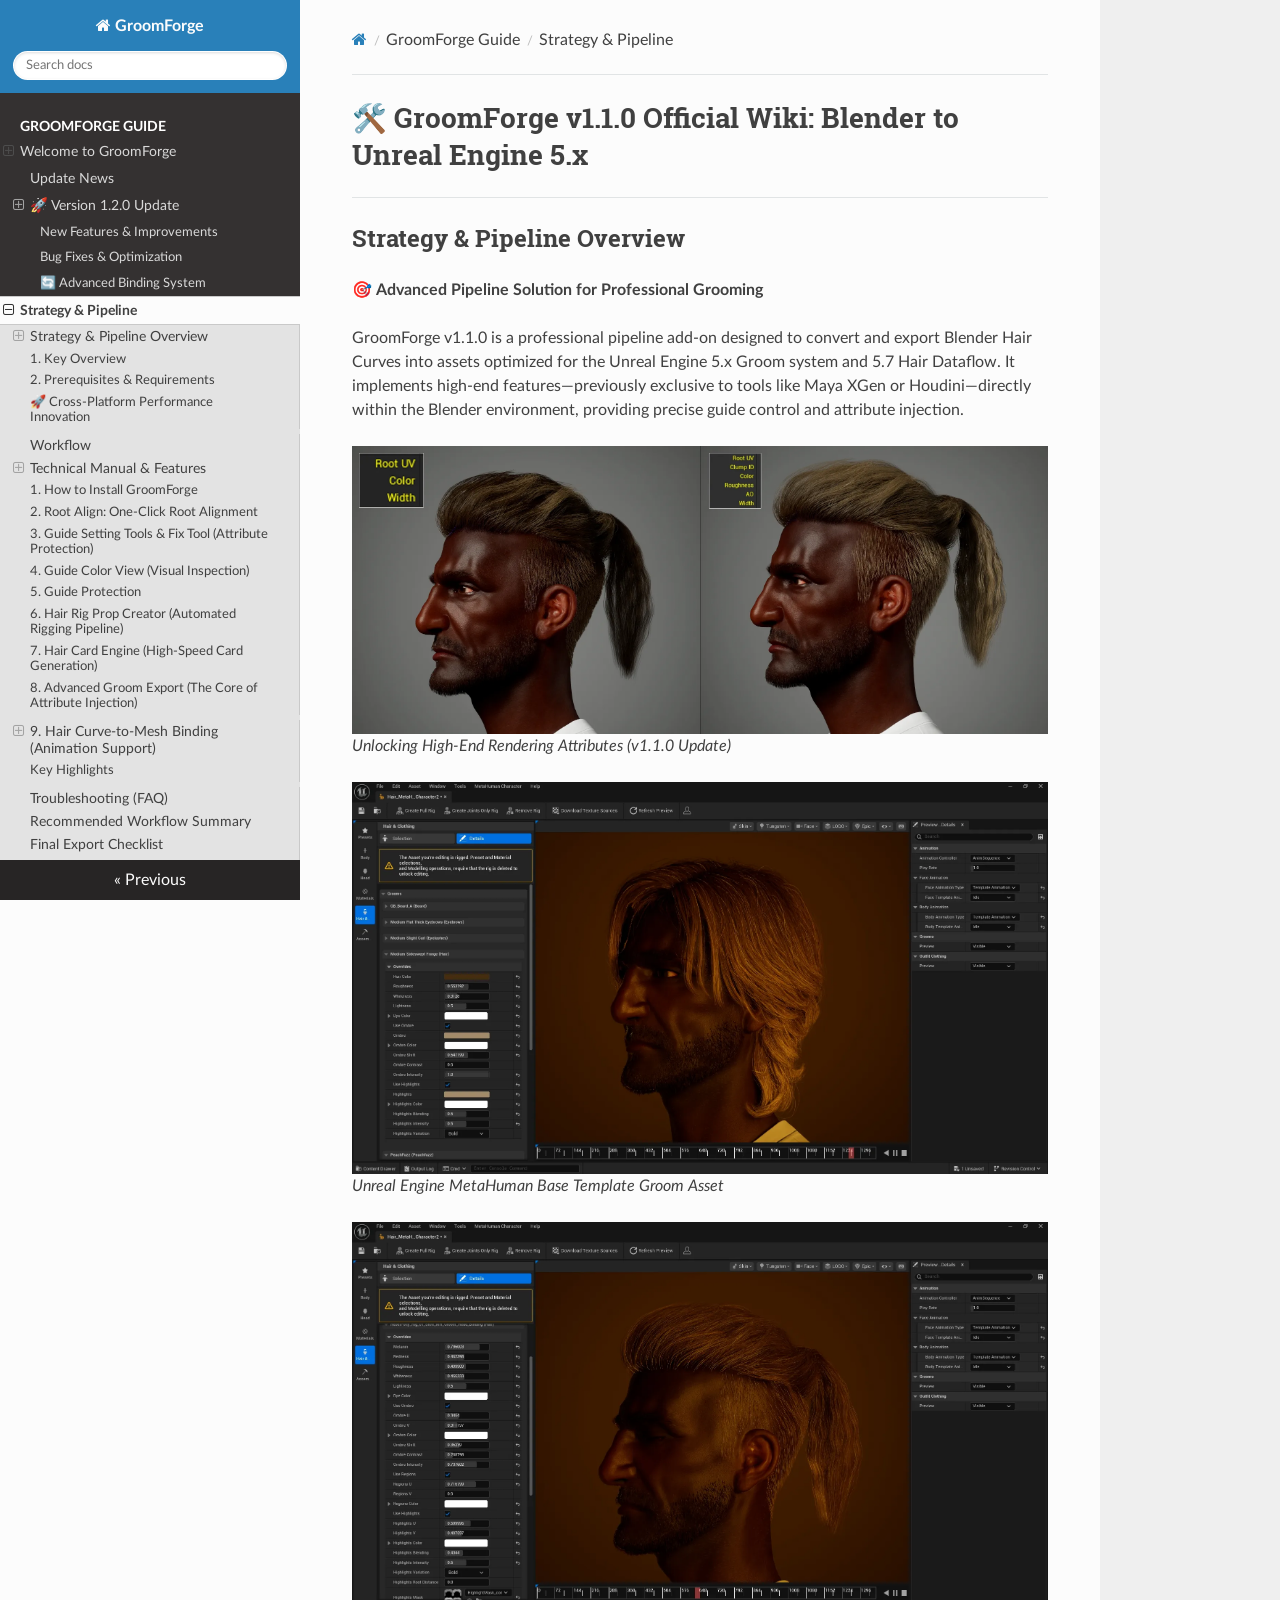
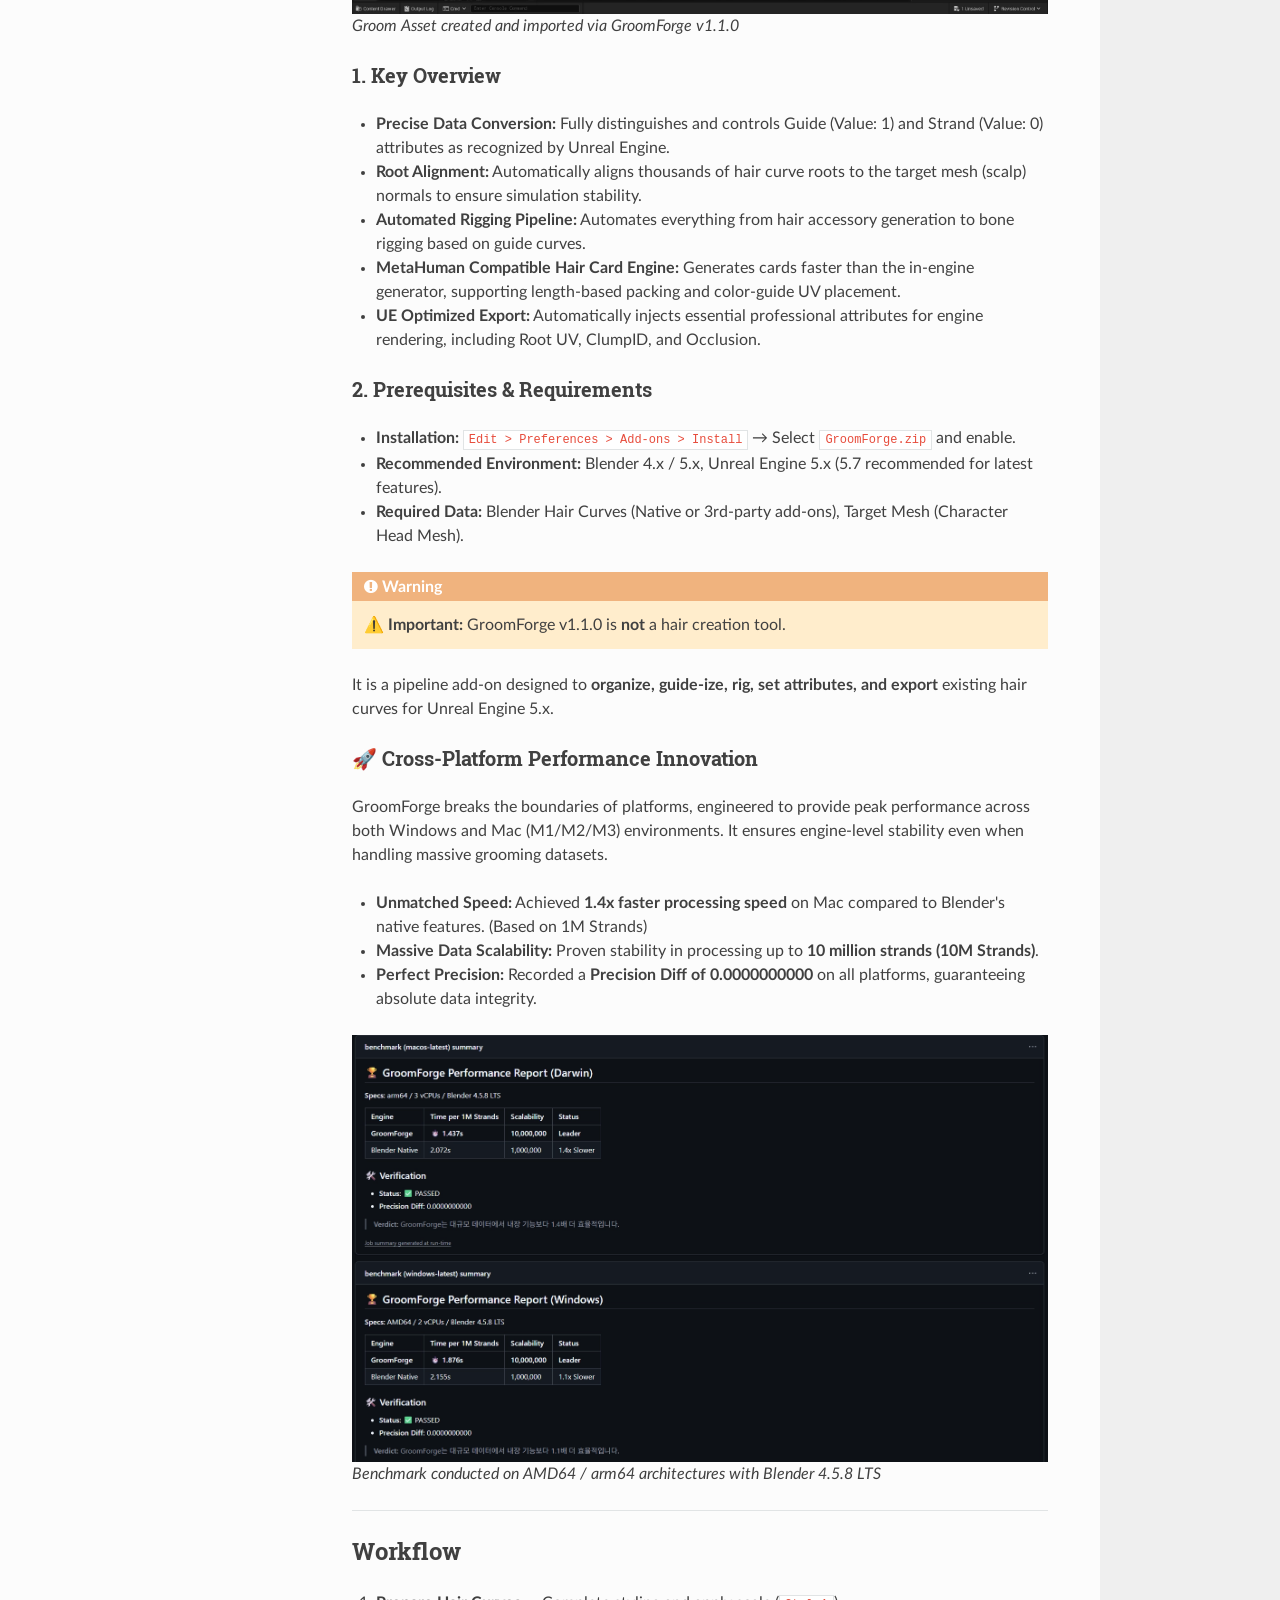
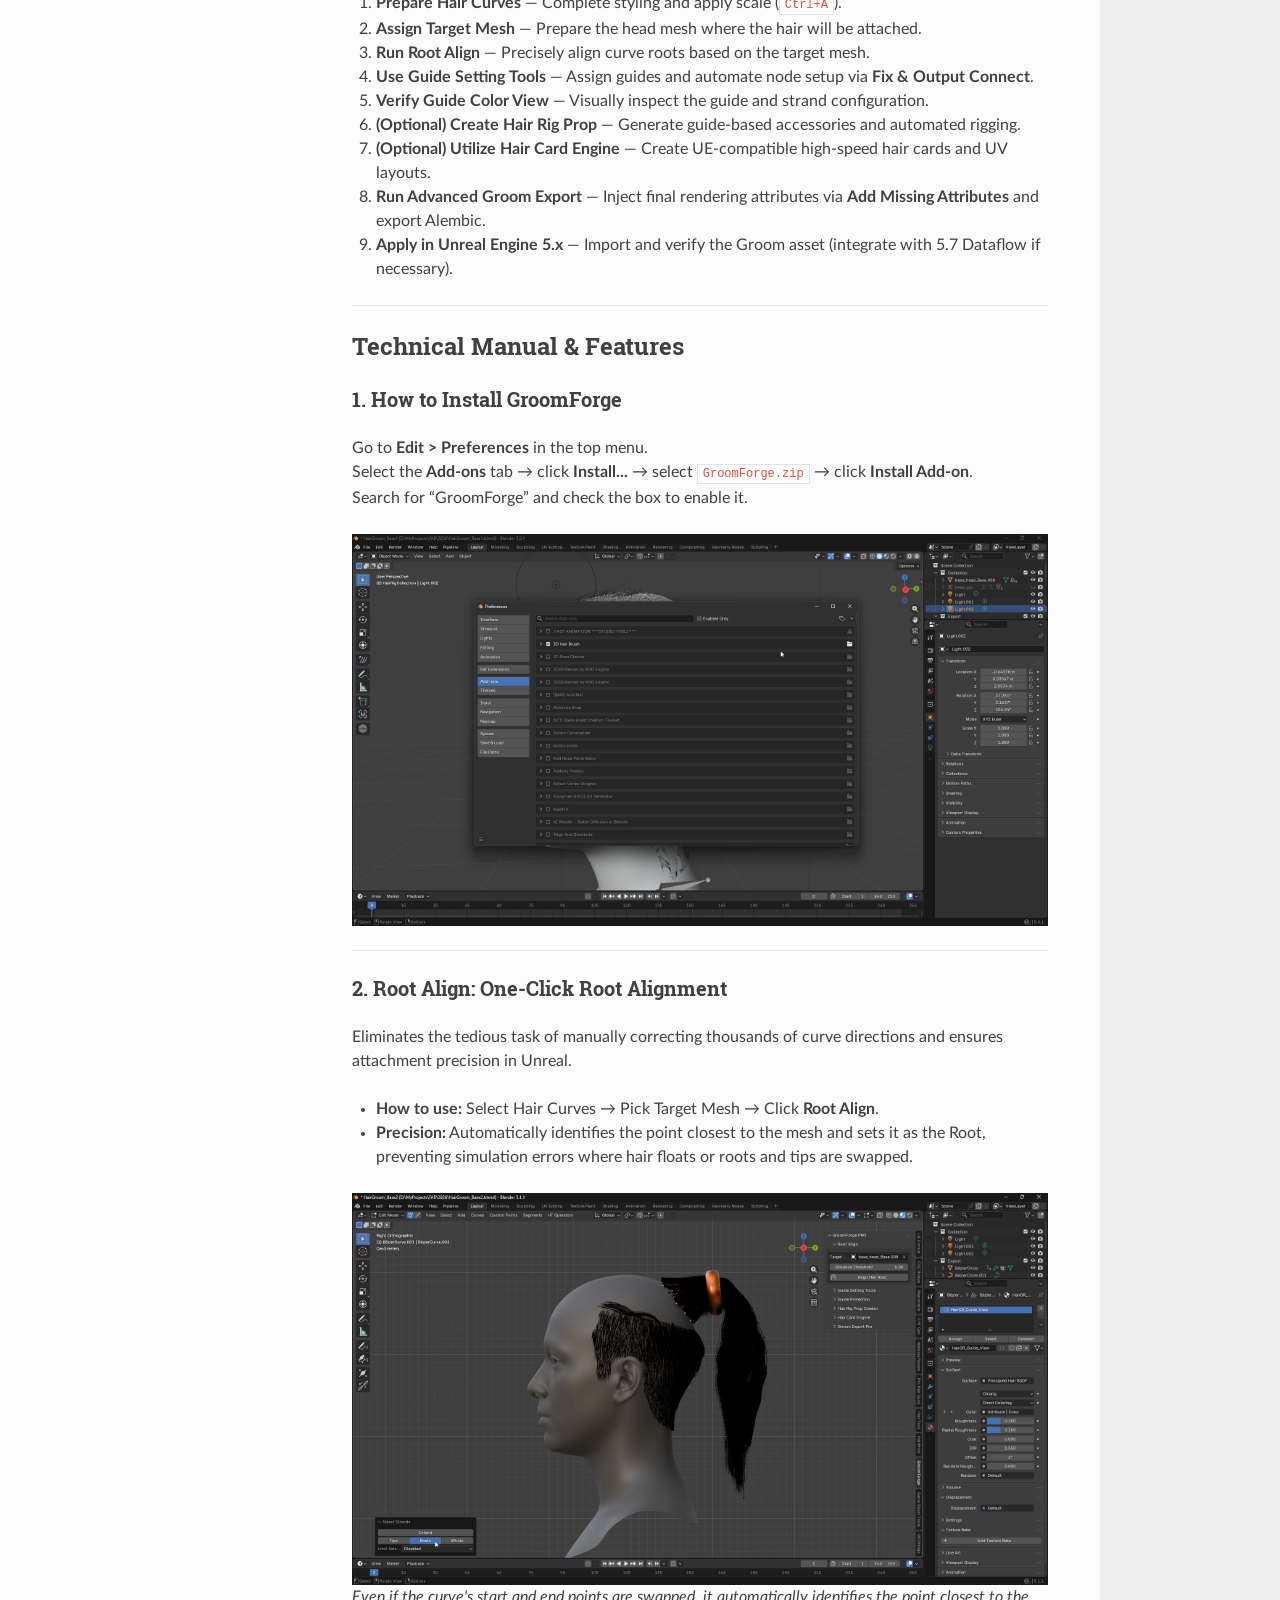
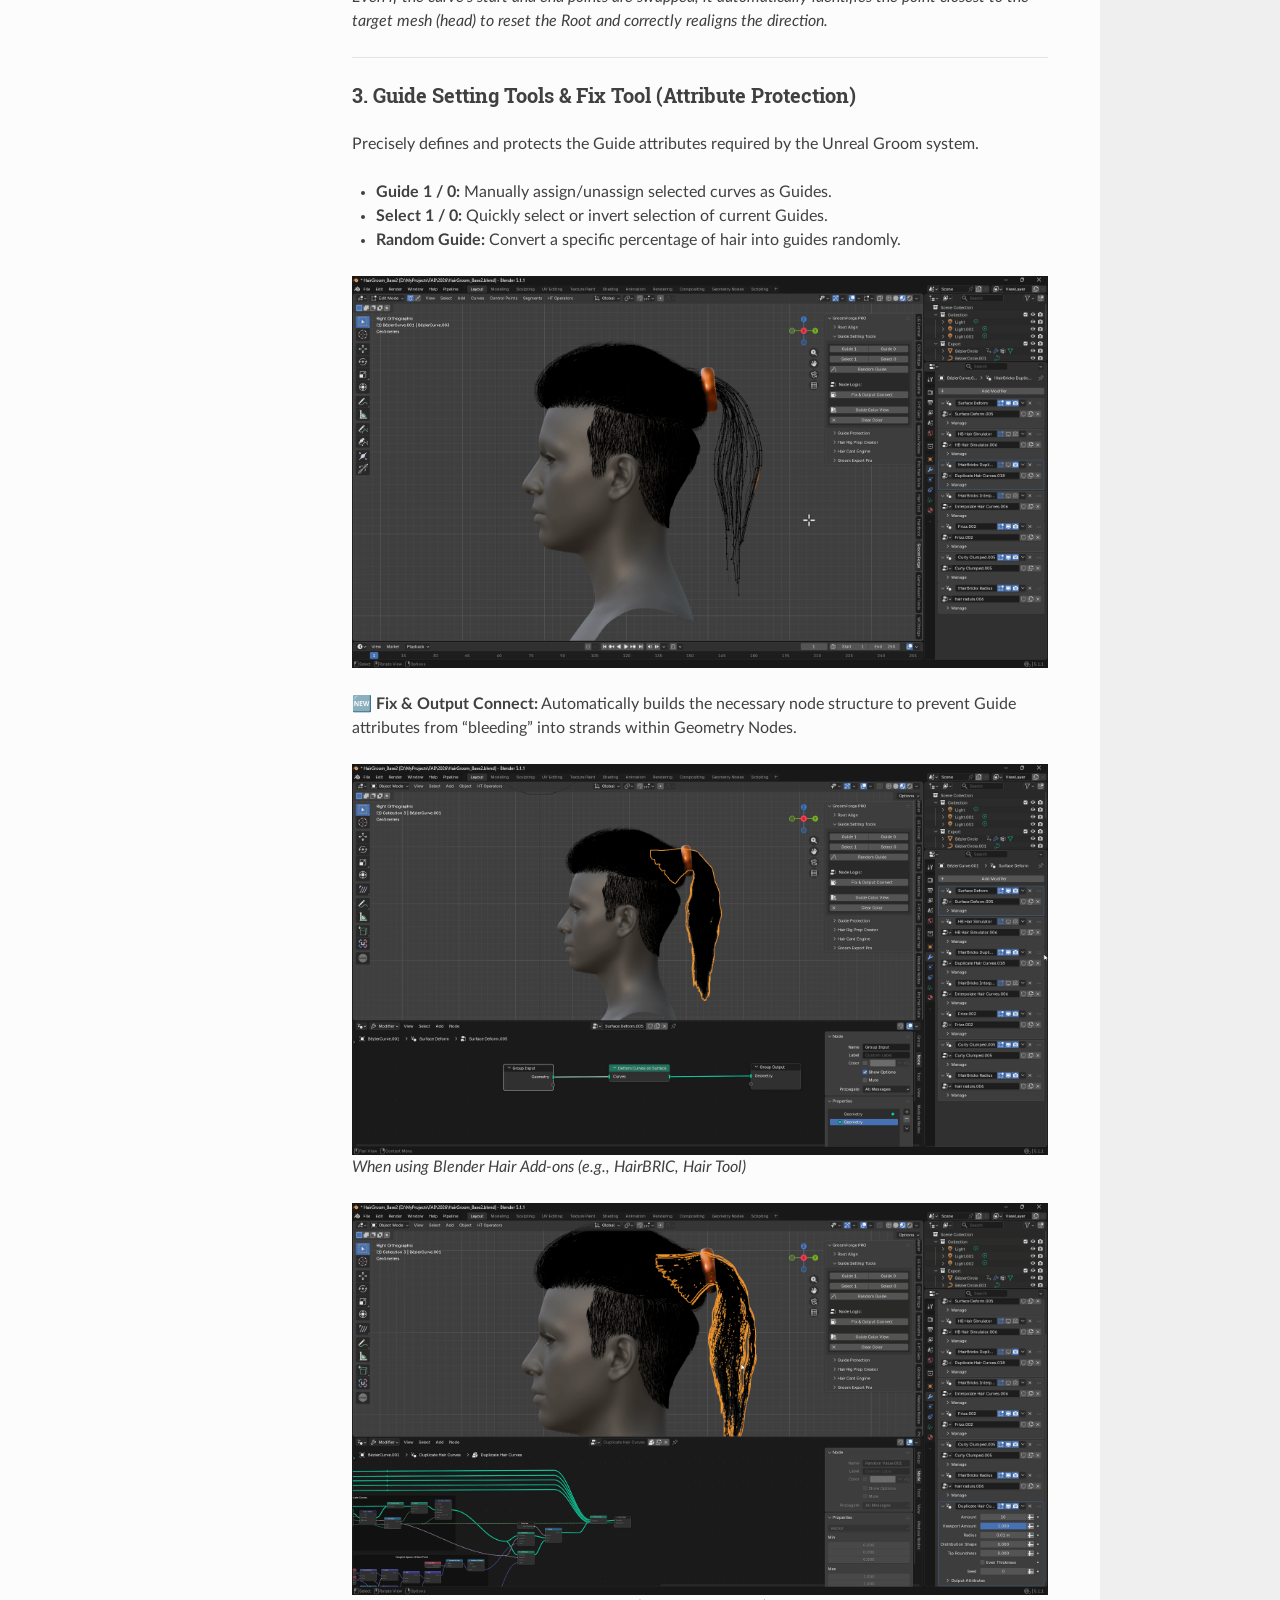
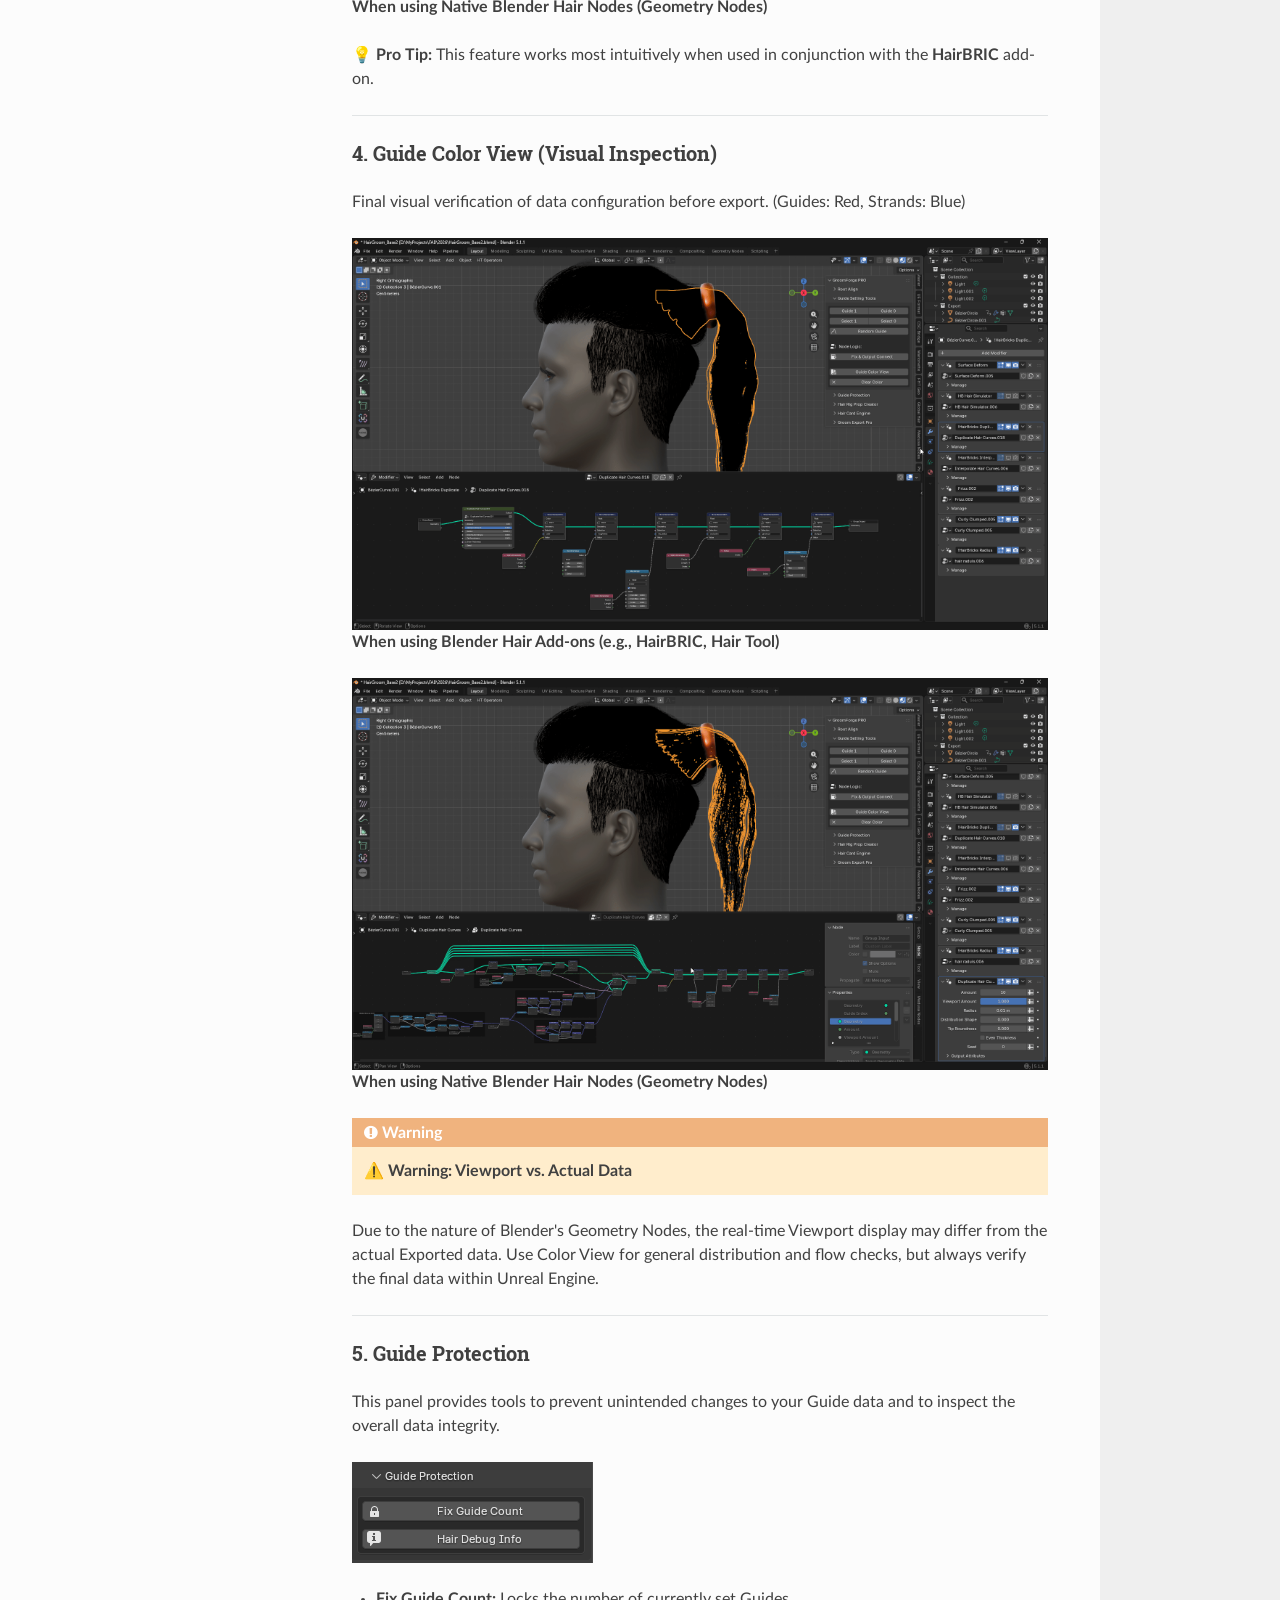
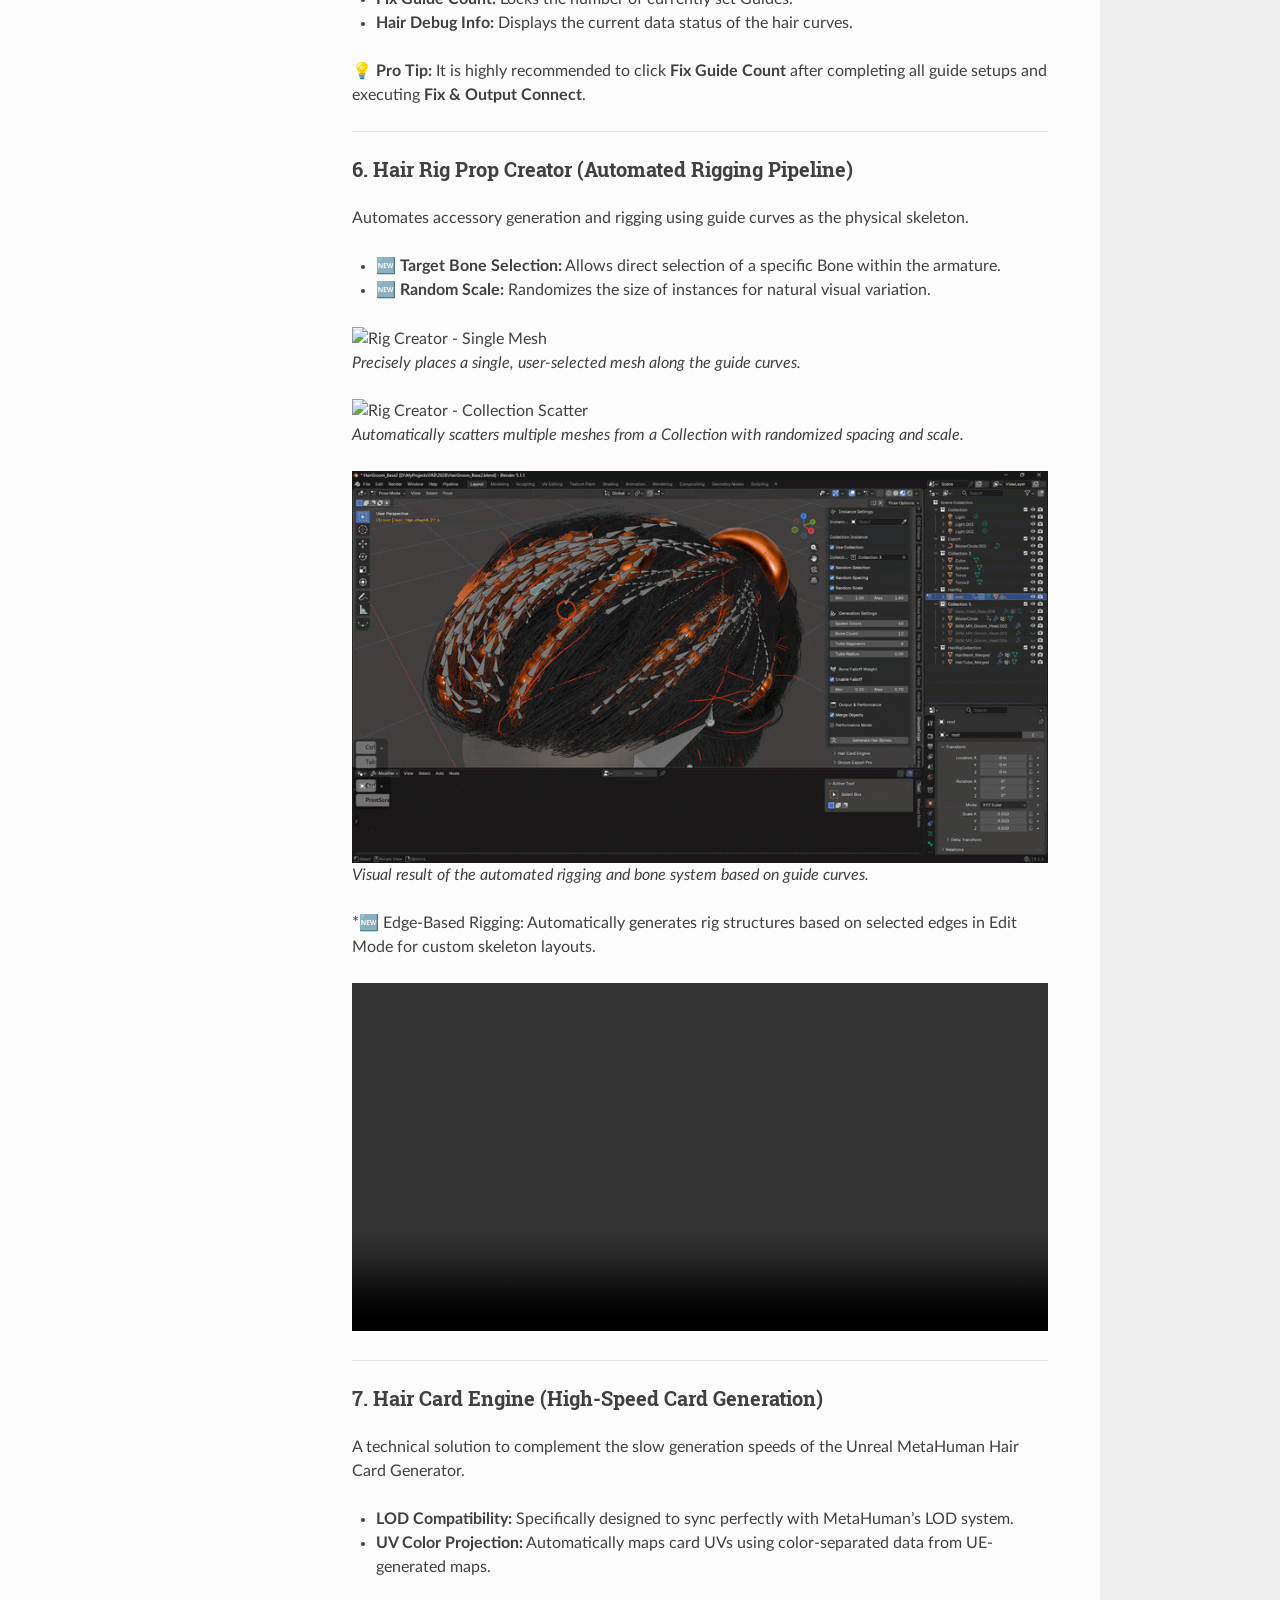
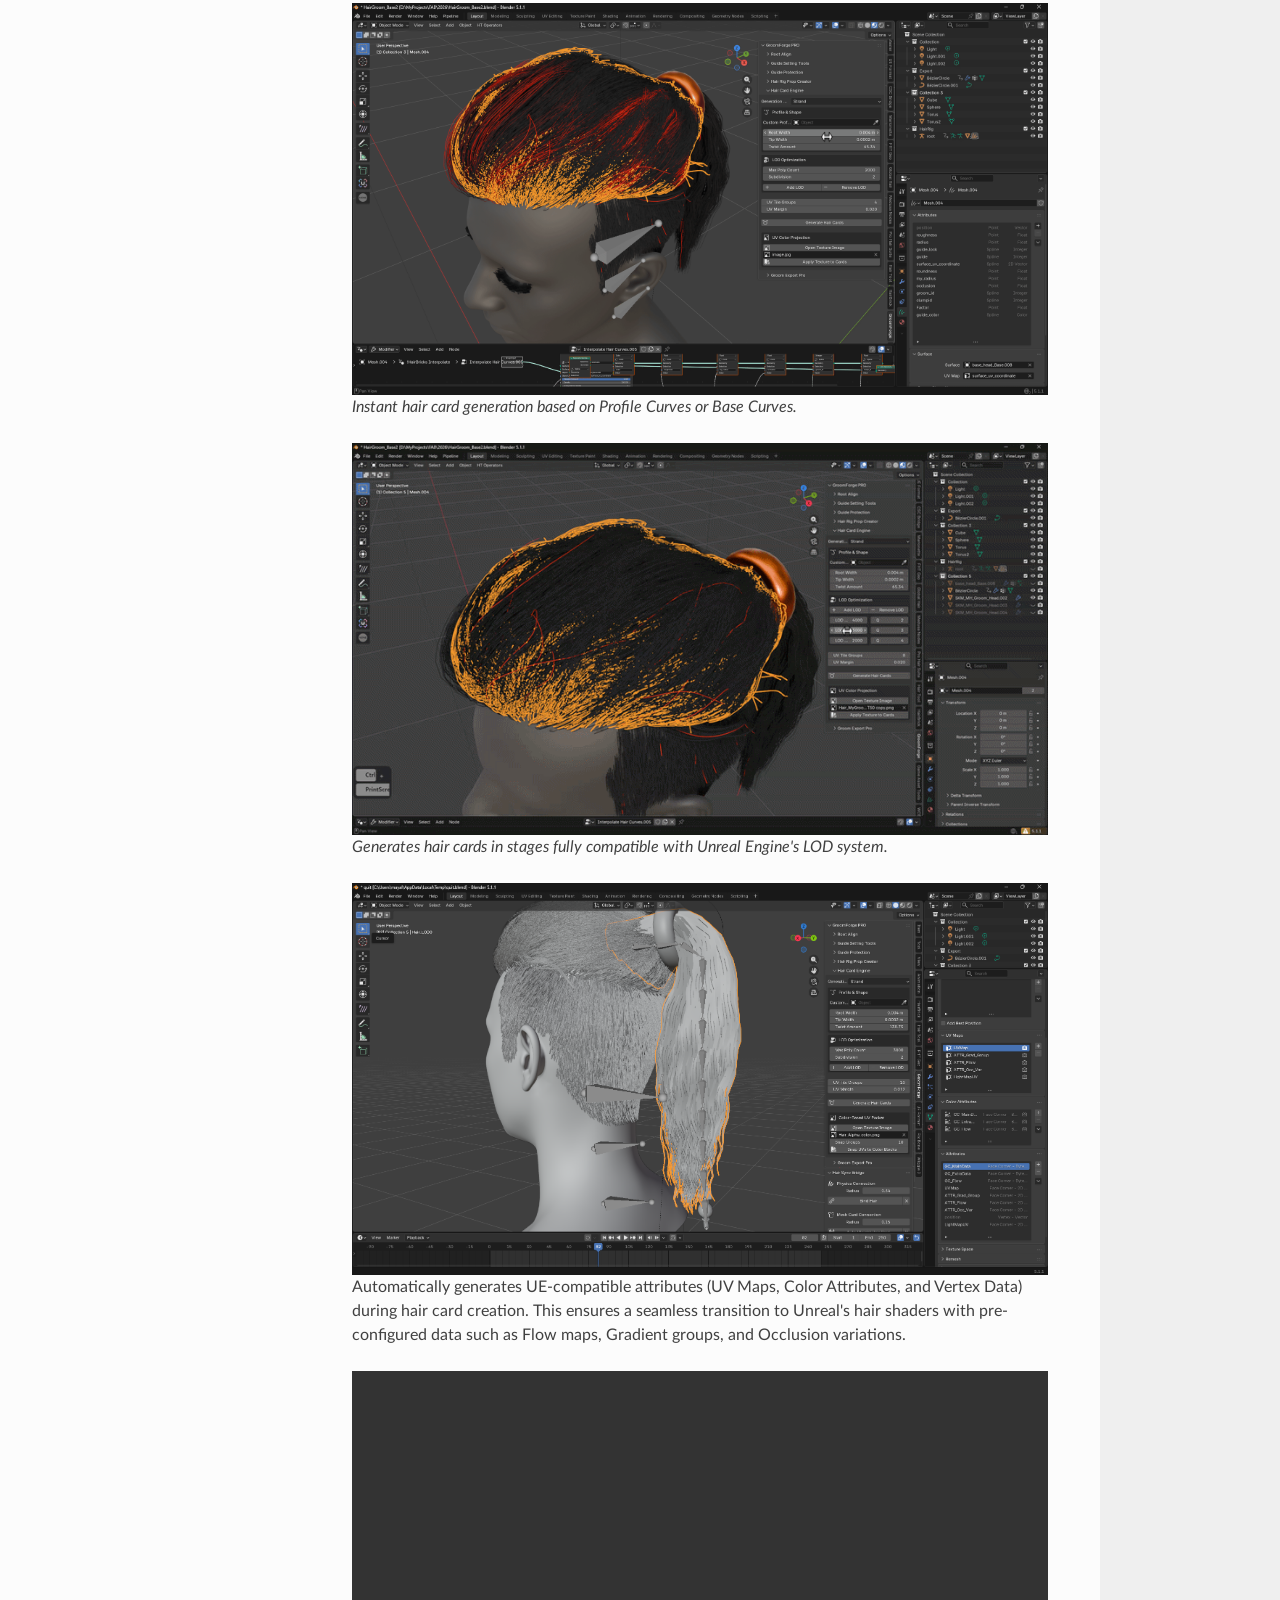
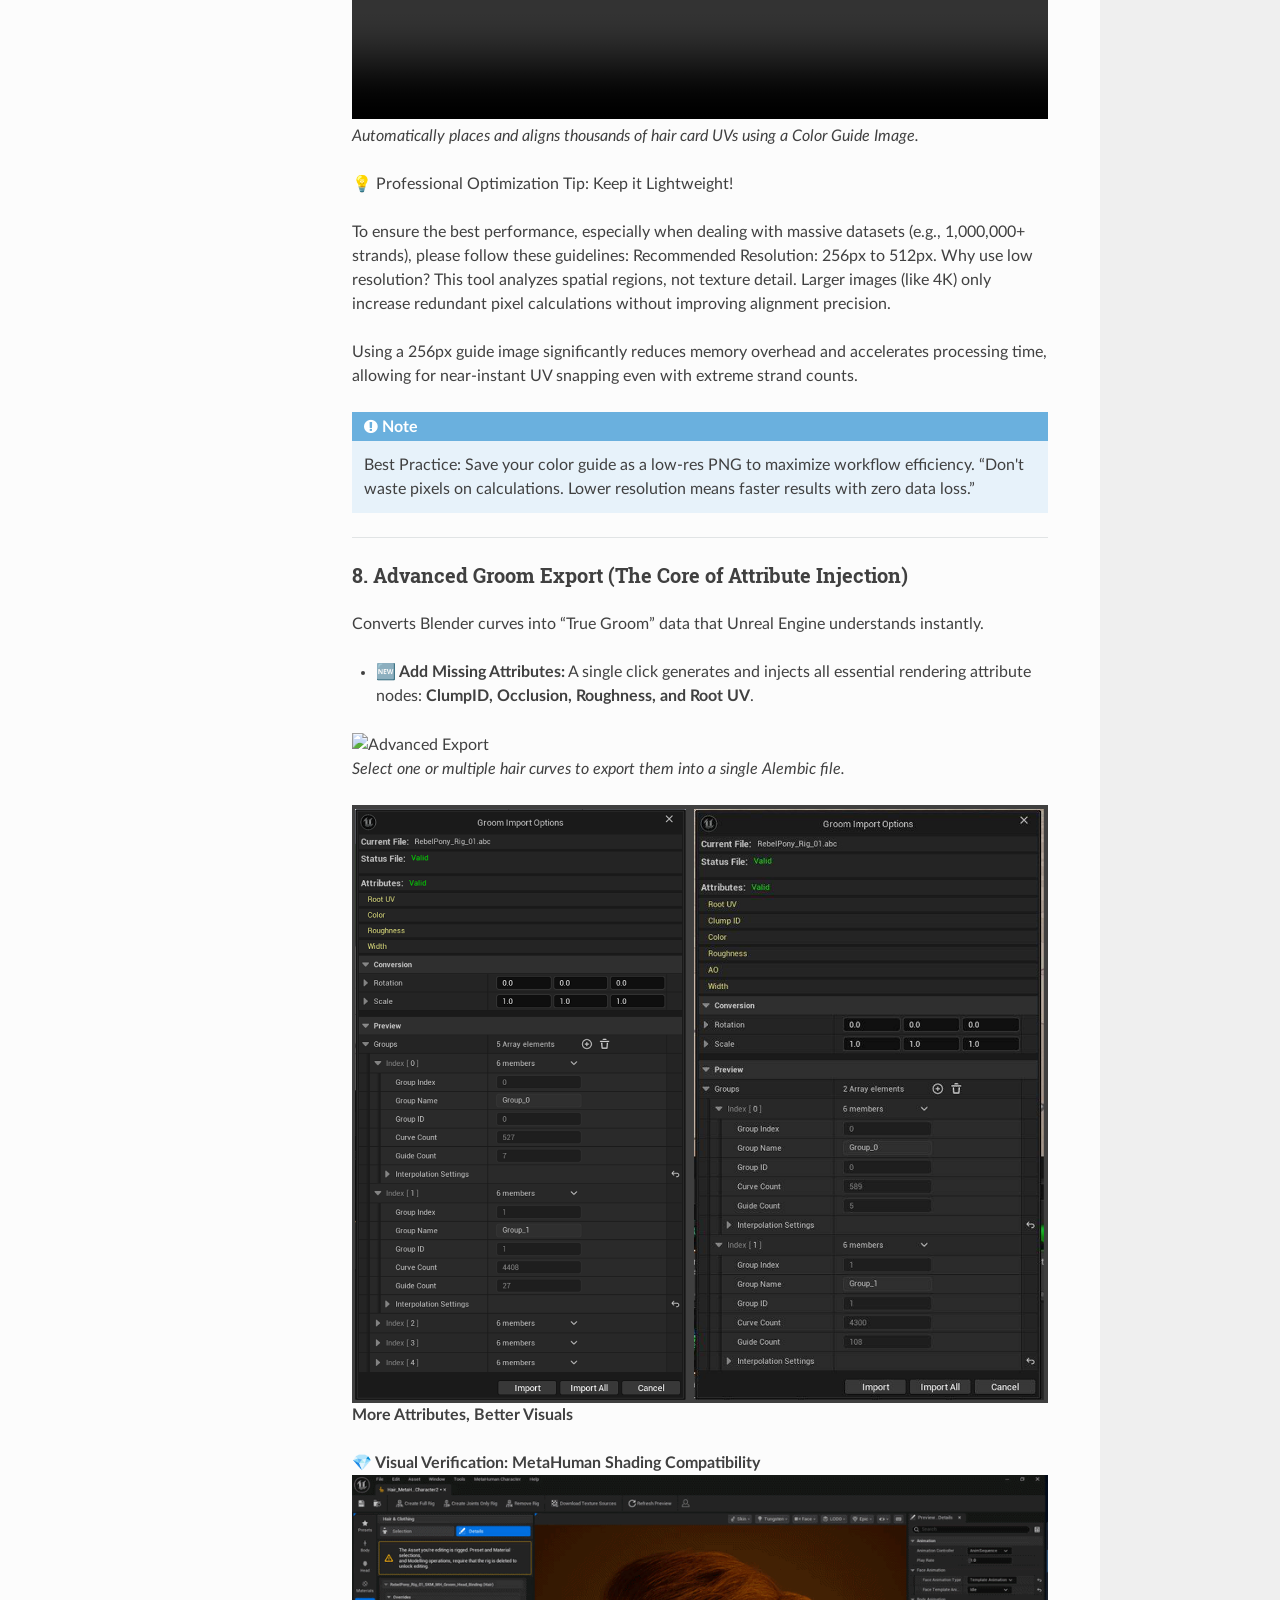
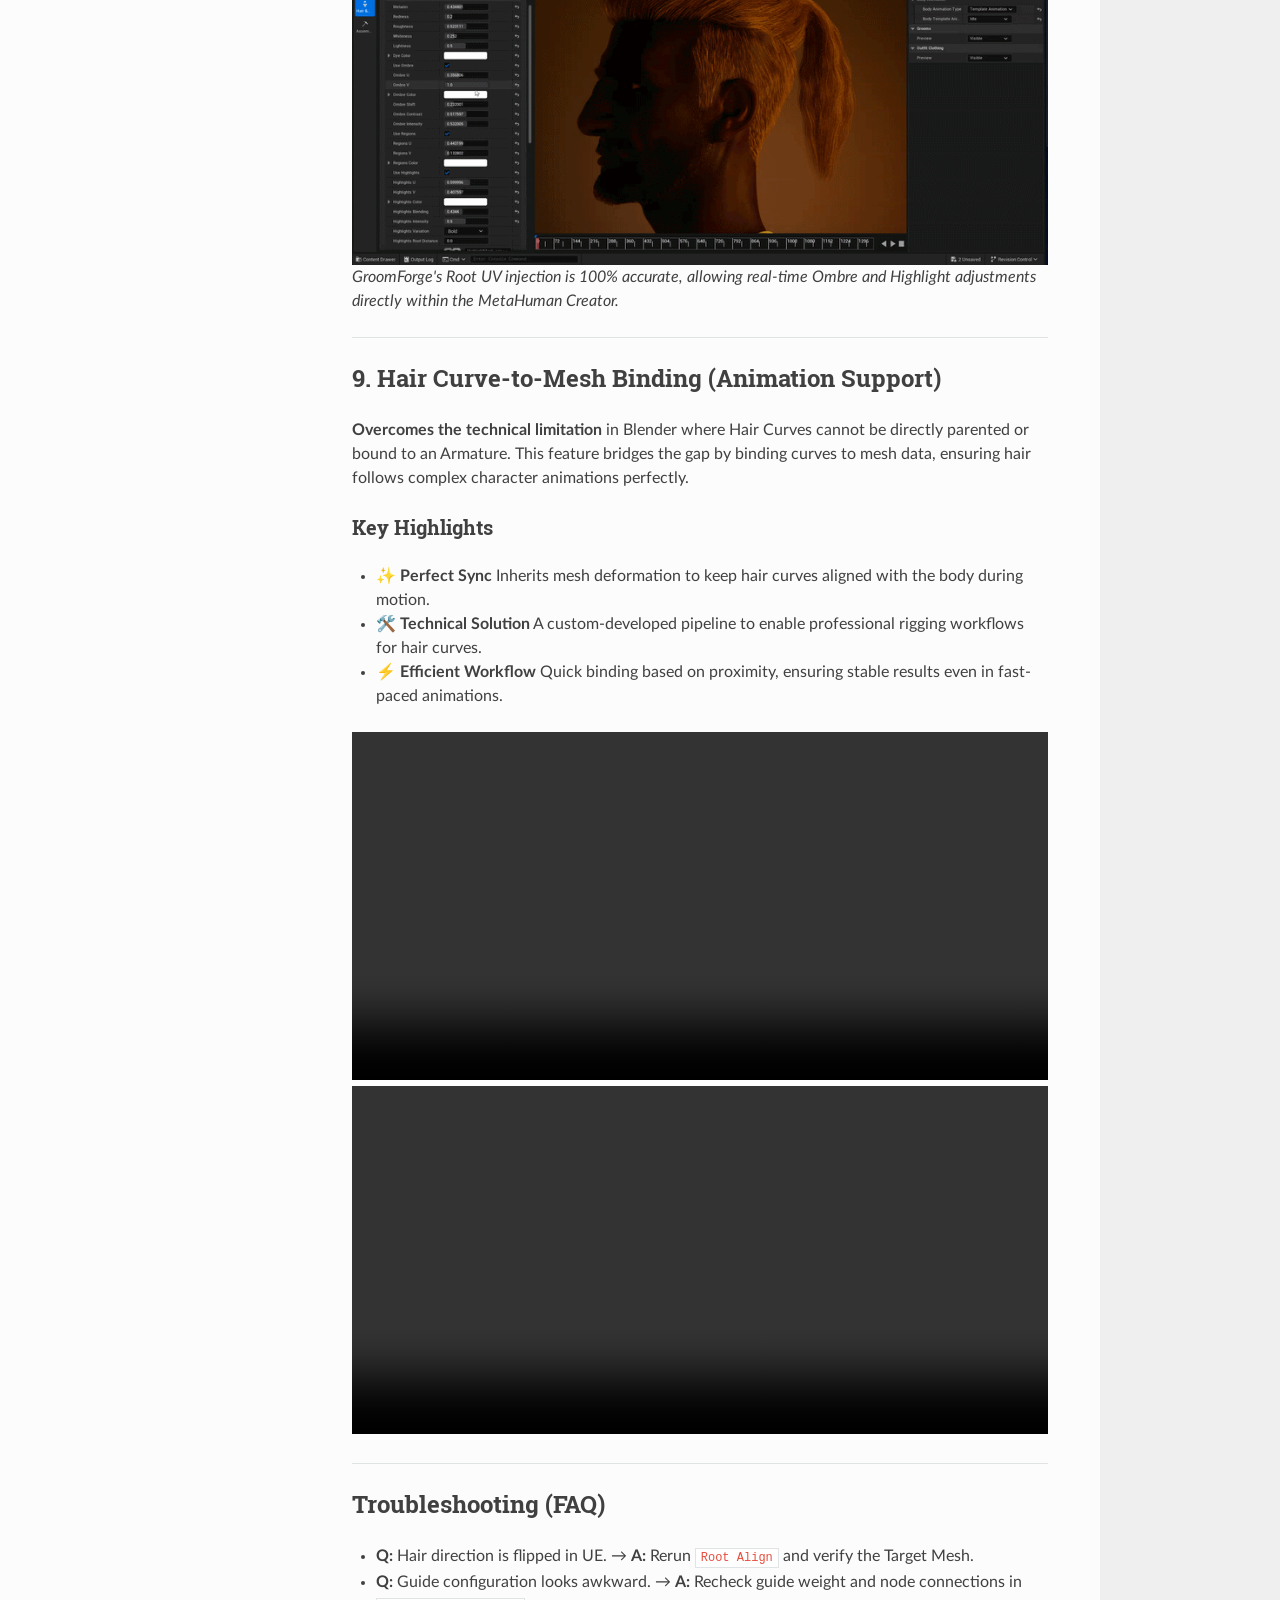
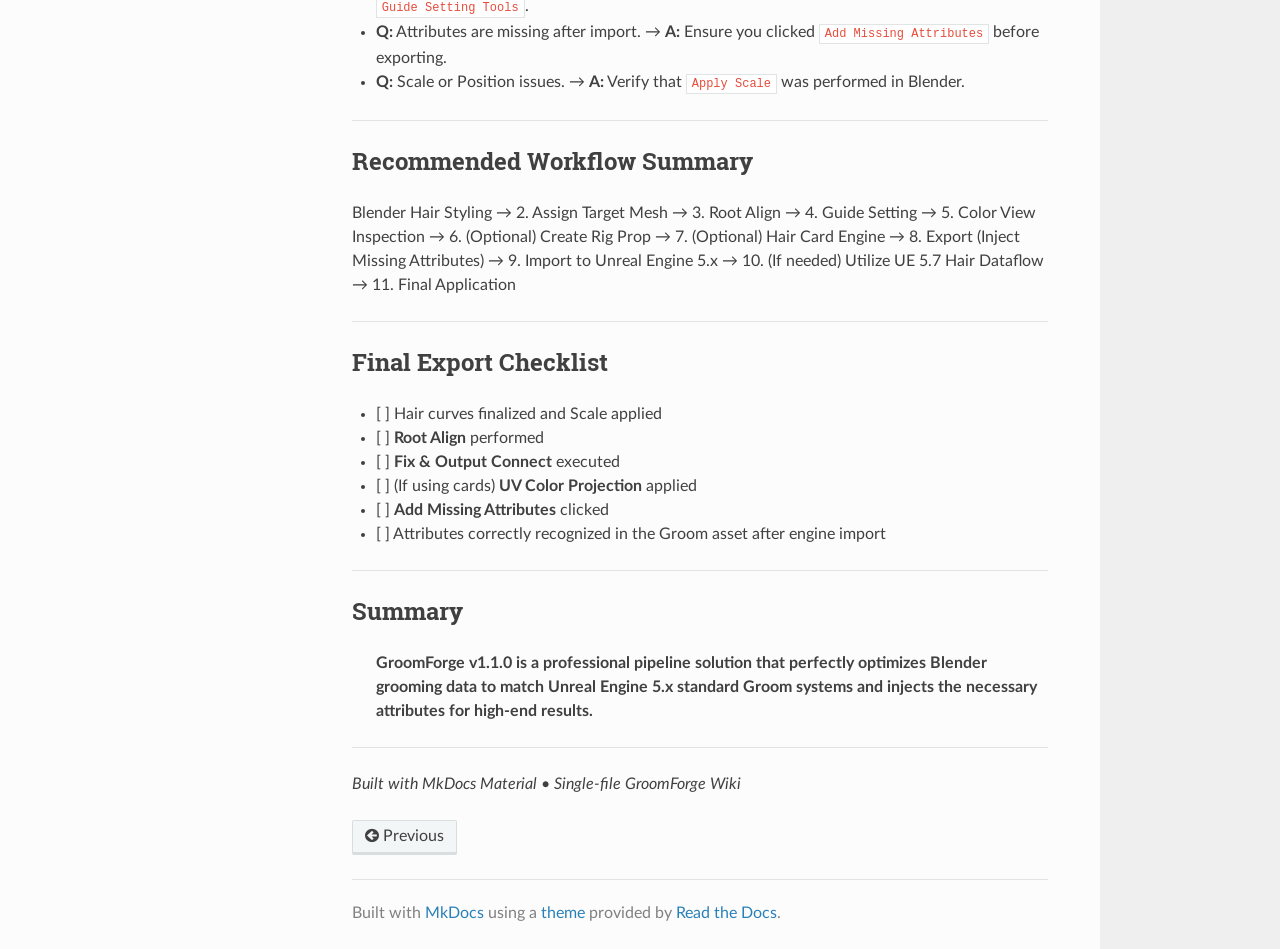
==== groomforge/index.html @ 453aa4e9 "Deployed b81308f with MkDocs version: 1.6.1" ====
<!DOCTYPE html>
<html class="writer-html5" lang="en" >
<head>
    <meta charset="utf-8" />
    <meta http-equiv="X-UA-Compatible" content="IE=edge" />
    <meta name="viewport" content="width=device-width, initial-scale=1.0" /><meta name="author" content="chamiseul" /><link rel="canonical" href="http://127.0.0/groomforge/" />
      <link rel="shortcut icon" href="../img/favicon.ico" />
    <title>Strategy & Pipeline - GroomForge</title>
    <link rel="stylesheet" href="../css/theme.css" />
    <link rel="stylesheet" href="../css/theme_extra.css" />
        <link rel="stylesheet" href="https://cdnjs.cloudflare.com/ajax/libs/highlight.js/11.8.0/styles/github.min.css" />
        <link href="../custom.css" rel="stylesheet" />
    
      <script>
        // Current page data
        var mkdocs_page_name = "Strategy \u0026 Pipeline";
        var mkdocs_page_input_path = "groomforge.md";
        var mkdocs_page_url = "/groomforge/";
      </script>
    
    <!--[if lt IE 9]>
      <script src="../js/html5shiv.min.js"></script>
    <![endif]-->
      <script src="https://cdnjs.cloudflare.com/ajax/libs/highlight.js/11.8.0/highlight.min.js"></script>
      <script>hljs.highlightAll();</script> 
</head>

<body class="wy-body-for-nav" role="document">

  <div class="wy-grid-for-nav">
    <nav data-toggle="wy-nav-shift" class="wy-nav-side stickynav">
    <div class="wy-side-scroll">
      <div class="wy-side-nav-search">
          <a href=".." class="icon icon-home"> GroomForge
        </a><div role="search">
  <form id ="rtd-search-form" class="wy-form" action="../search.html" method="get">
      <input type="text" name="q" placeholder="Search docs" aria-label="Search docs" title="Type search term here" />
  </form>
</div>
      </div>

      <div class="wy-menu wy-menu-vertical" data-spy="affix" role="navigation" aria-label="Navigation menu">
              <p class="caption"><span class="caption-text">GroomForge Guide</span></p>
              <ul class="current">
                  <li class="toctree-l1"><a class="reference internal" href="..">Welcome to GroomForge</a>
    <ul>
    <li class="toctree-l2"><a class="reference internal" href="..#update-news">Update News</a>
    </li>
    <li class="toctree-l2"><a class="reference internal" href="..#version-120-update">🚀 Version 1.2.0 Update</a>
        <ul>
    <li class="toctree-l3"><a class="reference internal" href="..#new-features-improvements">New Features &amp; Improvements</a>
    </li>
    <li class="toctree-l3"><a class="reference internal" href="..#bug-fixes-optimization">Bug Fixes &amp; Optimization</a>
    </li>
    <li class="toctree-l3"><a class="reference internal" href="..#advanced-binding-system">🔄 Advanced Binding System</a>
    </li>
        </ul>
    </li>
    </ul>
                  </li>
                  <li class="toctree-l1 current"><a class="reference internal current" href="#">Strategy & Pipeline</a>
    <ul class="current">
    <li class="toctree-l2"><a class="reference internal" href="#strategy-pipeline-overview">Strategy &amp; Pipeline Overview</a>
        <ul>
    <li class="toctree-l3"><a class="reference internal" href="#1-key-overview">1. Key Overview</a>
    </li>
    <li class="toctree-l3"><a class="reference internal" href="#2-prerequisites-requirements">2. Prerequisites &amp; Requirements</a>
    </li>
    <li class="toctree-l3"><a class="reference internal" href="#cross-platform-performance-innovation">🚀 Cross-Platform Performance Innovation</a>
    </li>
        </ul>
    </li>
    <li class="toctree-l2"><a class="reference internal" href="#workflow">Workflow</a>
    </li>
    <li class="toctree-l2"><a class="reference internal" href="#technical-manual-features">Technical Manual &amp; Features</a>
        <ul>
    <li class="toctree-l3"><a class="reference internal" href="#1-how-to-install-groomforge">1. How to Install GroomForge</a>
    </li>
    <li class="toctree-l3"><a class="reference internal" href="#2-root-align-one-click-root-alignment">2. Root Align: One-Click Root Alignment</a>
    </li>
    <li class="toctree-l3"><a class="reference internal" href="#3-guide-setting-tools-fix-tool-attribute-protection">3. Guide Setting Tools &amp; Fix Tool (Attribute Protection)</a>
    </li>
    <li class="toctree-l3"><a class="reference internal" href="#4-guide-color-view-visual-inspection">4. Guide Color View (Visual Inspection)</a>
    </li>
    <li class="toctree-l3"><a class="reference internal" href="#5-guide-protection">5. Guide Protection</a>
    </li>
    <li class="toctree-l3"><a class="reference internal" href="#6-hair-rig-prop-creator-automated-rigging-pipeline">6. Hair Rig Prop Creator (Automated Rigging Pipeline)</a>
    </li>
    <li class="toctree-l3"><a class="reference internal" href="#7-hair-card-engine-high-speed-card-generation">7. Hair Card Engine (High-Speed Card Generation)</a>
    </li>
    <li class="toctree-l3"><a class="reference internal" href="#8-advanced-groom-export-the-core-of-attribute-injection">8. Advanced Groom Export (The Core of Attribute Injection)</a>
    </li>
        </ul>
    </li>
    <li class="toctree-l2"><a class="reference internal" href="#9-hair-curve-to-mesh-binding-animation-support">9. Hair Curve-to-Mesh Binding (Animation Support)</a>
        <ul>
    <li class="toctree-l3"><a class="reference internal" href="#key-highlights">Key Highlights</a>
    </li>
        </ul>
    </li>
    <li class="toctree-l2"><a class="reference internal" href="#troubleshooting-faq">Troubleshooting (FAQ)</a>
    </li>
    <li class="toctree-l2"><a class="reference internal" href="#recommended-workflow-summary">Recommended Workflow Summary</a>
    </li>
    <li class="toctree-l2"><a class="reference internal" href="#final-export-checklist">Final Export Checklist</a>
    </li>
    <li class="toctree-l2"><a class="reference internal" href="#summary">Summary</a>
    </li>
    </ul>
                  </li>
              </ul>
      </div>
    </div>
    </nav>

    <section data-toggle="wy-nav-shift" class="wy-nav-content-wrap">
      <nav class="wy-nav-top" role="navigation" aria-label="Mobile navigation menu">
          <i data-toggle="wy-nav-top" class="fa fa-bars"></i>
          <a href="..">GroomForge</a>
        
      </nav>
      <div class="wy-nav-content">
        <div class="rst-content"><div role="navigation" aria-label="breadcrumbs navigation">
  <ul class="wy-breadcrumbs">
    <li><a href=".." class="icon icon-home" aria-label="Docs"></a></li>
          <li class="breadcrumb-item">GroomForge Guide</li>
      <li class="breadcrumb-item active">Strategy & Pipeline</li>
    <li class="wy-breadcrumbs-aside">
    </li>
  </ul>
  <hr/>
</div>
          <div role="main" class="document" itemscope="itemscope" itemtype="http://schema.org/Article">
            <div class="section" itemprop="articleBody">
              
                <!-- !!! note (파란색/정보)!!! tip (초록색/팁)!!! warning (주황색/경고)!!! failure (빨간색/에러)!!! bug (분홍색/버그) 
반드시 문구는 스페이스바 4칸 -->

<h1 id="groomforge-v110-official-wiki-blender-to-unreal-engine-5x">🛠️ GroomForge v1.1.0 Official Wiki: Blender to Unreal Engine 5.x</h1>
<hr />
<h2 id="strategy-pipeline-overview">Strategy &amp; Pipeline Overview</h2>
<p>🎯 <strong>Advanced Pipeline Solution for Professional Grooming</strong></p>
<p>GroomForge v1.1.0 is a professional pipeline add-on designed to convert and export Blender Hair Curves into assets optimized for the Unreal Engine 5.x Groom system and 5.7 Hair Dataflow. It implements high-end features—previously exclusive to tools like Maya XGen or Houdini—directly within the Blender environment, providing precise guide control and attribute injection.</p>
<p><img alt="Unlocking High-End Rendering Attributes (v1.1.0 Update)" src="../assets/image.png" /><br />
<em>Unlocking High-End Rendering Attributes (v1.1.0 Update)</em></p>
<p><img alt="Unreal Engine MetaHuman Base Template Groom Asset" src="../assets/image%201.png" /><br />
<em>Unreal Engine MetaHuman Base Template Groom Asset</em></p>
<p><img alt="Groom Asset created and imported via GroomForge v1.1.0" src="../assets/image%202.png" /><br />
<em>Groom Asset created and imported via GroomForge v1.1.0</em></p>
<h3 id="1-key-overview">1. Key Overview</h3>
<ul>
<li><strong>Precise Data Conversion:</strong> Fully distinguishes and controls Guide (Value: 1) and Strand (Value: 0) attributes as recognized by Unreal Engine.</li>
<li><strong>Root Alignment:</strong> Automatically aligns thousands of hair curve roots to the target mesh (scalp) normals to ensure simulation stability.</li>
<li><strong>Automated Rigging Pipeline:</strong> Automates everything from hair accessory generation to bone rigging based on guide curves.</li>
<li><strong>MetaHuman Compatible Hair Card Engine:</strong> Generates cards faster than the in-engine generator, supporting length-based packing and color-guide UV placement.</li>
<li><strong>UE Optimized Export:</strong> Automatically injects essential professional attributes for engine rendering, including Root UV, ClumpID, and Occlusion.</li>
</ul>
<h3 id="2-prerequisites-requirements">2. Prerequisites &amp; Requirements</h3>
<ul>
<li><strong>Installation:</strong> <code>Edit &gt; Preferences &gt; Add-ons &gt; Install</code> → Select <code>GroomForge.zip</code> and enable.</li>
<li><strong>Recommended Environment:</strong> Blender 4.x / 5.x, Unreal Engine 5.x (5.7 recommended for latest features).</li>
<li><strong>Required Data:</strong> Blender Hair Curves (Native or 3rd-party add-ons), Target Mesh (Character Head Mesh).</li>
</ul>
<div class="admonition warning">
<p class="admonition-title">Warning</p>
<p>⚠️ <strong>Important:</strong> GroomForge v1.1.0 is <strong>not</strong> a hair creation tool.  </p>
</div>
<p>It is a pipeline add-on designed to <strong>organize, guide-ize, rig, set attributes, and export</strong> existing hair curves for Unreal Engine 5.x.</p>
<h3 id="cross-platform-performance-innovation">🚀 Cross-Platform Performance Innovation</h3>
<p>GroomForge breaks the boundaries of platforms, engineered to provide peak performance across both Windows and Mac (M1/M2/M3) environments. It ensures engine-level stability even when handling massive grooming datasets.</p>
<ul>
<li><strong>Unmatched Speed:</strong> Achieved <strong>1.4x faster processing speed</strong> on Mac compared to Blender's native features. (Based on 1M Strands)</li>
<li><strong>Massive Data Scalability:</strong> Proven stability in processing up to <strong>10 million strands (10M Strands)</strong>.</li>
<li><strong>Perfect Precision:</strong> Recorded a <strong>Precision Diff of 0.0000000000</strong> on all platforms, guaranteeing absolute data integrity.</li>
</ul>
<p><img alt="Benchmark conducted on AMD64 / arm64 architectures with Blender 4.5.8 LTS" src="../assets/image%203.png" /><br />
<em>Benchmark conducted on AMD64 / arm64 architectures with Blender 4.5.8 LTS</em></p>
<hr />
<h2 id="workflow">Workflow</h2>
<ol>
<li><strong>Prepare Hair Curves</strong> — Complete styling and apply scale (<code>Ctrl+A</code>).</li>
<li><strong>Assign Target Mesh</strong> — Prepare the head mesh where the hair will be attached.</li>
<li><strong>Run Root Align</strong> — Precisely align curve roots based on the target mesh.</li>
<li><strong>Use Guide Setting Tools</strong> — Assign guides and automate node setup via <strong>Fix &amp; Output Connect</strong>.</li>
<li><strong>Verify Guide Color View</strong> — Visually inspect the guide and strand configuration.</li>
<li><strong>(Optional) Create Hair Rig Prop</strong> — Generate guide-based accessories and automated rigging.</li>
<li><strong>(Optional) Utilize Hair Card Engine</strong> — Create UE-compatible high-speed hair cards and UV layouts.</li>
<li><strong>Run Advanced Groom Export</strong> — Inject final rendering attributes via <strong>Add Missing Attributes</strong> and export Alembic.</li>
<li><strong>Apply in Unreal Engine 5.x</strong> — Import and verify the Groom asset (integrate with 5.7 Dataflow if necessary).</li>
</ol>
<hr />
<h2 id="technical-manual-features">Technical Manual &amp; Features</h2>
<h3 id="1-how-to-install-groomforge">1. How to Install GroomForge</h3>
<p>Go to <strong>Edit &gt; Preferences</strong> in the top menu.<br />
Select the <strong>Add-ons</strong> tab → click <strong>Install...</strong> → select <code>GroomForge.zip</code> → click <strong>Install Add-on</strong>.<br />
Search for “GroomForge” and check the box to enable it.</p>
<p><img alt="Install" src="../assets/Install.gif" /></p>
<hr />
<h3 id="2-root-align-one-click-root-alignment">2. Root Align: One-Click Root Alignment</h3>
<p>Eliminates the tedious task of manually correcting thousands of curve directions and ensures attachment precision in Unreal.</p>
<ul>
<li><strong>How to use:</strong> Select Hair Curves → Pick Target Mesh → Click <strong>Root Align</strong>.</li>
<li><strong>Precision:</strong> Automatically identifies the point closest to the mesh and sets it as the Root, preventing simulation errors where hair floats or roots and tips are swapped.</li>
</ul>
<p><img alt="Root Align" src="../assets/blender_KqxPpDRfo2.gif" /><br />
<em>Even if the curve's start and end points are swapped, it automatically identifies the point closest to the target mesh (head) to reset the Root and correctly realigns the direction.</em></p>
<hr />
<h3 id="3-guide-setting-tools-fix-tool-attribute-protection">3. Guide Setting Tools &amp; Fix Tool (Attribute Protection)</h3>
<p>Precisely defines and protects the Guide attributes required by the Unreal Groom system.</p>
<ul>
<li><strong>Guide 1 / 0:</strong> Manually assign/unassign selected curves as Guides.</li>
<li><strong>Select 1 / 0:</strong> Quickly select or invert selection of current Guides.</li>
<li><strong>Random Guide:</strong> Convert a specific percentage of hair into guides randomly.</li>
</ul>
<p><img alt="Guide Setting Tools" src="../assets/blender_RPCN1OPj8f.gif" /></p>
<p><strong>🆕 Fix &amp; Output Connect:</strong> Automatically builds the necessary node structure to prevent Guide attributes from “bleeding” into strands within Geometry Nodes.</p>
<p><img alt="Fix with Add-ons" src="../assets/blender_09rVWBzNOp.gif" /><br />
<em>When using Blender Hair Add-ons (e.g., HairBRIC, Hair Tool)</em></p>
<p><img alt="Fix with Native Nodes" src="../assets/blender_UA91lgEH3p.gif" /><br />
<strong>When using Native Blender Hair Nodes (Geometry Nodes)</strong></p>
<p><strong>💡 Pro Tip:</strong> This feature works most intuitively when used in conjunction with the <strong>HairBRIC</strong> add-on.</p>
<hr />
<h3 id="4-guide-color-view-visual-inspection">4. Guide Color View (Visual Inspection)</h3>
<p>Final visual verification of data configuration before export. (Guides: Red, Strands: Blue)</p>
<p><img alt="Guide Color View - Add-ons" src="../assets/blender_E8bZe81J2u.gif" /><br />
<strong>When using Blender Hair Add-ons (e.g., HairBRIC, Hair Tool)</strong></p>
<p><img alt="Guide Color View - Native" src="../assets/blender_r25UoaBtZz.gif" /><br />
<strong>When using Native Blender Hair Nodes (Geometry Nodes)</strong></p>
<div class="admonition warning">
<p class="admonition-title">Warning</p>
<p>⚠️ <strong>Warning: Viewport vs. Actual Data</strong>  </p>
</div>
<p>Due to the nature of Blender's Geometry Nodes, the real-time Viewport display may differ from the actual Exported data. Use Color View for general distribution and flow checks, but always verify the final data within Unreal Engine.</p>
<hr />
<h3 id="5-guide-protection">5. Guide Protection</h3>
<p>This panel provides tools to prevent unintended changes to your Guide data and to inspect the overall data integrity.</p>
<p><img alt="Guide Protection Panel" src="../assets/image%204.png" /></p>
<ul>
<li><strong>Fix Guide Count:</strong> Locks the number of currently set Guides.</li>
<li><strong>Hair Debug Info:</strong> Displays the current data status of the hair curves.</li>
</ul>
<p><strong>💡 Pro Tip:</strong> It is highly recommended to click <strong>Fix Guide Count</strong> after completing all guide setups and executing <strong>Fix &amp; Output Connect</strong>.</p>
<hr />
<h3 id="6-hair-rig-prop-creator-automated-rigging-pipeline">6. Hair Rig Prop Creator (Automated Rigging Pipeline)</h3>
<p>Automates accessory generation and rigging using guide curves as the physical skeleton.</p>
<ul>
<li><strong>🆕 Target Bone Selection:</strong> Allows direct selection of a specific Bone within the armature.</li>
<li><strong>🆕 Random Scale:</strong> Randomizes the size of instances for natural visual variation.</li>
</ul>
<p><img alt="Rig Creator - Single Mesh" src="../assets/RigCreator1.gif" /><br />
<em>Precisely places a single, user-selected mesh along the guide curves.</em></p>
<p><img alt="Rig Creator - Collection Scatter" src="../assets/RigCreator2.gif" /><br />
<em>Automatically scatters multiple meshes from a Collection with randomized spacing and scale.</em></p>
<p><img alt="Rig Creator - Final Result" src="../assets/RigCreator31.gif" /><br />
<em>Visual result of the automated rigging and bone system based on guide curves.</em></p>
<p>*🆕 Edge-Based Rigging: Automatically generates rig structures based on selected edges in Edit Mode for custom skeleton layouts.</p>
<video width="100%" controls>
  <source src="../assets/edge_rig.mp4" type="video/mp4">
</video>

<hr />
<h3 id="7-hair-card-engine-high-speed-card-generation">7. Hair Card Engine (High-Speed Card Generation)</h3>
<p>A technical solution to complement the slow generation speeds of the Unreal MetaHuman Hair Card Generator.</p>
<ul>
<li><strong>LOD Compatibility:</strong> Specifically designed to sync perfectly with MetaHuman’s LOD system.</li>
<li><strong>UV Color Projection:</strong> Automatically maps card UVs using color-separated data from UE-generated maps.</li>
</ul>
<p><img alt="Hair Card - Profile Curves" src="../assets/blender_aukuA3DJxk.gif" /><br />
<em>Instant hair card generation based on Profile Curves or Base Curves.</em></p>
<p><img alt="Hair Card - LOD Stages" src="../assets/HairCard2.gif" /><br />
<em>Generates hair cards in stages fully compatible with Unreal Engine's LOD system.</em></p>
<p><img alt="Hair Card - Profile Curves" src="../assets/card_att.png" /> 
 Automatically generates UE-compatible attributes (UV Maps, Color Attributes, and Vertex Data) during hair card creation. 
 This ensures a seamless transition to Unreal's hair shaders with pre-configured data such as Flow maps, Gradient groups, and Occlusion variations.</p>
<video width="100%" controls preload="metadata">
  <source src="../assets/card_re.mp4" type="video/mp4">
  Your browser does not support the video tag.
</video>
<p><em>Automatically places and aligns thousands of hair card UVs using a Color Guide Image.</em></p>
<p>💡 Professional Optimization Tip: Keep it Lightweight!</p>
<p>To ensure the best performance, especially when dealing with massive datasets (e.g., 1,000,000+ strands), please follow these guidelines:
Recommended Resolution: 256px to 512px.
Why use low resolution?
This tool analyzes spatial regions, not texture detail. Larger images (like 4K) only increase redundant pixel calculations without improving alignment precision.</p>
<p>Using a 256px guide image significantly reduces memory overhead and accelerates processing time, allowing for near-instant UV snapping even with extreme strand counts.</p>
<div class="admonition note">
<p class="admonition-title">Note</p>
<p>Best Practice: Save your color guide as a low-res PNG to maximize workflow efficiency.
“Don't waste pixels on calculations. Lower resolution means faster results with zero data loss.”</p>
</div>
<hr />
<h3 id="8-advanced-groom-export-the-core-of-attribute-injection">8. Advanced Groom Export (The Core of Attribute Injection)</h3>
<p>Converts Blender curves into “True Groom” data that Unreal Engine understands instantly.</p>
<ul>
<li><strong>🆕 Add Missing Attributes:</strong> A single click generates and injects all essential rendering attribute nodes: <strong>ClumpID, Occlusion, Roughness, and Root UV</strong>.</li>
</ul>
<p><img alt="Advanced Export" src="../assets/blender_OTIdvEWgkU.gif" /><br />
<em>Select one or multiple hair curves to export them into a single Alembic file.</em></p>
<p><img alt="More Attributes, Better Visuals" src="../assets/UE_Import_all.png" /><br />
<strong>More Attributes, Better Visuals</strong></p>
<p><strong>💎 Visual Verification: MetaHuman Shading Compatibility</strong><br />
<img alt="MetaHuman Root UV Demo" src="../assets/MetaHuman-ezgif.com-video-to-gif-converter.gif" /><br />
<em>GroomForge's Root UV injection is 100% accurate, allowing real-time Ombre and Highlight adjustments directly within the MetaHuman Creator.</em></p>
<hr />
<h2 id="9-hair-curve-to-mesh-binding-animation-support">9. Hair Curve-to-Mesh Binding (Animation Support)</h2>
<p><strong>Overcomes the technical limitation</strong> in Blender where Hair Curves cannot be directly parented or bound to an Armature. This feature bridges the gap by binding curves to mesh data, ensuring hair follows complex character animations perfectly.</p>
<h3 id="key-highlights">Key Highlights</h3>
<ul>
<li><strong>✨ Perfect Sync</strong>
    Inherits mesh deformation to keep hair curves aligned with the body during motion.</li>
<li><strong>🛠️ Technical Solution</strong>
    A custom-developed pipeline to enable professional rigging workflows for hair curves.</li>
<li><strong>⚡ Efficient Workflow</strong>
    Quick binding based on proximity, ensuring stable results even in fast-paced animations.</li>
</ul>
<video width="100%" controls>
  <source src="../assets/Hair_bind1.mp4" type="video/mp4">
</video>

<video width="100%" controls>
  <source src="../assets/Hair_bind2.mp4" type="video/mp4">
</video>

<hr />
<h2 id="troubleshooting-faq">Troubleshooting (FAQ)</h2>
<ul>
<li><strong>Q:</strong> Hair direction is flipped in UE. → <strong>A:</strong> Rerun <code>Root Align</code> and verify the Target Mesh.</li>
<li><strong>Q:</strong> Guide configuration looks awkward. → <strong>A:</strong> Recheck guide weight and node connections in <code>Guide Setting Tools</code>.</li>
<li><strong>Q:</strong> Attributes are missing after import. → <strong>A:</strong> Ensure you clicked <code>Add Missing Attributes</code> before exporting.</li>
<li><strong>Q:</strong> Scale or Position issues. → <strong>A:</strong> Verify that <code>Apply Scale</code> was performed in Blender.</li>
</ul>
<hr />
<h2 id="recommended-workflow-summary">Recommended Workflow Summary</h2>
<p>Blender Hair Styling → 2. Assign Target Mesh → 3. Root Align → 4. Guide Setting → 5. Color View Inspection → 6. (Optional) Create Rig Prop → 7. (Optional) Hair Card Engine → 8. Export (Inject Missing Attributes) → 9. Import to Unreal Engine 5.x → 10. (If needed) Utilize UE 5.7 Hair Dataflow → 11. Final Application</p>
<hr />
<h2 id="final-export-checklist">Final Export Checklist</h2>
<ul>
<li>[ ] Hair curves finalized and Scale applied</li>
<li>[ ] <strong>Root Align</strong> performed</li>
<li>[ ] <strong>Fix &amp; Output Connect</strong> executed</li>
<li>[ ] (If using cards) <strong>UV Color Projection</strong> applied</li>
<li>[ ] <strong>Add Missing Attributes</strong> clicked</li>
<li>[ ] Attributes correctly recognized in the Groom asset after engine import</li>
</ul>
<hr />
<h2 id="summary">Summary</h2>
<blockquote>
<p><strong>GroomForge v1.1.0 is a professional pipeline solution that perfectly optimizes Blender grooming data to match Unreal Engine 5.x standard Groom systems and injects the necessary attributes for high-end results.</strong></p>
</blockquote>
<hr />
<p><em>Built with MkDocs Material • Single-file GroomForge Wiki</em></p>
              
            </div>
          </div><footer>
    <div class="rst-footer-buttons" role="navigation" aria-label="Footer Navigation">
        <a href=".." class="btn btn-neutral float-left" title="Welcome to GroomForge"><span class="icon icon-circle-arrow-left"></span> Previous</a>
    </div>

  <hr/>

  <div role="contentinfo">
    <!-- Copyright etc -->
  </div>

  Built with <a href="https://www.mkdocs.org/">MkDocs</a> using a <a href="https://github.com/readthedocs/sphinx_rtd_theme">theme</a> provided by <a href="https://readthedocs.org">Read the Docs</a>.
</footer>
          
        </div>
      </div>

    </section>

  </div>

  <div class="rst-versions" role="note" aria-label="Versions">
  <span class="rst-current-version" data-toggle="rst-current-version">
    
    
      <span><a href=".." style="color: #fcfcfc">&laquo; Previous</a></span>
    
    
  </span>
</div>
    <script src="../js/jquery-3.6.0.min.js"></script>
    <script>var base_url = "..";</script>
    <script src="../js/theme_extra.js"></script>
    <script src="../js/theme.js"></script>
      <script src="../search/main.js"></script>
    <script>
        jQuery(function () {
            SphinxRtdTheme.Navigation.enable(true);
        });
    </script>

</body>
</html>
---- css/theme.css ----
/*
 * This file is copied from the upstream ReadTheDocs Sphinx
 * theme. To aid upgradability this file should *not* be edited.
 * modifications we need should be included in theme_extra.css.
 *
 * https://github.com/readthedocs/sphinx_rtd_theme
 */

 /* sphinx_rtd_theme version 1.2.0 | MIT license */
html{box-sizing:border-box}*,:after,:before{box-sizing:inherit}article,aside,details,figcaption,figure,footer,header,hgroup,nav,section{display:block}audio,canvas,video{display:inline-block;*display:inline;*zoom:1}[hidden],audio:not([controls]){display:none}*{-webkit-box-sizing:border-box;-moz-box-sizing:border-box;box-sizing:border-box}html{font-size:100%;-webkit-text-size-adjust:100%;-ms-text-size-adjust:100%}body{margin:0}a:active,a:hover{outline:0}abbr[title]{border-bottom:1px dotted}b,strong{font-weight:700}blockquote{margin:0}dfn{font-style:italic}ins{background:#ff9;text-decoration:none}ins,mark{color:#000}mark{background:#ff0;font-style:italic;font-weight:700}.rst-content code,.rst-content tt,code,kbd,pre,samp{font-family:monospace,serif;_font-family:courier new,monospace;font-size:1em}pre{white-space:pre}q{quotes:none}q:after,q:before{content:"";content:none}small{font-size:85%}sub,sup{font-size:75%;line-height:0;position:relative;vertical-align:baseline}sup{top:-.5em}sub{bottom:-.25em}dl,ol,ul{margin:0;padding:0;list-style:none;list-style-image:none}li{list-style:none}dd{margin:0}img{border:0;-ms-interpolation-mode:bicubic;vertical-align:middle;max-width:100%}svg:not(:root){overflow:hidden}figure,form{margin:0}label{cursor:pointer}button,input,select,textarea{font-size:100%;margin:0;vertical-align:baseline;*vertical-align:middle}button,input{line-height:normal}button,input[type=button],input[type=reset],input[type=submit]{cursor:pointer;-webkit-appearance:button;*overflow:visible}button[disabled],input[disabled]{cursor:default}input[type=search]{-webkit-appearance:textfield;-moz-box-sizing:content-box;-webkit-box-sizing:content-box;box-sizing:content-box}textarea{resize:vertical}table{border-collapse:collapse;border-spacing:0}td{vertical-align:top}.chromeframe{margin:.2em 0;background:#ccc;color:#000;padding:.2em 0}.ir{display:block;border:0;text-indent:-999em;overflow:hidden;background-color:transparent;background-repeat:no-repeat;text-align:left;direction:ltr;*line-height:0}.ir br{display:none}.hidden{display:none!important;visibility:hidden}.visuallyhidden{border:0;clip:rect(0 0 0 0);height:1px;margin:-1px;overflow:hidden;padding:0;position:absolute;width:1px}.visuallyhidden.focusable:active,.visuallyhidden.focusable:focus{clip:auto;height:auto;margin:0;overflow:visible;position:static;width:auto}.invisible{visibility:hidden}.relative{position:relative}big,small{font-size:100%}@media print{body,html,section{background:none!important}*{box-shadow:none!important;text-shadow:none!important;filter:none!important;-ms-filter:none!important}a,a:visited{text-decoration:underline}.ir a:after,a[href^="#"]:after,a[href^="javascript:"]:after{content:""}blockquote,pre{page-break-inside:avoid}thead{display:table-header-group}img,tr{page-break-inside:avoid}img{max-width:100%!important}@page{margin:.5cm}.rst-content .toctree-wrapper>p.caption,h2,h3,p{orphans:3;widows:3}.rst-content .toctree-wrapper>p.caption,h2,h3{page-break-after:avoid}}.btn,.fa:before,.icon:before,.rst-content .admonition,.rst-content .admonition-title:before,.rst-content .admonition-todo,.rst-content .attention,.rst-content .caution,.rst-content .code-block-caption .headerlink:before,.rst-content .danger,.rst-content .eqno .headerlink:before,.rst-content .error,.rst-content .hint,.rst-content .important,.rst-content .note,.rst-content .seealso,.rst-content .tip,.rst-content .warning,.rst-content code.download span:first-child:before,.rst-content dl dt .headerlink:before,.rst-content h1 .headerlink:before,.rst-content h2 .headerlink:before,.rst-content h3 .headerlink:before,.rst-content h4 .headerlink:before,.rst-content h5 .headerlink:before,.rst-content h6 .headerlink:before,.rst-content p.caption .headerlink:before,.rst-content p .headerlink:before,.rst-content table>caption .headerlink:before,.rst-content tt.download span:first-child:before,.wy-alert,.wy-dropdown .caret:before,.wy-inline-validate.wy-inline-validate-danger .wy-input-context:before,.wy-inline-validate.wy-inline-validate-info .wy-input-context:before,.wy-inline-validate.wy-inline-validate-success .wy-input-context:before,.wy-inline-validate.wy-inline-validate-warning .wy-input-context:before,.wy-menu-vertical li.current>a button.toctree-expand:before,.wy-menu-vertical li.on a button.toctree-expand:before,.wy-menu-vertical li button.toctree-expand:before,input[type=color],input[type=date],input[type=datetime-local],input[type=datetime],input[type=email],input[type=month],input[type=number],input[type=password],input[type=search],input[type=tel],input[type=text],input[type=time],input[type=url],input[type=week],select,textarea{-webkit-font-smoothing:antialiased}.clearfix{*zoom:1}.clearfix:after,.clearfix:before{display:table;content:""}.clearfix:after{clear:both}/*!
 *  Font Awesome 4.7.0 by @davegandy - http://fontawesome.io - @fontawesome
 *  License - http://fontawesome.io/license (Font: SIL OFL 1.1, CSS: MIT License)
 */@font-face{font-family:FontAwesome;src:url(fonts/fontawesome-webfont.eot?674f50d287a8c48dc19ba404d20fe713);src:url(fonts/fontawesome-webfont.eot?674f50d287a8c48dc19ba404d20fe713?#iefix&v=4.7.0) format("embedded-opentype"),url(fonts/fontawesome-webfont.woff2?af7ae505a9eed503f8b8e6982036873e) format("woff2"),url(fonts/fontawesome-webfont.woff?fee66e712a8a08eef5805a46892932ad) format("woff"),url(fonts/fontawesome-webfont.ttf?b06871f281fee6b241d60582ae9369b9) format("truetype"),url(fonts/fontawesome-webfont.svg?912ec66d7572ff821749319396470bde#fontawesomeregular) format("svg");font-weight:400;font-style:normal}.fa,.icon,.rst-content .admonition-title,.rst-content .code-block-caption .headerlink,.rst-content .eqno .headerlink,.rst-content code.download span:first-child,.rst-content dl dt .headerlink,.rst-content h1 .headerlink,.rst-content h2 .headerlink,.rst-content h3 .headerlink,.rst-content h4 .headerlink,.rst-content h5 .headerlink,.rst-content h6 .headerlink,.rst-content p.caption .headerlink,.rst-content p .headerlink,.rst-content table>caption .headerlink,.rst-content tt.download span:first-child,.wy-menu-vertical li.current>a button.toctree-expand,.wy-menu-vertical li.on a button.toctree-expand,.wy-menu-vertical li button.toctree-expand{display:inline-block;font:normal normal normal 14px/1 FontAwesome;font-size:inherit;text-rendering:auto;-webkit-font-smoothing:antialiased;-moz-osx-font-smoothing:grayscale}.fa-lg{font-size:1.33333em;line-height:.75em;vertical-align:-15%}.fa-2x{font-size:2em}.fa-3x{font-size:3em}.fa-4x{font-size:4em}.fa-5x{font-size:5em}.fa-fw{width:1.28571em;text-align:center}.fa-ul{padding-left:0;margin-left:2.14286em;list-style-type:none}.fa-ul>li{position:relative}.fa-li{position:absolute;left:-2.14286em;width:2.14286em;top:.14286em;text-align:center}.fa-li.fa-lg{left:-1.85714em}.fa-border{padding:.2em .25em .15em;border:.08em solid #eee;border-radius:.1em}.fa-pull-left{float:left}.fa-pull-right{float:right}.fa-pull-left.icon,.fa.fa-pull-left,.rst-content .code-block-caption .fa-pull-left.headerlink,.rst-content .eqno .fa-pull-left.headerlink,.rst-content .fa-pull-left.admonition-title,.rst-content code.download span.fa-pull-left:first-child,.rst-content dl dt .fa-pull-left.headerlink,.rst-content h1 .fa-pull-left.headerlink,.rst-content h2 .fa-pull-left.headerlink,.rst-content h3 .fa-pull-left.headerlink,.rst-content h4 .fa-pull-left.headerlink,.rst-content h5 .fa-pull-left.headerlink,.rst-content h6 .fa-pull-left.headerlink,.rst-content p .fa-pull-left.headerlink,.rst-content table>caption .fa-pull-left.headerlink,.rst-content tt.download span.fa-pull-left:first-child,.wy-menu-vertical li.current>a button.fa-pull-left.toctree-expand,.wy-menu-vertical li.on a button.fa-pull-left.toctree-expand,.wy-menu-vertical li button.fa-pull-left.toctree-expand{margin-right:.3em}.fa-pull-right.icon,.fa.fa-pull-right,.rst-content .code-block-caption .fa-pull-right.headerlink,.rst-content .eqno .fa-pull-right.headerlink,.rst-content .fa-pull-right.admonition-title,.rst-content code.download span.fa-pull-right:first-child,.rst-content dl dt .fa-pull-right.headerlink,.rst-content h1 .fa-pull-right.headerlink,.rst-content h2 .fa-pull-right.headerlink,.rst-content h3 .fa-pull-right.headerlink,.rst-content h4 .fa-pull-right.headerlink,.rst-content h5 .fa-pull-right.headerlink,.rst-content h6 .fa-pull-right.headerlink,.rst-content p .fa-pull-right.headerlink,.rst-content table>caption .fa-pull-right.headerlink,.rst-content tt.download span.fa-pull-right:first-child,.wy-menu-vertical li.current>a button.fa-pull-right.toctree-expand,.wy-menu-vertical li.on a button.fa-pull-right.toctree-expand,.wy-menu-vertical li button.fa-pull-right.toctree-expand{margin-left:.3em}.pull-right{float:right}.pull-left{float:left}.fa.pull-left,.pull-left.icon,.rst-content .code-block-caption .pull-left.headerlink,.rst-content .eqno .pull-left.headerlink,.rst-content .pull-left.admonition-title,.rst-content code.download span.pull-left:first-child,.rst-content dl dt .pull-left.headerlink,.rst-content h1 .pull-left.headerlink,.rst-content h2 .pull-left.headerlink,.rst-content h3 .pull-left.headerlink,.rst-content h4 .pull-left.headerlink,.rst-content h5 .pull-left.headerlink,.rst-content h6 .pull-left.headerlink,.rst-content p .pull-left.headerlink,.rst-content table>caption .pull-left.headerlink,.rst-content tt.download span.pull-left:first-child,.wy-menu-vertical li.current>a button.pull-left.toctree-expand,.wy-menu-vertical li.on a button.pull-left.toctree-expand,.wy-menu-vertical li button.pull-left.toctree-expand{margin-right:.3em}.fa.pull-right,.pull-right.icon,.rst-content .code-block-caption .pull-right.headerlink,.rst-content .eqno .pull-right.headerlink,.rst-content .pull-right.admonition-title,.rst-content code.download span.pull-right:first-child,.rst-content dl dt .pull-right.headerlink,.rst-content h1 .pull-right.headerlink,.rst-content h2 .pull-right.headerlink,.rst-content h3 .pull-right.headerlink,.rst-content h4 .pull-right.headerlink,.rst-content h5 .pull-right.headerlink,.rst-content h6 .pull-right.headerlink,.rst-content p .pull-right.headerlink,.rst-content table>caption .pull-right.headerlink,.rst-content tt.download span.pull-right:first-child,.wy-menu-vertical li.current>a button.pull-right.toctree-expand,.wy-menu-vertical li.on a button.pull-right.toctree-expand,.wy-menu-vertical li button.pull-right.toctree-expand{margin-left:.3em}.fa-spin{-webkit-animation:fa-spin 2s linear infinite;animation:fa-spin 2s linear infinite}.fa-pulse{-webkit-animation:fa-spin 1s steps(8) infinite;animation:fa-spin 1s steps(8) infinite}@-webkit-keyframes fa-spin{0%{-webkit-transform:rotate(0deg);transform:rotate(0deg)}to{-webkit-transform:rotate(359deg);transform:rotate(359deg)}}@keyframes fa-spin{0%{-webkit-transform:rotate(0deg);transform:rotate(0deg)}to{-webkit-transform:rotate(359deg);transform:rotate(359deg)}}.fa-rotate-90{-ms-filter:"progid:DXImageTransform.Microsoft.BasicImage(rotation=1)";-webkit-transform:rotate(90deg);-ms-transform:rotate(90deg);transform:rotate(90deg)}.fa-rotate-180{-ms-filter:"progid:DXImageTransform.Microsoft.BasicImage(rotation=2)";-webkit-transform:rotate(180deg);-ms-transform:rotate(180deg);transform:rotate(180deg)}.fa-rotate-270{-ms-filter:"progid:DXImageTransform.Microsoft.BasicImage(rotation=3)";-webkit-transform:rotate(270deg);-ms-transform:rotate(270deg);transform:rotate(270deg)}.fa-flip-horizontal{-ms-filter:"progid:DXImageTransform.Microsoft.BasicImage(rotation=0, mirror=1)";-webkit-transform:scaleX(-1);-ms-transform:scaleX(-1);transform:scaleX(-1)}.fa-flip-vertical{-ms-filter:"progid:DXImageTransform.Microsoft.BasicImage(rotation=2, mirror=1)";-webkit-transform:scaleY(-1);-ms-transform:scaleY(-1);transform:scaleY(-1)}:root .fa-flip-horizontal,:root .fa-flip-vertical,:root .fa-rotate-90,:root .fa-rotate-180,:root .fa-rotate-270{filter:none}.fa-stack{position:relative;display:inline-block;width:2em;height:2em;line-height:2em;vertical-align:middle}.fa-stack-1x,.fa-stack-2x{position:absolute;left:0;width:100%;text-align:center}.fa-stack-1x{line-height:inherit}.fa-stack-2x{font-size:2em}.fa-inverse{color:#fff}.fa-glass:before{content:""}.fa-music:before{content:""}.fa-search:before,.icon-search:before{content:""}.fa-envelope-o:before{content:""}.fa-heart:before{content:""}.fa-star:before{content:""}.fa-star-o:before{content:""}.fa-user:before{content:""}.fa-film:before{content:""}.fa-th-large:before{content:""}.fa-th:before{content:""}.fa-th-list:before{content:""}.fa-check:before{content:""}.fa-close:before,.fa-remove:before,.fa-times:before{content:""}.fa-search-plus:before{content:""}.fa-search-minus:before{content:""}.fa-power-off:before{content:""}.fa-signal:before{content:""}.fa-cog:before,.fa-gear:before{content:""}.fa-trash-o:before{content:""}.fa-home:before,.icon-home:before{content:""}.fa-file-o:before{content:""}.fa-clock-o:before{content:""}.fa-road:before{content:""}.fa-download:before,.rst-content code.download span:first-child:before,.rst-content tt.download span:first-child:before{content:""}.fa-arrow-circle-o-down:before{content:""}.fa-arrow-circle-o-up:before{content:""}.fa-inbox:before{content:""}.fa-play-circle-o:before{content:""}.fa-repeat:before,.fa-rotate-right:before{content:""}.fa-refresh:before{content:""}.fa-list-alt:before{content:""}.fa-lock:before{content:""}.fa-flag:before{content:""}.fa-headphones:before{content:""}.fa-volume-off:before{content:""}.fa-volume-down:before{content:""}.fa-volume-up:before{content:""}.fa-qrcode:before{content:""}.fa-barcode:before{content:""}.fa-tag:before{content:""}.fa-tags:before{content:""}.fa-book:before,.icon-book:before{content:""}.fa-bookmark:before{content:""}.fa-print:before{content:""}.fa-camera:before{content:""}.fa-font:before{content:""}.fa-bold:before{content:""}.fa-italic:before{content:""}.fa-text-height:before{content:""}.fa-text-width:before{content:""}.fa-align-left:before{content:""}.fa-align-center:before{content:""}.fa-align-right:before{content:""}.fa-align-justify:before{content:""}.fa-list:before{content:""}.fa-dedent:before,.fa-outdent:before{content:""}.fa-indent:before{content:""}.fa-video-camera:before{content:""}.fa-image:before,.fa-photo:before,.fa-picture-o:before{content:""}.fa-pencil:before{content:""}.fa-map-marker:before{content:""}.fa-adjust:before{content:""}.fa-tint:before{content:""}.fa-edit:before,.fa-pencil-square-o:before{content:""}.fa-share-square-o:before{content:""}.fa-check-square-o:before{content:""}.fa-arrows:before{content:""}.fa-step-backward:before{content:""}.fa-fast-backward:before{content:""}.fa-backward:before{content:""}.fa-play:before{content:""}.fa-pause:before{content:""}.fa-stop:before{content:""}.fa-forward:before{content:""}.fa-fast-forward:before{content:""}.fa-step-forward:before{content:""}.fa-eject:before{content:""}.fa-chevron-left:before{content:""}.fa-chevron-right:before{content:""}.fa-plus-circle:before{content:""}.fa-minus-circle:before{content:""}.fa-times-circle:before,.wy-inline-validate.wy-inline-validate-danger .wy-input-context:before{content:""}.fa-check-circle:before,.wy-inline-validate.wy-inline-validate-success .wy-input-context:before{content:""}.fa-question-circle:before{content:""}.fa-info-circle:before{content:""}.fa-crosshairs:before{content:""}.fa-times-circle-o:before{content:""}.fa-check-circle-o:before{content:""}.fa-ban:before{content:""}.fa-arrow-left:before{content:""}.fa-arrow-right:before{content:""}.fa-arrow-up:before{content:""}.fa-arrow-down:before{content:""}.fa-mail-forward:before,.fa-share:before{content:""}.fa-expand:before{content:""}.fa-compress:before{content:""}.fa-plus:before{content:""}.fa-minus:before{content:""}.fa-asterisk:before{content:""}.fa-exclamation-circle:before,.rst-content .admonition-title:before,.wy-inline-validate.wy-inline-validate-info .wy-input-context:before,.wy-inline-validate.wy-inline-validate-warning .wy-input-context:before{content:""}.fa-gift:before{content:""}.fa-leaf:before{content:""}.fa-fire:before,.icon-fire:before{content:""}.fa-eye:before{content:""}.fa-eye-slash:before{content:""}.fa-exclamation-triangle:before,.fa-warning:before{content:""}.fa-plane:before{content:""}.fa-calendar:before{content:""}.fa-random:before{content:""}.fa-comment:before{content:""}.fa-magnet:before{content:""}.fa-chevron-up:before{content:""}.fa-chevron-down:before{content:""}.fa-retweet:before{content:""}.fa-shopping-cart:before{content:""}.fa-folder:before{content:""}.fa-folder-open:before{content:""}.fa-arrows-v:before{content:""}.fa-arrows-h:before{content:""}.fa-bar-chart-o:before,.fa-bar-chart:before{content:""}.fa-twitter-square:before{content:""}.fa-facebook-square:before{content:""}.fa-camera-retro:before{content:""}.fa-key:before{content:""}.fa-cogs:before,.fa-gears:before{content:""}.fa-comments:before{content:""}.fa-thumbs-o-up:before{content:""}.fa-thumbs-o-down:before{content:""}.fa-star-half:before{content:""}.fa-heart-o:before{content:""}.fa-sign-out:before{content:""}.fa-linkedin-square:before{content:""}.fa-thumb-tack:before{content:""}.fa-external-link:before{content:""}.fa-sign-in:before{content:""}.fa-trophy:before{content:""}.fa-github-square:before{content:""}.fa-upload:before{content:""}.fa-lemon-o:before{content:""}.fa-phone:before{content:""}.fa-square-o:before{content:""}.fa-bookmark-o:before{content:""}.fa-phone-square:before{content:""}.fa-twitter:before{content:""}.fa-facebook-f:before,.fa-facebook:before{content:""}.fa-github:before,.icon-github:before{content:""}.fa-unlock:before{content:""}.fa-credit-card:before{content:""}.fa-feed:before,.fa-rss:before{content:""}.fa-hdd-o:before{content:""}.fa-bullhorn:before{content:""}.fa-bell:before{content:""}.fa-certificate:before{content:""}.fa-hand-o-right:before{content:""}.fa-hand-o-left:before{content:""}.fa-hand-o-up:before{content:""}.fa-hand-o-down:before{content:""}.fa-arrow-circle-left:before,.icon-circle-arrow-left:before{content:""}.fa-arrow-circle-right:before,.icon-circle-arrow-right:before{content:""}.fa-arrow-circle-up:before{content:""}.fa-arrow-circle-down:before{content:""}.fa-globe:before{content:""}.fa-wrench:before{content:""}.fa-tasks:before{content:""}.fa-filter:before{content:""}.fa-briefcase:before{content:""}.fa-arrows-alt:before{content:""}.fa-group:before,.fa-users:before{content:""}.fa-chain:before,.fa-link:before,.icon-link:before{content:""}.fa-cloud:before{content:""}.fa-flask:before{content:""}.fa-cut:before,.fa-scissors:before{content:""}.fa-copy:before,.fa-files-o:before{content:""}.fa-paperclip:before{content:""}.fa-floppy-o:before,.fa-save:before{content:""}.fa-square:before{content:""}.fa-bars:before,.fa-navicon:before,.fa-reorder:before{content:""}.fa-list-ul:before{content:""}.fa-list-ol:before{content:""}.fa-strikethrough:before{content:""}.fa-underline:before{content:""}.fa-table:before{content:""}.fa-magic:before{content:""}.fa-truck:before{content:""}.fa-pinterest:before{content:""}.fa-pinterest-square:before{content:""}.fa-google-plus-square:before{content:""}.fa-google-plus:before{content:""}.fa-money:before{content:""}.fa-caret-down:before,.icon-caret-down:before,.wy-dropdown .caret:before{content:""}.fa-caret-up:before{content:""}.fa-caret-left:before{content:""}.fa-caret-right:before{content:""}.fa-columns:before{content:""}.fa-sort:before,.fa-unsorted:before{content:""}.fa-sort-desc:before,.fa-sort-down:before{content:""}.fa-sort-asc:before,.fa-sort-up:before{content:""}.fa-envelope:before{content:""}.fa-linkedin:before{content:""}.fa-rotate-left:before,.fa-undo:before{content:""}.fa-gavel:before,.fa-legal:before{content:""}.fa-dashboard:before,.fa-tachometer:before{content:""}.fa-comment-o:before{content:""}.fa-comments-o:before{content:""}.fa-bolt:before,.fa-flash:before{content:""}.fa-sitemap:before{content:""}.fa-umbrella:before{content:""}.fa-clipboard:before,.fa-paste:before{content:""}.fa-lightbulb-o:before{content:""}.fa-exchange:before{content:""}.fa-cloud-download:before{content:""}.fa-cloud-upload:before{content:""}.fa-user-md:before{content:""}.fa-stethoscope:before{content:""}.fa-suitcase:before{content:""}.fa-bell-o:before{content:""}.fa-coffee:before{content:""}.fa-cutlery:before{content:""}.fa-file-text-o:before{content:""}.fa-building-o:before{content:""}.fa-hospital-o:before{content:""}.fa-ambulance:before{content:""}.fa-medkit:before{content:""}.fa-fighter-jet:before{content:""}.fa-beer:before{content:""}.fa-h-square:before{content:""}.fa-plus-square:before{content:""}.fa-angle-double-left:before{content:""}.fa-angle-double-right:before{content:""}.fa-angle-double-up:before{content:""}.fa-angle-double-down:before{content:""}.fa-angle-left:before{content:""}.fa-angle-right:before{content:""}.fa-angle-up:before{content:""}.fa-angle-down:before{content:""}.fa-desktop:before{content:""}.fa-laptop:before{content:""}.fa-tablet:before{content:""}.fa-mobile-phone:before,.fa-mobile:before{content:""}.fa-circle-o:before{content:""}.fa-quote-left:before{content:""}.fa-quote-right:before{content:""}.fa-spinner:before{content:""}.fa-circle:before{content:""}.fa-mail-reply:before,.fa-reply:before{content:""}.fa-github-alt:before{content:""}.fa-folder-o:before{content:""}.fa-folder-open-o:before{content:""}.fa-smile-o:before{content:""}.fa-frown-o:before{content:""}.fa-meh-o:before{content:""}.fa-gamepad:before{content:""}.fa-keyboard-o:before{content:""}.fa-flag-o:before{content:""}.fa-flag-checkered:before{content:""}.fa-terminal:before{content:""}.fa-code:before{content:""}.fa-mail-reply-all:before,.fa-reply-all:before{content:""}.fa-star-half-empty:before,.fa-star-half-full:before,.fa-star-half-o:before{content:""}.fa-location-arrow:before{content:""}.fa-crop:before{content:""}.fa-code-fork:before{content:""}.fa-chain-broken:before,.fa-unlink:before{content:""}.fa-question:before{content:""}.fa-info:before{content:""}.fa-exclamation:before{content:""}.fa-superscript:before{content:""}.fa-subscript:before{content:""}.fa-eraser:before{content:""}.fa-puzzle-piece:before{content:""}.fa-microphone:before{content:""}.fa-microphone-slash:before{content:""}.fa-shield:before{content:""}.fa-calendar-o:before{content:""}.fa-fire-extinguisher:before{content:""}.fa-rocket:before{content:""}.fa-maxcdn:before{content:""}.fa-chevron-circle-left:before{content:""}.fa-chevron-circle-right:before{content:""}.fa-chevron-circle-up:before{content:""}.fa-chevron-circle-down:before{content:""}.fa-html5:before{content:""}.fa-css3:before{content:""}.fa-anchor:before{content:""}.fa-unlock-alt:before{content:""}.fa-bullseye:before{content:""}.fa-ellipsis-h:before{content:""}.fa-ellipsis-v:before{content:""}.fa-rss-square:before{content:""}.fa-play-circle:before{content:""}.fa-ticket:before{content:""}.fa-minus-square:before{content:""}.fa-minus-square-o:before,.wy-menu-vertical li.current>a button.toctree-expand:before,.wy-menu-vertical li.on a button.toctree-expand:before{content:""}.fa-level-up:before{content:""}.fa-level-down:before{content:""}.fa-check-square:before{content:""}.fa-pencil-square:before{content:""}.fa-external-link-square:before{content:""}.fa-share-square:before{content:""}.fa-compass:before{content:""}.fa-caret-square-o-down:before,.fa-toggle-down:before{content:""}.fa-caret-square-o-up:before,.fa-toggle-up:before{content:""}.fa-caret-square-o-right:before,.fa-toggle-right:before{content:""}.fa-eur:before,.fa-euro:before{content:""}.fa-gbp:before{content:""}.fa-dollar:before,.fa-usd:before{content:""}.fa-inr:before,.fa-rupee:before{content:""}.fa-cny:before,.fa-jpy:before,.fa-rmb:before,.fa-yen:before{content:""}.fa-rouble:before,.fa-rub:before,.fa-ruble:before{content:""}.fa-krw:before,.fa-won:before{content:""}.fa-bitcoin:before,.fa-btc:before{content:""}.fa-file:before{content:""}.fa-file-text:before{content:""}.fa-sort-alpha-asc:before{content:""}.fa-sort-alpha-desc:before{content:""}.fa-sort-amount-asc:before{content:""}.fa-sort-amount-desc:before{content:""}.fa-sort-numeric-asc:before{content:""}.fa-sort-numeric-desc:before{content:""}.fa-thumbs-up:before{content:""}.fa-thumbs-down:before{content:""}.fa-youtube-square:before{content:""}.fa-youtube:before{content:""}.fa-xing:before{content:""}.fa-xing-square:before{content:""}.fa-youtube-play:before{content:""}.fa-dropbox:before{content:""}.fa-stack-overflow:before{content:""}.fa-instagram:before{content:""}.fa-flickr:before{content:""}.fa-adn:before{content:""}.fa-bitbucket:before,.icon-bitbucket:before{content:""}.fa-bitbucket-square:before{content:""}.fa-tumblr:before{content:""}.fa-tumblr-square:before{content:""}.fa-long-arrow-down:before{content:""}.fa-long-arrow-up:before{content:""}.fa-long-arrow-left:before{content:""}.fa-long-arrow-right:before{content:""}.fa-apple:before{content:""}.fa-windows:before{content:""}.fa-android:before{content:""}.fa-linux:before{content:""}.fa-dribbble:before{content:""}.fa-skype:before{content:""}.fa-foursquare:before{content:""}.fa-trello:before{content:""}.fa-female:before{content:""}.fa-male:before{content:""}.fa-gittip:before,.fa-gratipay:before{content:""}.fa-sun-o:before{content:""}.fa-moon-o:before{content:""}.fa-archive:before{content:""}.fa-bug:before{content:""}.fa-vk:before{content:""}.fa-weibo:before{content:""}.fa-renren:before{content:""}.fa-pagelines:before{content:""}.fa-stack-exchange:before{content:""}.fa-arrow-circle-o-right:before{content:""}.fa-arrow-circle-o-left:before{content:""}.fa-caret-square-o-left:before,.fa-toggle-left:before{content:""}.fa-dot-circle-o:before{content:""}.fa-wheelchair:before{content:""}.fa-vimeo-square:before{content:""}.fa-try:before,.fa-turkish-lira:before{content:""}.fa-plus-square-o:before,.wy-menu-vertical li button.toctree-expand:before{content:""}.fa-space-shuttle:before{content:""}.fa-slack:before{content:""}.fa-envelope-square:before{content:""}.fa-wordpress:before{content:""}.fa-openid:before{content:""}.fa-bank:before,.fa-institution:before,.fa-university:before{content:""}.fa-graduation-cap:before,.fa-mortar-board:before{content:""}.fa-yahoo:before{content:""}.fa-google:before{content:""}.fa-reddit:before{content:""}.fa-reddit-square:before{content:""}.fa-stumbleupon-circle:before{content:""}.fa-stumbleupon:before{content:""}.fa-delicious:before{content:""}.fa-digg:before{content:""}.fa-pied-piper-pp:before{content:""}.fa-pied-piper-alt:before{content:""}.fa-drupal:before{content:""}.fa-joomla:before{content:""}.fa-language:before{content:""}.fa-fax:before{content:""}.fa-building:before{content:""}.fa-child:before{content:""}.fa-paw:before{content:""}.fa-spoon:before{content:""}.fa-cube:before{content:""}.fa-cubes:before{content:""}.fa-behance:before{content:""}.fa-behance-square:before{content:""}.fa-steam:before{content:""}.fa-steam-square:before{content:""}.fa-recycle:before{content:""}.fa-automobile:before,.fa-car:before{content:""}.fa-cab:before,.fa-taxi:before{content:""}.fa-tree:before{content:""}.fa-spotify:before{content:""}.fa-deviantart:before{content:""}.fa-soundcloud:before{content:""}.fa-database:before{content:""}.fa-file-pdf-o:before{content:""}.fa-file-word-o:before{content:""}.fa-file-excel-o:before{content:""}.fa-file-powerpoint-o:before{content:""}.fa-file-image-o:before,.fa-file-photo-o:before,.fa-file-picture-o:before{content:""}.fa-file-archive-o:before,.fa-file-zip-o:before{content:""}.fa-file-audio-o:before,.fa-file-sound-o:before{content:""}.fa-file-movie-o:before,.fa-file-video-o:before{content:""}.fa-file-code-o:before{content:""}.fa-vine:before{content:""}.fa-codepen:before{content:""}.fa-jsfiddle:before{content:""}.fa-life-bouy:before,.fa-life-buoy:before,.fa-life-ring:before,.fa-life-saver:before,.fa-support:before{content:""}.fa-circle-o-notch:before{content:""}.fa-ra:before,.fa-rebel:before,.fa-resistance:before{content:""}.fa-empire:before,.fa-ge:before{content:""}.fa-git-square:before{content:""}.fa-git:before{content:""}.fa-hacker-news:before,.fa-y-combinator-square:before,.fa-yc-square:before{content:""}.fa-tencent-weibo:before{content:""}.fa-qq:before{content:""}.fa-wechat:before,.fa-weixin:before{content:""}.fa-paper-plane:before,.fa-send:before{content:""}.fa-paper-plane-o:before,.fa-send-o:before{content:""}.fa-history:before{content:""}.fa-circle-thin:before{content:""}.fa-header:before{content:""}.fa-paragraph:before{content:""}.fa-sliders:before{content:""}.fa-share-alt:before{content:""}.fa-share-alt-square:before{content:""}.fa-bomb:before{content:""}.fa-futbol-o:before,.fa-soccer-ball-o:before{content:""}.fa-tty:before{content:""}.fa-binoculars:before{content:""}.fa-plug:before{content:""}.fa-slideshare:before{content:""}.fa-twitch:before{content:""}.fa-yelp:before{content:""}.fa-newspaper-o:before{content:""}.fa-wifi:before{content:""}.fa-calculator:before{content:""}.fa-paypal:before{content:""}.fa-google-wallet:before{content:""}.fa-cc-visa:before{content:""}.fa-cc-mastercard:before{content:""}.fa-cc-discover:before{content:""}.fa-cc-amex:before{content:""}.fa-cc-paypal:before{content:""}.fa-cc-stripe:before{content:""}.fa-bell-slash:before{content:""}.fa-bell-slash-o:before{content:""}.fa-trash:before{content:""}.fa-copyright:before{content:""}.fa-at:before{content:""}.fa-eyedropper:before{content:""}.fa-paint-brush:before{content:""}.fa-birthday-cake:before{content:""}.fa-area-chart:before{content:""}.fa-pie-chart:before{content:""}.fa-line-chart:before{content:""}.fa-lastfm:before{content:""}.fa-lastfm-square:before{content:""}.fa-toggle-off:before{content:""}.fa-toggle-on:before{content:""}.fa-bicycle:before{content:""}.fa-bus:before{content:""}.fa-ioxhost:before{content:""}.fa-angellist:before{content:""}.fa-cc:before{content:""}.fa-ils:before,.fa-shekel:before,.fa-sheqel:before{content:""}.fa-meanpath:before{content:""}.fa-buysellads:before{content:""}.fa-connectdevelop:before{content:""}.fa-dashcube:before{content:""}.fa-forumbee:before{content:""}.fa-leanpub:before{content:""}.fa-sellsy:before{content:""}.fa-shirtsinbulk:before{content:""}.fa-simplybuilt:before{content:""}.fa-skyatlas:before{content:""}.fa-cart-plus:before{content:""}.fa-cart-arrow-down:before{content:""}.fa-diamond:before{content:""}.fa-ship:before{content:""}.fa-user-secret:before{content:""}.fa-motorcycle:before{content:""}.fa-street-view:before{content:""}.fa-heartbeat:before{content:""}.fa-venus:before{content:""}.fa-mars:before{content:""}.fa-mercury:before{content:""}.fa-intersex:before,.fa-transgender:before{content:""}.fa-transgender-alt:before{content:""}.fa-venus-double:before{content:""}.fa-mars-double:before{content:""}.fa-venus-mars:before{content:""}.fa-mars-stroke:before{content:""}.fa-mars-stroke-v:before{content:""}.fa-mars-stroke-h:before{content:""}.fa-neuter:before{content:""}.fa-genderless:before{content:""}.fa-facebook-official:before{content:""}.fa-pinterest-p:before{content:""}.fa-whatsapp:before{content:""}.fa-server:before{content:""}.fa-user-plus:before{content:""}.fa-user-times:before{content:""}.fa-bed:before,.fa-hotel:before{content:""}.fa-viacoin:before{content:""}.fa-train:before{content:""}.fa-subway:before{content:""}.fa-medium:before{content:""}.fa-y-combinator:before,.fa-yc:before{content:""}.fa-optin-monster:before{content:""}.fa-opencart:before{content:""}.fa-expeditedssl:before{content:""}.fa-battery-4:before,.fa-battery-full:before,.fa-battery:before{content:""}.fa-battery-3:before,.fa-battery-three-quarters:before{content:""}.fa-battery-2:before,.fa-battery-half:before{content:""}.fa-battery-1:before,.fa-battery-quarter:before{content:""}.fa-battery-0:before,.fa-battery-empty:before{content:""}.fa-mouse-pointer:before{content:""}.fa-i-cursor:before{content:""}.fa-object-group:before{content:""}.fa-object-ungroup:before{content:""}.fa-sticky-note:before{content:""}.fa-sticky-note-o:before{content:""}.fa-cc-jcb:before{content:""}.fa-cc-diners-club:before{content:""}.fa-clone:before{content:""}.fa-balance-scale:before{content:""}.fa-hourglass-o:before{content:""}.fa-hourglass-1:before,.fa-hourglass-start:before{content:""}.fa-hourglass-2:before,.fa-hourglass-half:before{content:""}.fa-hourglass-3:before,.fa-hourglass-end:before{content:""}.fa-hourglass:before{content:""}.fa-hand-grab-o:before,.fa-hand-rock-o:before{content:""}.fa-hand-paper-o:before,.fa-hand-stop-o:before{content:""}.fa-hand-scissors-o:before{content:""}.fa-hand-lizard-o:before{content:""}.fa-hand-spock-o:before{content:""}.fa-hand-pointer-o:before{content:""}.fa-hand-peace-o:before{content:""}.fa-trademark:before{content:""}.fa-registered:before{content:""}.fa-creative-commons:before{content:""}.fa-gg:before{content:""}.fa-gg-circle:before{content:""}.fa-tripadvisor:before{content:""}.fa-odnoklassniki:before{content:""}.fa-odnoklassniki-square:before{content:""}.fa-get-pocket:before{content:""}.fa-wikipedia-w:before{content:""}.fa-safari:before{content:""}.fa-chrome:before{content:""}.fa-firefox:before{content:""}.fa-opera:before{content:""}.fa-internet-explorer:before{content:""}.fa-television:before,.fa-tv:before{content:""}.fa-contao:before{content:""}.fa-500px:before{content:""}.fa-amazon:before{content:""}.fa-calendar-plus-o:before{content:""}.fa-calendar-minus-o:before{content:""}.fa-calendar-times-o:before{content:""}.fa-calendar-check-o:before{content:""}.fa-industry:before{content:""}.fa-map-pin:before{content:""}.fa-map-signs:before{content:""}.fa-map-o:before{content:""}.fa-map:before{content:""}.fa-commenting:before{content:""}.fa-commenting-o:before{content:""}.fa-houzz:before{content:""}.fa-vimeo:before{content:""}.fa-black-tie:before{content:""}.fa-fonticons:before{content:""}.fa-reddit-alien:before{content:""}.fa-edge:before{content:""}.fa-credit-card-alt:before{content:""}.fa-codiepie:before{content:""}.fa-modx:before{content:""}.fa-fort-awesome:before{content:""}.fa-usb:before{content:""}.fa-product-hunt:before{content:""}.fa-mixcloud:before{content:""}.fa-scribd:before{content:""}.fa-pause-circle:before{content:""}.fa-pause-circle-o:before{content:""}.fa-stop-circle:before{content:""}.fa-stop-circle-o:before{content:""}.fa-shopping-bag:before{content:""}.fa-shopping-basket:before{content:""}.fa-hashtag:before{content:""}.fa-bluetooth:before{content:""}.fa-bluetooth-b:before{content:""}.fa-percent:before{content:""}.fa-gitlab:before,.icon-gitlab:before{content:""}.fa-wpbeginner:before{content:""}.fa-wpforms:before{content:""}.fa-envira:before{content:""}.fa-universal-access:before{content:""}.fa-wheelchair-alt:before{content:""}.fa-question-circle-o:before{content:""}.fa-blind:before{content:""}.fa-audio-description:before{content:""}.fa-volume-control-phone:before{content:""}.fa-braille:before{content:""}.fa-assistive-listening-systems:before{content:""}.fa-american-sign-language-interpreting:before,.fa-asl-interpreting:before{content:""}.fa-deaf:before,.fa-deafness:before,.fa-hard-of-hearing:before{content:""}.fa-glide:before{content:""}.fa-glide-g:before{content:""}.fa-sign-language:before,.fa-signing:before{content:""}.fa-low-vision:before{content:""}.fa-viadeo:before{content:""}.fa-viadeo-square:before{content:""}.fa-snapchat:before{content:""}.fa-snapchat-ghost:before{content:""}.fa-snapchat-square:before{content:""}.fa-pied-piper:before{content:""}.fa-first-order:before{content:""}.fa-yoast:before{content:""}.fa-themeisle:before{content:""}.fa-google-plus-circle:before,.fa-google-plus-official:before{content:""}.fa-fa:before,.fa-font-awesome:before{content:""}.fa-handshake-o:before{content:""}.fa-envelope-open:before{content:""}.fa-envelope-open-o:before{content:""}.fa-linode:before{content:""}.fa-address-book:before{content:""}.fa-address-book-o:before{content:""}.fa-address-card:before,.fa-vcard:before{content:""}.fa-address-card-o:before,.fa-vcard-o:before{content:""}.fa-user-circle:before{content:""}.fa-user-circle-o:before{content:""}.fa-user-o:before{content:""}.fa-id-badge:before{content:""}.fa-drivers-license:before,.fa-id-card:before{content:""}.fa-drivers-license-o:before,.fa-id-card-o:before{content:""}.fa-quora:before{content:""}.fa-free-code-camp:before{content:""}.fa-telegram:before{content:""}.fa-thermometer-4:before,.fa-thermometer-full:before,.fa-thermometer:before{content:""}.fa-thermometer-3:before,.fa-thermometer-three-quarters:before{content:""}.fa-thermometer-2:before,.fa-thermometer-half:before{content:""}.fa-thermometer-1:before,.fa-thermometer-quarter:before{content:""}.fa-thermometer-0:before,.fa-thermometer-empty:before{content:""}.fa-shower:before{content:""}.fa-bath:before,.fa-bathtub:before,.fa-s15:before{content:""}.fa-podcast:before{content:""}.fa-window-maximize:before{content:""}.fa-window-minimize:before{content:""}.fa-window-restore:before{content:""}.fa-times-rectangle:before,.fa-window-close:before{content:""}.fa-times-rectangle-o:before,.fa-window-close-o:before{content:""}.fa-bandcamp:before{content:""}.fa-grav:before{content:""}.fa-etsy:before{content:""}.fa-imdb:before{content:""}.fa-ravelry:before{content:""}.fa-eercast:before{content:""}.fa-microchip:before{content:""}.fa-snowflake-o:before{content:""}.fa-superpowers:before{content:""}.fa-wpexplorer:before{content:""}.fa-meetup:before{content:""}.sr-only{position:absolute;width:1px;height:1px;padding:0;margin:-1px;overflow:hidden;clip:rect(0,0,0,0);border:0}.sr-only-focusable:active,.sr-only-focusable:focus{position:static;width:auto;height:auto;margin:0;overflow:visible;clip:auto}.fa,.icon,.rst-content .admonition-title,.rst-content .code-block-caption .headerlink,.rst-content .eqno .headerlink,.rst-content code.download span:first-child,.rst-content dl dt .headerlink,.rst-content h1 .headerlink,.rst-content h2 .headerlink,.rst-content h3 .headerlink,.rst-content h4 .headerlink,.rst-content h5 .headerlink,.rst-content h6 .headerlink,.rst-content p.caption .headerlink,.rst-content p .headerlink,.rst-content table>caption .headerlink,.rst-content tt.download span:first-child,.wy-dropdown .caret,.wy-inline-validate.wy-inline-validate-danger .wy-input-context,.wy-inline-validate.wy-inline-validate-info .wy-input-context,.wy-inline-validate.wy-inline-validate-success .wy-input-context,.wy-inline-validate.wy-inline-validate-warning .wy-input-context,.wy-menu-vertical li.current>a button.toctree-expand,.wy-menu-vertical li.on a button.toctree-expand,.wy-menu-vertical li button.toctree-expand{font-family:inherit}.fa:before,.icon:before,.rst-content .admonition-title:before,.rst-content .code-block-caption .headerlink:before,.rst-content .eqno .headerlink:before,.rst-content code.download span:first-child:before,.rst-content dl dt .headerlink:before,.rst-content h1 .headerlink:before,.rst-content h2 .headerlink:before,.rst-content h3 .headerlink:before,.rst-content h4 .headerlink:before,.rst-content h5 .headerlink:before,.rst-content h6 .headerlink:before,.rst-content p.caption .headerlink:before,.rst-content p .headerlink:before,.rst-content table>caption .headerlink:before,.rst-content tt.download span:first-child:before,.wy-dropdown .caret:before,.wy-inline-validate.wy-inline-validate-danger .wy-input-context:before,.wy-inline-validate.wy-inline-validate-info .wy-input-context:before,.wy-inline-validate.wy-inline-validate-success .wy-input-context:before,.wy-inline-validate.wy-inline-validate-warning .wy-input-context:before,.wy-menu-vertical li.current>a button.toctree-expand:before,.wy-menu-vertical li.on a button.toctree-expand:before,.wy-menu-vertical li button.toctree-expand:before{font-family:FontAwesome;display:inline-block;font-style:normal;font-weight:400;line-height:1;text-decoration:inherit}.rst-content .code-block-caption a .headerlink,.rst-content .eqno a .headerlink,.rst-content a .admonition-title,.rst-content code.download a span:first-child,.rst-content dl dt a .headerlink,.rst-content h1 a .headerlink,.rst-content h2 a .headerlink,.rst-content h3 a .headerlink,.rst-content h4 a .headerlink,.rst-content h5 a .headerlink,.rst-content h6 a .headerlink,.rst-content p.caption a .headerlink,.rst-content p a .headerlink,.rst-content table>caption a .headerlink,.rst-content tt.download a span:first-child,.wy-menu-vertical li.current>a button.toctree-expand,.wy-menu-vertical li.on a button.toctree-expand,.wy-menu-vertical li a button.toctree-expand,a .fa,a .icon,a .rst-content .admonition-title,a .rst-content .code-block-caption .headerlink,a .rst-content .eqno .headerlink,a .rst-content code.download span:first-child,a .rst-content dl dt .headerlink,a .rst-content h1 .headerlink,a .rst-content h2 .headerlink,a .rst-content h3 .headerlink,a .rst-content h4 .headerlink,a .rst-content h5 .headerlink,a .rst-content h6 .headerlink,a .rst-content p.caption .headerlink,a .rst-content p .headerlink,a .rst-content table>caption .headerlink,a .rst-content tt.download span:first-child,a .wy-menu-vertical li button.toctree-expand{display:inline-block;text-decoration:inherit}.btn .fa,.btn .icon,.btn .rst-content .admonition-title,.btn .rst-content .code-block-caption .headerlink,.btn .rst-content .eqno .headerlink,.btn .rst-content code.download span:first-child,.btn .rst-content dl dt .headerlink,.btn .rst-content h1 .headerlink,.btn .rst-content h2 .headerlink,.btn .rst-content h3 .headerlink,.btn .rst-content h4 .headerlink,.btn .rst-content h5 .headerlink,.btn .rst-content h6 .headerlink,.btn .rst-content p .headerlink,.btn .rst-content table>caption .headerlink,.btn .rst-content tt.download span:first-child,.btn .wy-menu-vertical li.current>a button.toctree-expand,.btn .wy-menu-vertical li.on a button.toctree-expand,.btn .wy-menu-vertical li button.toctree-expand,.nav .fa,.nav .icon,.nav .rst-content .admonition-title,.nav .rst-content .code-block-caption .headerlink,.nav .rst-content .eqno .headerlink,.nav .rst-content code.download span:first-child,.nav .rst-content dl dt .headerlink,.nav .rst-content h1 .headerlink,.nav .rst-content h2 .headerlink,.nav .rst-content h3 .headerlink,.nav .rst-content h4 .headerlink,.nav .rst-content h5 .headerlink,.nav .rst-content h6 .headerlink,.nav .rst-content p .headerlink,.nav .rst-content table>caption .headerlink,.nav .rst-content tt.download span:first-child,.nav .wy-menu-vertical li.current>a button.toctree-expand,.nav .wy-menu-vertical li.on a button.toctree-expand,.nav .wy-menu-vertical li button.toctree-expand,.rst-content .btn .admonition-title,.rst-content .code-block-caption .btn .headerlink,.rst-content .code-block-caption .nav .headerlink,.rst-content .eqno .btn .headerlink,.rst-content .eqno .nav .headerlink,.rst-content .nav .admonition-title,.rst-content code.download .btn span:first-child,.rst-content code.download .nav span:first-child,.rst-content dl dt .btn .headerlink,.rst-content dl dt .nav .headerlink,.rst-content h1 .btn .headerlink,.rst-content h1 .nav .headerlink,.rst-content h2 .btn .headerlink,.rst-content h2 .nav .headerlink,.rst-content h3 .btn .headerlink,.rst-content h3 .nav .headerlink,.rst-content h4 .btn .headerlink,.rst-content h4 .nav .headerlink,.rst-content h5 .btn .headerlink,.rst-content h5 .nav .headerlink,.rst-content h6 .btn .headerlink,.rst-content h6 .nav .headerlink,.rst-content p .btn .headerlink,.rst-content p .nav .headerlink,.rst-content table>caption .btn .headerlink,.rst-content table>caption .nav .headerlink,.rst-content tt.download .btn span:first-child,.rst-content tt.download .nav span:first-child,.wy-menu-vertical li .btn button.toctree-expand,.wy-menu-vertical li.current>a .btn button.toctree-expand,.wy-menu-vertical li.current>a .nav button.toctree-expand,.wy-menu-vertical li .nav button.toctree-expand,.wy-menu-vertical li.on a .btn button.toctree-expand,.wy-menu-vertical li.on a .nav button.toctree-expand{display:inline}.btn .fa-large.icon,.btn .fa.fa-large,.btn .rst-content .code-block-caption .fa-large.headerlink,.btn .rst-content .eqno .fa-large.headerlink,.btn .rst-content .fa-large.admonition-title,.btn .rst-content code.download span.fa-large:first-child,.btn .rst-content dl dt .fa-large.headerlink,.btn .rst-content h1 .fa-large.headerlink,.btn .rst-content h2 .fa-large.headerlink,.btn .rst-content h3 .fa-large.headerlink,.btn .rst-content h4 .fa-large.headerlink,.btn .rst-content h5 .fa-large.headerlink,.btn .rst-content h6 .fa-large.headerlink,.btn .rst-content p .fa-large.headerlink,.btn .rst-content table>caption .fa-large.headerlink,.btn .rst-content tt.download span.fa-large:first-child,.btn .wy-menu-vertical li button.fa-large.toctree-expand,.nav .fa-large.icon,.nav .fa.fa-large,.nav .rst-content .code-block-caption .fa-large.headerlink,.nav .rst-content .eqno .fa-large.headerlink,.nav .rst-content .fa-large.admonition-title,.nav .rst-content code.download span.fa-large:first-child,.nav .rst-content dl dt .fa-large.headerlink,.nav .rst-content h1 .fa-large.headerlink,.nav .rst-content h2 .fa-large.headerlink,.nav .rst-content h3 .fa-large.headerlink,.nav .rst-content h4 .fa-large.headerlink,.nav .rst-content h5 .fa-large.headerlink,.nav .rst-content h6 .fa-large.headerlink,.nav .rst-content p .fa-large.headerlink,.nav .rst-content table>caption .fa-large.headerlink,.nav .rst-content tt.download span.fa-large:first-child,.nav .wy-menu-vertical li button.fa-large.toctree-expand,.rst-content .btn .fa-large.admonition-title,.rst-content .code-block-caption .btn .fa-large.headerlink,.rst-content .code-block-caption .nav .fa-large.headerlink,.rst-content .eqno .btn .fa-large.headerlink,.rst-content .eqno .nav .fa-large.headerlink,.rst-content .nav .fa-large.admonition-title,.rst-content code.download .btn span.fa-large:first-child,.rst-content code.download .nav span.fa-large:first-child,.rst-content dl dt .btn .fa-large.headerlink,.rst-content dl dt .nav .fa-large.headerlink,.rst-content h1 .btn .fa-large.headerlink,.rst-content h1 .nav .fa-large.headerlink,.rst-content h2 .btn .fa-large.headerlink,.rst-content h2 .nav .fa-large.headerlink,.rst-content h3 .btn .fa-large.headerlink,.rst-content h3 .nav .fa-large.headerlink,.rst-content h4 .btn .fa-large.headerlink,.rst-content h4 .nav .fa-large.headerlink,.rst-content h5 .btn .fa-large.headerlink,.rst-content h5 .nav .fa-large.headerlink,.rst-content h6 .btn .fa-large.headerlink,.rst-content h6 .nav .fa-large.headerlink,.rst-content p .btn .fa-large.headerlink,.rst-content p .nav .fa-large.headerlink,.rst-content table>caption .btn .fa-large.headerlink,.rst-content table>caption .nav .fa-large.headerlink,.rst-content tt.download .btn span.fa-large:first-child,.rst-content tt.download .nav span.fa-large:first-child,.wy-menu-vertical li .btn button.fa-large.toctree-expand,.wy-menu-vertical li .nav button.fa-large.toctree-expand{line-height:.9em}.btn .fa-spin.icon,.btn .fa.fa-spin,.btn .rst-content .code-block-caption .fa-spin.headerlink,.btn .rst-content .eqno .fa-spin.headerlink,.btn .rst-content .fa-spin.admonition-title,.btn .rst-content code.download span.fa-spin:first-child,.btn .rst-content dl dt .fa-spin.headerlink,.btn .rst-content h1 .fa-spin.headerlink,.btn .rst-content h2 .fa-spin.headerlink,.btn .rst-content h3 .fa-spin.headerlink,.btn .rst-content h4 .fa-spin.headerlink,.btn .rst-content h5 .fa-spin.headerlink,.btn .rst-content h6 .fa-spin.headerlink,.btn .rst-content p .fa-spin.headerlink,.btn .rst-content table>caption .fa-spin.headerlink,.btn .rst-content tt.download span.fa-spin:first-child,.btn .wy-menu-vertical li button.fa-spin.toctree-expand,.nav .fa-spin.icon,.nav .fa.fa-spin,.nav .rst-content .code-block-caption .fa-spin.headerlink,.nav .rst-content .eqno .fa-spin.headerlink,.nav .rst-content .fa-spin.admonition-title,.nav .rst-content code.download span.fa-spin:first-child,.nav .rst-content dl dt .fa-spin.headerlink,.nav .rst-content h1 .fa-spin.headerlink,.nav .rst-content h2 .fa-spin.headerlink,.nav .rst-content h3 .fa-spin.headerlink,.nav .rst-content h4 .fa-spin.headerlink,.nav .rst-content h5 .fa-spin.headerlink,.nav .rst-content h6 .fa-spin.headerlink,.nav .rst-content p .fa-spin.headerlink,.nav .rst-content table>caption .fa-spin.headerlink,.nav .rst-content tt.download span.fa-spin:first-child,.nav .wy-menu-vertical li button.fa-spin.toctree-expand,.rst-content .btn .fa-spin.admonition-title,.rst-content .code-block-caption .btn .fa-spin.headerlink,.rst-content .code-block-caption .nav .fa-spin.headerlink,.rst-content .eqno .btn .fa-spin.headerlink,.rst-content .eqno .nav .fa-spin.headerlink,.rst-content .nav .fa-spin.admonition-title,.rst-content code.download .btn span.fa-spin:first-child,.rst-content code.download .nav span.fa-spin:first-child,.rst-content dl dt .btn .fa-spin.headerlink,.rst-content dl dt .nav .fa-spin.headerlink,.rst-content h1 .btn .fa-spin.headerlink,.rst-content h1 .nav .fa-spin.headerlink,.rst-content h2 .btn .fa-spin.headerlink,.rst-content h2 .nav .fa-spin.headerlink,.rst-content h3 .btn .fa-spin.headerlink,.rst-content h3 .nav .fa-spin.headerlink,.rst-content h4 .btn .fa-spin.headerlink,.rst-content h4 .nav .fa-spin.headerlink,.rst-content h5 .btn .fa-spin.headerlink,.rst-content h5 .nav .fa-spin.headerlink,.rst-content h6 .btn .fa-spin.headerlink,.rst-content h6 .nav .fa-spin.headerlink,.rst-content p .btn .fa-spin.headerlink,.rst-content p .nav .fa-spin.headerlink,.rst-content table>caption .btn .fa-spin.headerlink,.rst-content table>caption .nav .fa-spin.headerlink,.rst-content tt.download .btn span.fa-spin:first-child,.rst-content tt.download .nav span.fa-spin:first-child,.wy-menu-vertical li .btn button.fa-spin.toctree-expand,.wy-menu-vertical li .nav button.fa-spin.toctree-expand{display:inline-block}.btn.fa:before,.btn.icon:before,.rst-content .btn.admonition-title:before,.rst-content .code-block-caption .btn.headerlink:before,.rst-content .eqno .btn.headerlink:before,.rst-content code.download span.btn:first-child:before,.rst-content dl dt .btn.headerlink:before,.rst-content h1 .btn.headerlink:before,.rst-content h2 .btn.headerlink:before,.rst-content h3 .btn.headerlink:before,.rst-content h4 .btn.headerlink:before,.rst-content h5 .btn.headerlink:before,.rst-content h6 .btn.headerlink:before,.rst-content p .btn.headerlink:before,.rst-content table>caption .btn.headerlink:before,.rst-content tt.download span.btn:first-child:before,.wy-menu-vertical li button.btn.toctree-expand:before{opacity:.5;-webkit-transition:opacity .05s ease-in;-moz-transition:opacity .05s ease-in;transition:opacity .05s ease-in}.btn.fa:hover:before,.btn.icon:hover:before,.rst-content .btn.admonition-title:hover:before,.rst-content .code-block-caption .btn.headerlink:hover:before,.rst-content .eqno .btn.headerlink:hover:before,.rst-content code.download span.btn:first-child:hover:before,.rst-content dl dt .btn.headerlink:hover:before,.rst-content h1 .btn.headerlink:hover:before,.rst-content h2 .btn.headerlink:hover:before,.rst-content h3 .btn.headerlink:hover:before,.rst-content h4 .btn.headerlink:hover:before,.rst-content h5 .btn.headerlink:hover:before,.rst-content h6 .btn.headerlink:hover:before,.rst-content p .btn.headerlink:hover:before,.rst-content table>caption .btn.headerlink:hover:before,.rst-content tt.download span.btn:first-child:hover:before,.wy-menu-vertical li button.btn.toctree-expand:hover:before{opacity:1}.btn-mini .fa:before,.btn-mini .icon:before,.btn-mini .rst-content .admonition-title:before,.btn-mini .rst-content .code-block-caption .headerlink:before,.btn-mini .rst-content .eqno .headerlink:before,.btn-mini .rst-content code.download span:first-child:before,.btn-mini .rst-content dl dt .headerlink:before,.btn-mini .rst-content h1 .headerlink:before,.btn-mini .rst-content h2 .headerlink:before,.btn-mini .rst-content h3 .headerlink:before,.btn-mini .rst-content h4 .headerlink:before,.btn-mini .rst-content h5 .headerlink:before,.btn-mini .rst-content h6 .headerlink:before,.btn-mini .rst-content p .headerlink:before,.btn-mini .rst-content table>caption .headerlink:before,.btn-mini .rst-content tt.download span:first-child:before,.btn-mini .wy-menu-vertical li button.toctree-expand:before,.rst-content .btn-mini .admonition-title:before,.rst-content .code-block-caption .btn-mini .headerlink:before,.rst-content .eqno .btn-mini .headerlink:before,.rst-content code.download .btn-mini span:first-child:before,.rst-content dl dt .btn-mini .headerlink:before,.rst-content h1 .btn-mini .headerlink:before,.rst-content h2 .btn-mini .headerlink:before,.rst-content h3 .btn-mini .headerlink:before,.rst-content h4 .btn-mini .headerlink:before,.rst-content h5 .btn-mini .headerlink:before,.rst-content h6 .btn-mini .headerlink:before,.rst-content p .btn-mini .headerlink:before,.rst-content table>caption .btn-mini .headerlink:before,.rst-content tt.download .btn-mini span:first-child:before,.wy-menu-vertical li .btn-mini button.toctree-expand:before{font-size:14px;vertical-align:-15%}.rst-content .admonition,.rst-content .admonition-todo,.rst-content .attention,.rst-content .caution,.rst-content .danger,.rst-content .error,.rst-content .hint,.rst-content .important,.rst-content .note,.rst-content .seealso,.rst-content .tip,.rst-content .warning,.wy-alert{padding:12px;line-height:24px;margin-bottom:24px;background:#e7f2fa}.rst-content .admonition-title,.wy-alert-title{font-weight:700;display:block;color:#fff;background:#6ab0de;padding:6px 12px;margin:-12px -12px 12px}.rst-content .danger,.rst-content .error,.rst-content .wy-alert-danger.admonition,.rst-content .wy-alert-danger.admonition-todo,.rst-content .wy-alert-danger.attention,.rst-content .wy-alert-danger.caution,.rst-content .wy-alert-danger.hint,.rst-content .wy-alert-danger.important,.rst-content .wy-alert-danger.note,.rst-content .wy-alert-danger.seealso,.rst-content .wy-alert-danger.tip,.rst-content .wy-alert-danger.warning,.wy-alert.wy-alert-danger{background:#fdf3f2}.rst-content .danger .admonition-title,.rst-content .danger .wy-alert-title,.rst-content .error .admonition-title,.rst-content .error .wy-alert-title,.rst-content .wy-alert-danger.admonition-todo .admonition-title,.rst-content .wy-alert-danger.admonition-todo .wy-alert-title,.rst-content .wy-alert-danger.admonition .admonition-title,.rst-content .wy-alert-danger.admonition .wy-alert-title,.rst-content .wy-alert-danger.attention .admonition-title,.rst-content .wy-alert-danger.attention .wy-alert-title,.rst-content .wy-alert-danger.caution .admonition-title,.rst-content .wy-alert-danger.caution .wy-alert-title,.rst-content .wy-alert-danger.hint .admonition-title,.rst-content .wy-alert-danger.hint .wy-alert-title,.rst-content .wy-alert-danger.important .admonition-title,.rst-content .wy-alert-danger.important .wy-alert-title,.rst-content .wy-alert-danger.note .admonition-title,.rst-content .wy-alert-danger.note .wy-alert-title,.rst-content .wy-alert-danger.seealso .admonition-title,.rst-content .wy-alert-danger.seealso .wy-alert-title,.rst-content .wy-alert-danger.tip .admonition-title,.rst-content .wy-alert-danger.tip .wy-alert-title,.rst-content .wy-alert-danger.warning .admonition-title,.rst-content .wy-alert-danger.warning .wy-alert-title,.rst-content .wy-alert.wy-alert-danger .admonition-title,.wy-alert.wy-alert-danger .rst-content .admonition-title,.wy-alert.wy-alert-danger .wy-alert-title{background:#f29f97}.rst-content .admonition-todo,.rst-content .attention,.rst-content .caution,.rst-content .warning,.rst-content .wy-alert-warning.admonition,.rst-content .wy-alert-warning.danger,.rst-content .wy-alert-warning.error,.rst-content .wy-alert-warning.hint,.rst-content .wy-alert-warning.important,.rst-content .wy-alert-warning.note,.rst-content .wy-alert-warning.seealso,.rst-content .wy-alert-warning.tip,.wy-alert.wy-alert-warning{background:#ffedcc}.rst-content .admonition-todo .admonition-title,.rst-content .admonition-todo .wy-alert-title,.rst-content .attention .admonition-title,.rst-content .attention .wy-alert-title,.rst-content .caution .admonition-title,.rst-content .caution .wy-alert-title,.rst-content .warning .admonition-title,.rst-content .warning .wy-alert-title,.rst-content .wy-alert-warning.admonition .admonition-title,.rst-content .wy-alert-warning.admonition .wy-alert-title,.rst-content .wy-alert-warning.danger .admonition-title,.rst-content .wy-alert-warning.danger .wy-alert-title,.rst-content .wy-alert-warning.error .admonition-title,.rst-content .wy-alert-warning.error .wy-alert-title,.rst-content .wy-alert-warning.hint .admonition-title,.rst-content .wy-alert-warning.hint .wy-alert-title,.rst-content .wy-alert-warning.important .admonition-title,.rst-content .wy-alert-warning.important .wy-alert-title,.rst-content .wy-alert-warning.note .admonition-title,.rst-content .wy-alert-warning.note .wy-alert-title,.rst-content .wy-alert-warning.seealso .admonition-title,.rst-content .wy-alert-warning.seealso .wy-alert-title,.rst-content .wy-alert-warning.tip .admonition-title,.rst-content .wy-alert-warning.tip .wy-alert-title,.rst-content .wy-alert.wy-alert-warning .admonition-title,.wy-alert.wy-alert-warning .rst-content .admonition-title,.wy-alert.wy-alert-warning .wy-alert-title{background:#f0b37e}.rst-content .note,.rst-content .seealso,.rst-content .wy-alert-info.admonition,.rst-content .wy-alert-info.admonition-todo,.rst-content .wy-alert-info.attention,.rst-content .wy-alert-info.caution,.rst-content .wy-alert-info.danger,.rst-content .wy-alert-info.error,.rst-content .wy-alert-info.hint,.rst-content .wy-alert-info.important,.rst-content .wy-alert-info.tip,.rst-content .wy-alert-info.warning,.wy-alert.wy-alert-info{background:#e7f2fa}.rst-content .note .admonition-title,.rst-content .note .wy-alert-title,.rst-content .seealso .admonition-title,.rst-content .seealso .wy-alert-title,.rst-content .wy-alert-info.admonition-todo .admonition-title,.rst-content .wy-alert-info.admonition-todo .wy-alert-title,.rst-content .wy-alert-info.admonition .admonition-title,.rst-content .wy-alert-info.admonition .wy-alert-title,.rst-content .wy-alert-info.attention .admonition-title,.rst-content .wy-alert-info.attention .wy-alert-title,.rst-content .wy-alert-info.caution .admonition-title,.rst-content .wy-alert-info.caution .wy-alert-title,.rst-content .wy-alert-info.danger .admonition-title,.rst-content .wy-alert-info.danger .wy-alert-title,.rst-content .wy-alert-info.error .admonition-title,.rst-content .wy-alert-info.error .wy-alert-title,.rst-content .wy-alert-info.hint .admonition-title,.rst-content .wy-alert-info.hint .wy-alert-title,.rst-content .wy-alert-info.important .admonition-title,.rst-content .wy-alert-info.important .wy-alert-title,.rst-content .wy-alert-info.tip .admonition-title,.rst-content .wy-alert-info.tip .wy-alert-title,.rst-content .wy-alert-info.warning .admonition-title,.rst-content .wy-alert-info.warning .wy-alert-title,.rst-content .wy-alert.wy-alert-info .admonition-title,.wy-alert.wy-alert-info .rst-content .admonition-title,.wy-alert.wy-alert-info .wy-alert-title{background:#6ab0de}.rst-content .hint,.rst-content .important,.rst-content .tip,.rst-content .wy-alert-success.admonition,.rst-content .wy-alert-success.admonition-todo,.rst-content .wy-alert-success.attention,.rst-content .wy-alert-success.caution,.rst-content .wy-alert-success.danger,.rst-content .wy-alert-success.error,.rst-content .wy-alert-success.note,.rst-content .wy-alert-success.seealso,.rst-content .wy-alert-success.warning,.wy-alert.wy-alert-success{background:#dbfaf4}.rst-content .hint .admonition-title,.rst-content .hint .wy-alert-title,.rst-content .important .admonition-title,.rst-content .important .wy-alert-title,.rst-content .tip .admonition-title,.rst-content .tip .wy-alert-title,.rst-content .wy-alert-success.admonition-todo .admonition-title,.rst-content .wy-alert-success.admonition-todo .wy-alert-title,.rst-content .wy-alert-success.admonition .admonition-title,.rst-content .wy-alert-success.admonition .wy-alert-title,.rst-content .wy-alert-success.attention .admonition-title,.rst-content .wy-alert-success.attention .wy-alert-title,.rst-content .wy-alert-success.caution .admonition-title,.rst-content .wy-alert-success.caution .wy-alert-title,.rst-content .wy-alert-success.danger .admonition-title,.rst-content .wy-alert-success.danger .wy-alert-title,.rst-content .wy-alert-success.error .admonition-title,.rst-content .wy-alert-success.error .wy-alert-title,.rst-content .wy-alert-success.note .admonition-title,.rst-content .wy-alert-success.note .wy-alert-title,.rst-content .wy-alert-success.seealso .admonition-title,.rst-content .wy-alert-success.seealso .wy-alert-title,.rst-content .wy-alert-success.warning .admonition-title,.rst-content .wy-alert-success.warning .wy-alert-title,.rst-content .wy-alert.wy-alert-success .admonition-title,.wy-alert.wy-alert-success .rst-content .admonition-title,.wy-alert.wy-alert-success .wy-alert-title{background:#1abc9c}.rst-content .wy-alert-neutral.admonition,.rst-content .wy-alert-neutral.admonition-todo,.rst-content .wy-alert-neutral.attention,.rst-content .wy-alert-neutral.caution,.rst-content .wy-alert-neutral.danger,.rst-content .wy-alert-neutral.error,.rst-content .wy-alert-neutral.hint,.rst-content .wy-alert-neutral.important,.rst-content .wy-alert-neutral.note,.rst-content .wy-alert-neutral.seealso,.rst-content .wy-alert-neutral.tip,.rst-content .wy-alert-neutral.warning,.wy-alert.wy-alert-neutral{background:#f3f6f6}.rst-content .wy-alert-neutral.admonition-todo .admonition-title,.rst-content .wy-alert-neutral.admonition-todo .wy-alert-title,.rst-content .wy-alert-neutral.admonition .admonition-title,.rst-content .wy-alert-neutral.admonition .wy-alert-title,.rst-content .wy-alert-neutral.attention .admonition-title,.rst-content .wy-alert-neutral.attention .wy-alert-title,.rst-content .wy-alert-neutral.caution .admonition-title,.rst-content .wy-alert-neutral.caution .wy-alert-title,.rst-content .wy-alert-neutral.danger .admonition-title,.rst-content .wy-alert-neutral.danger .wy-alert-title,.rst-content .wy-alert-neutral.error .admonition-title,.rst-content .wy-alert-neutral.error .wy-alert-title,.rst-content .wy-alert-neutral.hint .admonition-title,.rst-content .wy-alert-neutral.hint .wy-alert-title,.rst-content .wy-alert-neutral.important .admonition-title,.rst-content .wy-alert-neutral.important .wy-alert-title,.rst-content .wy-alert-neutral.note .admonition-title,.rst-content .wy-alert-neutral.note .wy-alert-title,.rst-content .wy-alert-neutral.seealso .admonition-title,.rst-content .wy-alert-neutral.seealso .wy-alert-title,.rst-content .wy-alert-neutral.tip .admonition-title,.rst-content .wy-alert-neutral.tip .wy-alert-title,.rst-content .wy-alert-neutral.warning .admonition-title,.rst-content .wy-alert-neutral.warning .wy-alert-title,.rst-content .wy-alert.wy-alert-neutral .admonition-title,.wy-alert.wy-alert-neutral .rst-content .admonition-title,.wy-alert.wy-alert-neutral .wy-alert-title{color:#404040;background:#e1e4e5}.rst-content .wy-alert-neutral.admonition-todo a,.rst-content .wy-alert-neutral.admonition a,.rst-content .wy-alert-neutral.attention a,.rst-content .wy-alert-neutral.caution a,.rst-content .wy-alert-neutral.danger a,.rst-content .wy-alert-neutral.error a,.rst-content .wy-alert-neutral.hint a,.rst-content .wy-alert-neutral.important a,.rst-content .wy-alert-neutral.note a,.rst-content .wy-alert-neutral.seealso a,.rst-content .wy-alert-neutral.tip a,.rst-content .wy-alert-neutral.warning a,.wy-alert.wy-alert-neutral a{color:#2980b9}.rst-content .admonition-todo p:last-child,.rst-content .admonition p:last-child,.rst-content .attention p:last-child,.rst-content .caution p:last-child,.rst-content .danger p:last-child,.rst-content .error p:last-child,.rst-content .hint p:last-child,.rst-content .important p:last-child,.rst-content .note p:last-child,.rst-content .seealso p:last-child,.rst-content .tip p:last-child,.rst-content .warning p:last-child,.wy-alert p:last-child{margin-bottom:0}.wy-tray-container{position:fixed;bottom:0;left:0;z-index:600}.wy-tray-container li{display:block;width:300px;background:transparent;color:#fff;text-align:center;box-shadow:0 5px 5px 0 rgba(0,0,0,.1);padding:0 24px;min-width:20%;opacity:0;height:0;line-height:56px;overflow:hidden;-webkit-transition:all .3s ease-in;-moz-transition:all .3s ease-in;transition:all .3s ease-in}.wy-tray-container li.wy-tray-item-success{background:#27ae60}.wy-tray-container li.wy-tray-item-info{background:#2980b9}.wy-tray-container li.wy-tray-item-warning{background:#e67e22}.wy-tray-container li.wy-tray-item-danger{background:#e74c3c}.wy-tray-container li.on{opacity:1;height:56px}@media screen and (max-width:768px){.wy-tray-container{bottom:auto;top:0;width:100%}.wy-tray-container li{width:100%}}button{font-size:100%;margin:0;vertical-align:baseline;*vertical-align:middle;cursor:pointer;line-height:normal;-webkit-appearance:button;*overflow:visible}button::-moz-focus-inner,input::-moz-focus-inner{border:0;padding:0}button[disabled]{cursor:default}.btn{display:inline-block;border-radius:2px;line-height:normal;white-space:nowrap;text-align:center;cursor:pointer;font-size:100%;padding:6px 12px 8px;color:#fff;border:1px solid rgba(0,0,0,.1);background-color:#27ae60;text-decoration:none;font-weight:400;font-family:Lato,proxima-nova,Helvetica Neue,Arial,sans-serif;box-shadow:inset 0 1px 2px -1px hsla(0,0%,100%,.5),inset 0 -2px 0 0 rgba(0,0,0,.1);outline-none:false;vertical-align:middle;*display:inline;zoom:1;-webkit-user-drag:none;-webkit-user-select:none;-moz-user-select:none;-ms-user-select:none;user-select:none;-webkit-transition:all .1s linear;-moz-transition:all .1s linear;transition:all .1s linear}.btn-hover{background:#2e8ece;color:#fff}.btn:hover{background:#2cc36b;color:#fff}.btn:focus{background:#2cc36b;outline:0}.btn:active{box-shadow:inset 0 -1px 0 0 rgba(0,0,0,.05),inset 0 2px 0 0 rgba(0,0,0,.1);padding:8px 12px 6px}.btn:visited{color:#fff}.btn-disabled,.btn-disabled:active,.btn-disabled:focus,.btn-disabled:hover,.btn:disabled{background-image:none;filter:progid:DXImageTransform.Microsoft.gradient(enabled = false);filter:alpha(opacity=40);opacity:.4;cursor:not-allowed;box-shadow:none}.btn::-moz-focus-inner{padding:0;border:0}.btn-small{font-size:80%}.btn-info{background-color:#2980b9!important}.btn-info:hover{background-color:#2e8ece!important}.btn-neutral{background-color:#f3f6f6!important;color:#404040!important}.btn-neutral:hover{background-color:#e5ebeb!important;color:#404040}.btn-neutral:visited{color:#404040!important}.btn-success{background-color:#27ae60!important}.btn-success:hover{background-color:#295!important}.btn-danger{background-color:#e74c3c!important}.btn-danger:hover{background-color:#ea6153!important}.btn-warning{background-color:#e67e22!important}.btn-warning:hover{background-color:#e98b39!important}.btn-invert{background-color:#222}.btn-invert:hover{background-color:#2f2f2f!important}.btn-link{background-color:transparent!important;color:#2980b9;box-shadow:none;border-color:transparent!important}.btn-link:active,.btn-link:hover{background-color:transparent!important;color:#409ad5!important;box-shadow:none}.btn-link:visited{color:#9b59b6}.wy-btn-group .btn,.wy-control .btn{vertical-align:middle}.wy-btn-group{margin-bottom:24px;*zoom:1}.wy-btn-group:after,.wy-btn-group:before{display:table;content:""}.wy-btn-group:after{clear:both}.wy-dropdown{position:relative;display:inline-block}.wy-dropdown-active .wy-dropdown-menu{display:block}.wy-dropdown-menu{position:absolute;left:0;display:none;float:left;top:100%;min-width:100%;background:#fcfcfc;z-index:100;border:1px solid #cfd7dd;box-shadow:0 2px 2px 0 rgba(0,0,0,.1);padding:12px}.wy-dropdown-menu>dd>a{display:block;clear:both;color:#404040;white-space:nowrap;font-size:90%;padding:0 12px;cursor:pointer}.wy-dropdown-menu>dd>a:hover{background:#2980b9;color:#fff}.wy-dropdown-menu>dd.divider{border-top:1px solid #cfd7dd;margin:6px 0}.wy-dropdown-menu>dd.search{padding-bottom:12px}.wy-dropdown-menu>dd.search input[type=search]{width:100%}.wy-dropdown-menu>dd.call-to-action{background:#e3e3e3;text-transform:uppercase;font-weight:500;font-size:80%}.wy-dropdown-menu>dd.call-to-action:hover{background:#e3e3e3}.wy-dropdown-menu>dd.call-to-action .btn{color:#fff}.wy-dropdown.wy-dropdown-up .wy-dropdown-menu{bottom:100%;top:auto;left:auto;right:0}.wy-dropdown.wy-dropdown-bubble .wy-dropdown-menu{background:#fcfcfc;margin-top:2px}.wy-dropdown.wy-dropdown-bubble .wy-dropdown-menu a{padding:6px 12px}.wy-dropdown.wy-dropdown-bubble .wy-dropdown-menu a:hover{background:#2980b9;color:#fff}.wy-dropdown.wy-dropdown-left .wy-dropdown-menu{right:0;left:auto;text-align:right}.wy-dropdown-arrow:before{content:" ";border-bottom:5px solid #f5f5f5;border-left:5px solid transparent;border-right:5px solid transparent;position:absolute;display:block;top:-4px;left:50%;margin-left:-3px}.wy-dropdown-arrow.wy-dropdown-arrow-left:before{left:11px}.wy-form-stacked select{display:block}.wy-form-aligned .wy-help-inline,.wy-form-aligned input,.wy-form-aligned label,.wy-form-aligned select,.wy-form-aligned textarea{display:inline-block;*display:inline;*zoom:1;vertical-align:middle}.wy-form-aligned .wy-control-group>label{display:inline-block;vertical-align:middle;width:10em;margin:6px 12px 0 0;float:left}.wy-form-aligned .wy-control{float:left}.wy-form-aligned .wy-control label{display:block}.wy-form-aligned .wy-control select{margin-top:6px}fieldset{margin:0}fieldset,legend{border:0;padding:0}legend{width:100%;white-space:normal;margin-bottom:24px;font-size:150%;*margin-left:-7px}label,legend{display:block}label{margin:0 0 .3125em;color:#333;font-size:90%}input,select,textarea{font-size:100%;margin:0;vertical-align:baseline;*vertical-align:middle}.wy-control-group{margin-bottom:24px;max-width:1200px;margin-left:auto;margin-right:auto;*zoom:1}.wy-control-group:after,.wy-control-group:before{display:table;content:""}.wy-control-group:after{clear:both}.wy-control-group.wy-control-group-required>label:after{content:" *";color:#e74c3c}.wy-control-group .wy-form-full,.wy-control-group .wy-form-halves,.wy-control-group .wy-form-thirds{padding-bottom:12px}.wy-control-group .wy-form-full input[type=color],.wy-control-group .wy-form-full input[type=date],.wy-control-group .wy-form-full input[type=datetime-local],.wy-control-group .wy-form-full input[type=datetime],.wy-control-group .wy-form-full input[type=email],.wy-control-group .wy-form-full input[type=month],.wy-control-group .wy-form-full input[type=number],.wy-control-group .wy-form-full input[type=password],.wy-control-group .wy-form-full input[type=search],.wy-control-group .wy-form-full input[type=tel],.wy-control-group .wy-form-full input[type=text],.wy-control-group .wy-form-full input[type=time],.wy-control-group .wy-form-full input[type=url],.wy-control-group .wy-form-full input[type=week],.wy-control-group .wy-form-full select,.wy-control-group .wy-form-halves input[type=color],.wy-control-group .wy-form-halves input[type=date],.wy-control-group .wy-form-halves input[type=datetime-local],.wy-control-group .wy-form-halves input[type=datetime],.wy-control-group .wy-form-halves input[type=email],.wy-control-group .wy-form-halves input[type=month],.wy-control-group .wy-form-halves input[type=number],.wy-control-group .wy-form-halves input[type=password],.wy-control-group .wy-form-halves input[type=search],.wy-control-group .wy-form-halves input[type=tel],.wy-control-group .wy-form-halves input[type=text],.wy-control-group .wy-form-halves input[type=time],.wy-control-group .wy-form-halves input[type=url],.wy-control-group .wy-form-halves input[type=week],.wy-control-group .wy-form-halves select,.wy-control-group .wy-form-thirds input[type=color],.wy-control-group .wy-form-thirds input[type=date],.wy-control-group .wy-form-thirds input[type=datetime-local],.wy-control-group .wy-form-thirds input[type=datetime],.wy-control-group .wy-form-thirds input[type=email],.wy-control-group .wy-form-thirds input[type=month],.wy-control-group .wy-form-thirds input[type=number],.wy-control-group .wy-form-thirds input[type=password],.wy-control-group .wy-form-thirds input[type=search],.wy-control-group .wy-form-thirds input[type=tel],.wy-control-group .wy-form-thirds input[type=text],.wy-control-group .wy-form-thirds input[type=time],.wy-control-group .wy-form-thirds input[type=url],.wy-control-group .wy-form-thirds input[type=week],.wy-control-group .wy-form-thirds select{width:100%}.wy-control-group .wy-form-full{float:left;display:block;width:100%;margin-right:0}.wy-control-group .wy-form-full:last-child{margin-right:0}.wy-control-group .wy-form-halves{float:left;display:block;margin-right:2.35765%;width:48.82117%}.wy-control-group .wy-form-halves:last-child,.wy-control-group .wy-form-halves:nth-of-type(2n){margin-right:0}.wy-control-group .wy-form-halves:nth-of-type(odd){clear:left}.wy-control-group .wy-form-thirds{float:left;display:block;margin-right:2.35765%;width:31.76157%}.wy-control-group .wy-form-thirds:last-child,.wy-control-group .wy-form-thirds:nth-of-type(3n){margin-right:0}.wy-control-group .wy-form-thirds:nth-of-type(3n+1){clear:left}.wy-control-group.wy-control-group-no-input .wy-control,.wy-control-no-input{margin:6px 0 0;font-size:90%}.wy-control-no-input{display:inline-block}.wy-control-group.fluid-input input[type=color],.wy-control-group.fluid-input input[type=date],.wy-control-group.fluid-input input[type=datetime-local],.wy-control-group.fluid-input input[type=datetime],.wy-control-group.fluid-input input[type=email],.wy-control-group.fluid-input input[type=month],.wy-control-group.fluid-input input[type=number],.wy-control-group.fluid-input input[type=password],.wy-control-group.fluid-input input[type=search],.wy-control-group.fluid-input input[type=tel],.wy-control-group.fluid-input input[type=text],.wy-control-group.fluid-input input[type=time],.wy-control-group.fluid-input input[type=url],.wy-control-group.fluid-input input[type=week]{width:100%}.wy-form-message-inline{padding-left:.3em;color:#666;font-size:90%}.wy-form-message{display:block;color:#999;font-size:70%;margin-top:.3125em;font-style:italic}.wy-form-message p{font-size:inherit;font-style:italic;margin-bottom:6px}.wy-form-message p:last-child{margin-bottom:0}input{line-height:normal}input[type=button],input[type=reset],input[type=submit]{-webkit-appearance:button;cursor:pointer;font-family:Lato,proxima-nova,Helvetica Neue,Arial,sans-serif;*overflow:visible}input[type=color],input[type=date],input[type=datetime-local],input[type=datetime],input[type=email],input[type=month],input[type=number],input[type=password],input[type=search],input[type=tel],input[type=text],input[type=time],input[type=url],input[type=week]{-webkit-appearance:none;padding:6px;display:inline-block;border:1px solid #ccc;font-size:80%;font-family:Lato,proxima-nova,Helvetica Neue,Arial,sans-serif;box-shadow:inset 0 1px 3px #ddd;border-radius:0;-webkit-transition:border .3s linear;-moz-transition:border .3s linear;transition:border .3s linear}input[type=datetime-local]{padding:.34375em .625em}input[disabled]{cursor:default}input[type=checkbox],input[type=radio]{padding:0;margin-right:.3125em;*height:13px;*width:13px}input[type=checkbox],input[type=radio],input[type=search]{-webkit-box-sizing:border-box;-moz-box-sizing:border-box;box-sizing:border-box}input[type=search]::-webkit-search-cancel-button,input[type=search]::-webkit-search-decoration{-webkit-appearance:none}input[type=color]:focus,input[type=date]:focus,input[type=datetime-local]:focus,input[type=datetime]:focus,input[type=email]:focus,input[type=month]:focus,input[type=number]:focus,input[type=password]:focus,input[type=search]:focus,input[type=tel]:focus,input[type=text]:focus,input[type=time]:focus,input[type=url]:focus,input[type=week]:focus{outline:0;outline:thin dotted\9;border-color:#333}input.no-focus:focus{border-color:#ccc!important}input[type=checkbox]:focus,input[type=file]:focus,input[type=radio]:focus{outline:thin dotted #333;outline:1px auto #129fea}input[type=color][disabled],input[type=date][disabled],input[type=datetime-local][disabled],input[type=datetime][disabled],input[type=email][disabled],input[type=month][disabled],input[type=number][disabled],input[type=password][disabled],input[type=search][disabled],input[type=tel][disabled],input[type=text][disabled],input[type=time][disabled],input[type=url][disabled],input[type=week][disabled]{cursor:not-allowed;background-color:#fafafa}input:focus:invalid,select:focus:invalid,textarea:focus:invalid{color:#e74c3c;border:1px solid #e74c3c}input:focus:invalid:focus,select:focus:invalid:focus,textarea:focus:invalid:focus{border-color:#e74c3c}input[type=checkbox]:focus:invalid:focus,input[type=file]:focus:invalid:focus,input[type=radio]:focus:invalid:focus{outline-color:#e74c3c}input.wy-input-large{padding:12px;font-size:100%}textarea{overflow:auto;vertical-align:top;width:100%;font-family:Lato,proxima-nova,Helvetica Neue,Arial,sans-serif}select,textarea{padding:.5em .625em;display:inline-block;border:1px solid #ccc;font-size:80%;box-shadow:inset 0 1px 3px #ddd;-webkit-transition:border .3s linear;-moz-transition:border .3s linear;transition:border .3s linear}select{border:1px solid #ccc;background-color:#fff}select[multiple]{height:auto}select:focus,textarea:focus{outline:0}input[readonly],select[disabled],select[readonly],textarea[disabled],textarea[readonly]{cursor:not-allowed;background-color:#fafafa}input[type=checkbox][disabled],input[type=radio][disabled]{cursor:not-allowed}.wy-checkbox,.wy-radio{margin:6px 0;color:#404040;display:block}.wy-checkbox input,.wy-radio input{vertical-align:baseline}.wy-form-message-inline{display:inline-block;*display:inline;*zoom:1;vertical-align:middle}.wy-input-prefix,.wy-input-suffix{white-space:nowrap;padding:6px}.wy-input-prefix .wy-input-context,.wy-input-suffix .wy-input-context{line-height:27px;padding:0 8px;display:inline-block;font-size:80%;background-color:#f3f6f6;border:1px solid #ccc;color:#999}.wy-input-suffix .wy-input-context{border-left:0}.wy-input-prefix .wy-input-context{border-right:0}.wy-switch{position:relative;display:block;height:24px;margin-top:12px;cursor:pointer}.wy-switch:before{left:0;top:0;width:36px;height:12px;background:#ccc}.wy-switch:after,.wy-switch:before{position:absolute;content:"";display:block;border-radius:4px;-webkit-transition:all .2s ease-in-out;-moz-transition:all .2s ease-in-out;transition:all .2s ease-in-out}.wy-switch:after{width:18px;height:18px;background:#999;left:-3px;top:-3px}.wy-switch span{position:absolute;left:48px;display:block;font-size:12px;color:#ccc;line-height:1}.wy-switch.active:before{background:#1e8449}.wy-switch.active:after{left:24px;background:#27ae60}.wy-switch.disabled{cursor:not-allowed;opacity:.8}.wy-control-group.wy-control-group-error .wy-form-message,.wy-control-group.wy-control-group-error>label{color:#e74c3c}.wy-control-group.wy-control-group-error input[type=color],.wy-control-group.wy-control-group-error input[type=date],.wy-control-group.wy-control-group-error input[type=datetime-local],.wy-control-group.wy-control-group-error input[type=datetime],.wy-control-group.wy-control-group-error input[type=email],.wy-control-group.wy-control-group-error input[type=month],.wy-control-group.wy-control-group-error input[type=number],.wy-control-group.wy-control-group-error input[type=password],.wy-control-group.wy-control-group-error input[type=search],.wy-control-group.wy-control-group-error input[type=tel],.wy-control-group.wy-control-group-error input[type=text],.wy-control-group.wy-control-group-error input[type=time],.wy-control-group.wy-control-group-error input[type=url],.wy-control-group.wy-control-group-error input[type=week],.wy-control-group.wy-control-group-error textarea{border:1px solid #e74c3c}.wy-inline-validate{white-space:nowrap}.wy-inline-validate .wy-input-context{padding:.5em .625em;display:inline-block;font-size:80%}.wy-inline-validate.wy-inline-validate-success .wy-input-context{color:#27ae60}.wy-inline-validate.wy-inline-validate-danger .wy-input-context{color:#e74c3c}.wy-inline-validate.wy-inline-validate-warning .wy-input-context{color:#e67e22}.wy-inline-validate.wy-inline-validate-info .wy-input-context{color:#2980b9}.rotate-90{-webkit-transform:rotate(90deg);-moz-transform:rotate(90deg);-ms-transform:rotate(90deg);-o-transform:rotate(90deg);transform:rotate(90deg)}.rotate-180{-webkit-transform:rotate(180deg);-moz-transform:rotate(180deg);-ms-transform:rotate(180deg);-o-transform:rotate(180deg);transform:rotate(180deg)}.rotate-270{-webkit-transform:rotate(270deg);-moz-transform:rotate(270deg);-ms-transform:rotate(270deg);-o-transform:rotate(270deg);transform:rotate(270deg)}.mirror{-webkit-transform:scaleX(-1);-moz-transform:scaleX(-1);-ms-transform:scaleX(-1);-o-transform:scaleX(-1);transform:scaleX(-1)}.mirror.rotate-90{-webkit-transform:scaleX(-1) rotate(90deg);-moz-transform:scaleX(-1) rotate(90deg);-ms-transform:scaleX(-1) rotate(90deg);-o-transform:scaleX(-1) rotate(90deg);transform:scaleX(-1) rotate(90deg)}.mirror.rotate-180{-webkit-transform:scaleX(-1) rotate(180deg);-moz-transform:scaleX(-1) rotate(180deg);-ms-transform:scaleX(-1) rotate(180deg);-o-transform:scaleX(-1) rotate(180deg);transform:scaleX(-1) rotate(180deg)}.mirror.rotate-270{-webkit-transform:scaleX(-1) rotate(270deg);-moz-transform:scaleX(-1) rotate(270deg);-ms-transform:scaleX(-1) rotate(270deg);-o-transform:scaleX(-1) rotate(270deg);transform:scaleX(-1) rotate(270deg)}@media only screen and (max-width:480px){.wy-form button[type=submit]{margin:.7em 0 0}.wy-form input[type=color],.wy-form input[type=date],.wy-form input[type=datetime-local],.wy-form input[type=datetime],.wy-form input[type=email],.wy-form input[type=month],.wy-form input[type=number],.wy-form input[type=password],.wy-form input[type=search],.wy-form input[type=tel],.wy-form input[type=text],.wy-form input[type=time],.wy-form input[type=url],.wy-form input[type=week],.wy-form label{margin-bottom:.3em;display:block}.wy-form input[type=color],.wy-form input[type=date],.wy-form input[type=datetime-local],.wy-form input[type=datetime],.wy-form input[type=email],.wy-form input[type=month],.wy-form input[type=number],.wy-form input[type=password],.wy-form input[type=search],.wy-form input[type=tel],.wy-form input[type=time],.wy-form input[type=url],.wy-form input[type=week]{margin-bottom:0}.wy-form-aligned .wy-control-group label{margin-bottom:.3em;text-align:left;display:block;width:100%}.wy-form-aligned .wy-control{margin:1.5em 0 0}.wy-form-message,.wy-form-message-inline,.wy-form .wy-help-inline{display:block;font-size:80%;padding:6px 0}}@media screen and (max-width:768px){.tablet-hide{display:none}}@media screen and (max-width:480px){.mobile-hide{display:none}}.float-left{float:left}.float-right{float:right}.full-width{width:100%}.rst-content table.docutils,.rst-content table.field-list,.wy-table{border-collapse:collapse;border-spacing:0;empty-cells:show;margin-bottom:24px}.rst-content table.docutils caption,.rst-content table.field-list caption,.wy-table caption{color:#000;font:italic 85%/1 arial,sans-serif;padding:1em 0;text-align:center}.rst-content table.docutils td,.rst-content table.docutils th,.rst-content table.field-list td,.rst-content table.field-list th,.wy-table td,.wy-table th{font-size:90%;margin:0;overflow:visible;padding:8px 16px}.rst-content table.docutils td:first-child,.rst-content table.docutils th:first-child,.rst-content table.field-list td:first-child,.rst-content table.field-list th:first-child,.wy-table td:first-child,.wy-table th:first-child{border-left-width:0}.rst-content table.docutils thead,.rst-content table.field-list thead,.wy-table thead{color:#000;text-align:left;vertical-align:bottom;white-space:nowrap}.rst-content table.docutils thead th,.rst-content table.field-list thead th,.wy-table thead th{font-weight:700;border-bottom:2px solid #e1e4e5}.rst-content table.docutils td,.rst-content table.field-list td,.wy-table td{background-color:transparent;vertical-align:middle}.rst-content table.docutils td p,.rst-content table.field-list td p,.wy-table td p{line-height:18px}.rst-content table.docutils td p:last-child,.rst-content table.field-list td p:last-child,.wy-table td p:last-child{margin-bottom:0}.rst-content table.docutils .wy-table-cell-min,.rst-content table.field-list .wy-table-cell-min,.wy-table .wy-table-cell-min{width:1%;padding-right:0}.rst-content table.docutils .wy-table-cell-min input[type=checkbox],.rst-content table.field-list .wy-table-cell-min input[type=checkbox],.wy-table .wy-table-cell-min input[type=checkbox]{margin:0}.wy-table-secondary{color:grey;font-size:90%}.wy-table-tertiary{color:grey;font-size:80%}.rst-content table.docutils:not(.field-list) tr:nth-child(2n-1) td,.wy-table-backed,.wy-table-odd td,.wy-table-striped tr:nth-child(2n-1) td{background-color:#f3f6f6}.rst-content table.docutils,.wy-table-bordered-all{border:1px solid #e1e4e5}.rst-content table.docutils td,.wy-table-bordered-all td{border-bottom:1px solid #e1e4e5;border-left:1px solid #e1e4e5}.rst-content table.docutils tbody>tr:last-child td,.wy-table-bordered-all tbody>tr:last-child td{border-bottom-width:0}.wy-table-bordered{border:1px solid #e1e4e5}.wy-table-bordered-rows td{border-bottom:1px solid #e1e4e5}.wy-table-bordered-rows tbody>tr:last-child td{border-bottom-width:0}.wy-table-horizontal td,.wy-table-horizontal th{border-width:0 0 1px;border-bottom:1px solid #e1e4e5}.wy-table-horizontal tbody>tr:last-child td{border-bottom-width:0}.wy-table-responsive{margin-bottom:24px;max-width:100%;overflow:auto}.wy-table-responsive table{margin-bottom:0!important}.wy-table-responsive table td,.wy-table-responsive table th{white-space:nowrap}a{color:#2980b9;text-decoration:none;cursor:pointer}a:hover{color:#3091d1}a:visited{color:#9b59b6}html{height:100%}body,html{overflow-x:hidden}body{font-family:Lato,proxima-nova,Helvetica Neue,Arial,sans-serif;font-weight:400;color:#404040;min-height:100%;background:#edf0f2}.wy-text-left{text-align:left}.wy-text-center{text-align:center}.wy-text-right{text-align:right}.wy-text-large{font-size:120%}.wy-text-normal{font-size:100%}.wy-text-small,small{font-size:80%}.wy-text-strike{text-decoration:line-through}.wy-text-warning{color:#e67e22!important}a.wy-text-warning:hover{color:#eb9950!important}.wy-text-info{color:#2980b9!important}a.wy-text-info:hover{color:#409ad5!important}.wy-text-success{color:#27ae60!important}a.wy-text-success:hover{color:#36d278!important}.wy-text-danger{color:#e74c3c!important}a.wy-text-danger:hover{color:#ed7669!important}.wy-text-neutral{color:#404040!important}a.wy-text-neutral:hover{color:#595959!important}.rst-content .toctree-wrapper>p.caption,h1,h2,h3,h4,h5,h6,legend{margin-top:0;font-weight:700;font-family:Roboto Slab,ff-tisa-web-pro,Georgia,Arial,sans-serif}p{line-height:24px;font-size:16px;margin:0 0 24px}h1{font-size:175%}.rst-content .toctree-wrapper>p.caption,h2{font-size:150%}h3{font-size:125%}h4{font-size:115%}h5{font-size:110%}h6{font-size:100%}hr{display:block;height:1px;border:0;border-top:1px solid #e1e4e5;margin:24px 0;padding:0}.rst-content code,.rst-content tt,code{white-space:nowrap;max-width:100%;background:#fff;border:1px solid #e1e4e5;font-size:75%;padding:0 5px;font-family:SFMono-Regular,Menlo,Monaco,Consolas,Liberation Mono,Courier New,Courier,monospace;color:#e74c3c;overflow-x:auto}.rst-content tt.code-large,code.code-large{font-size:90%}.rst-content .section ul,.rst-content .toctree-wrapper ul,.rst-content section ul,.wy-plain-list-disc,article ul{list-style:disc;line-height:24px;margin-bottom:24px}.rst-content .section ul li,.rst-content .toctree-wrapper ul li,.rst-content section ul li,.wy-plain-list-disc li,article ul li{list-style:disc;margin-left:24px}.rst-content .section ul li p:last-child,.rst-content .section ul li ul,.rst-content .toctree-wrapper ul li p:last-child,.rst-content .toctree-wrapper ul li ul,.rst-content section ul li p:last-child,.rst-content section ul li ul,.wy-plain-list-disc li p:last-child,.wy-plain-list-disc li ul,article ul li p:last-child,article ul li ul{margin-bottom:0}.rst-content .section ul li li,.rst-content .toctree-wrapper ul li li,.rst-content section ul li li,.wy-plain-list-disc li li,article ul li li{list-style:circle}.rst-content .section ul li li li,.rst-content .toctree-wrapper ul li li li,.rst-content section ul li li li,.wy-plain-list-disc li li li,article ul li li li{list-style:square}.rst-content .section ul li ol li,.rst-content .toctree-wrapper ul li ol li,.rst-content section ul li ol li,.wy-plain-list-disc li ol li,article ul li ol li{list-style:decimal}.rst-content .section ol,.rst-content .section ol.arabic,.rst-content .toctree-wrapper ol,.rst-content .toctree-wrapper ol.arabic,.rst-content section ol,.rst-content section ol.arabic,.wy-plain-list-decimal,article ol{list-style:decimal;line-height:24px;margin-bottom:24px}.rst-content .section ol.arabic li,.rst-content .section ol li,.rst-content .toctree-wrapper ol.arabic li,.rst-content .toctree-wrapper ol li,.rst-content section ol.arabic li,.rst-content section ol li,.wy-plain-list-decimal li,article ol li{list-style:decimal;margin-left:24px}.rst-content .section ol.arabic li ul,.rst-content .section ol li p:last-child,.rst-content .section ol li ul,.rst-content .toctree-wrapper ol.arabic li ul,.rst-content .toctree-wrapper ol li p:last-child,.rst-content .toctree-wrapper ol li ul,.rst-content section ol.arabic li ul,.rst-content section ol li p:last-child,.rst-content section ol li ul,.wy-plain-list-decimal li p:last-child,.wy-plain-list-decimal li ul,article ol li p:last-child,article ol li ul{margin-bottom:0}.rst-content .section ol.arabic li ul li,.rst-content .section ol li ul li,.rst-content .toctree-wrapper ol.arabic li ul li,.rst-content .toctree-wrapper ol li ul li,.rst-content section ol.arabic li ul li,.rst-content section ol li ul li,.wy-plain-list-decimal li ul li,article ol li ul li{list-style:disc}.wy-breadcrumbs{*zoom:1}.wy-breadcrumbs:after,.wy-breadcrumbs:before{display:table;content:""}.wy-breadcrumbs:after{clear:both}.wy-breadcrumbs>li{display:inline-block;padding-top:5px}.wy-breadcrumbs>li.wy-breadcrumbs-aside{float:right}.rst-content .wy-breadcrumbs>li code,.rst-content .wy-breadcrumbs>li tt,.wy-breadcrumbs>li .rst-content tt,.wy-breadcrumbs>li code{all:inherit;color:inherit}.breadcrumb-item:before{content:"/";color:#bbb;font-size:13px;padding:0 6px 0 3px}.wy-breadcrumbs-extra{margin-bottom:0;color:#b3b3b3;font-size:80%;display:inline-block}@media screen and (max-width:480px){.wy-breadcrumbs-extra,.wy-breadcrumbs li.wy-breadcrumbs-aside{display:none}}@media print{.wy-breadcrumbs li.wy-breadcrumbs-aside{display:none}}html{font-size:16px}.wy-affix{position:fixed;top:1.618em}.wy-menu a:hover{text-decoration:none}.wy-menu-horiz{*zoom:1}.wy-menu-horiz:after,.wy-menu-horiz:before{display:table;content:""}.wy-menu-horiz:after{clear:both}.wy-menu-horiz li,.wy-menu-horiz ul{display:inline-block}.wy-menu-horiz li:hover{background:hsla(0,0%,100%,.1)}.wy-menu-horiz li.divide-left{border-left:1px solid #404040}.wy-menu-horiz li.divide-right{border-right:1px solid #404040}.wy-menu-horiz a{height:32px;display:inline-block;line-height:32px;padding:0 16px}.wy-menu-vertical{width:300px}.wy-menu-vertical header,.wy-menu-vertical p.caption{color:#55a5d9;height:32px;line-height:32px;padding:0 1.618em;margin:12px 0 0;display:block;font-weight:700;text-transform:uppercase;font-size:85%;white-space:nowrap}.wy-menu-vertical ul{margin-bottom:0}.wy-menu-vertical li.divide-top{border-top:1px solid #404040}.wy-menu-vertical li.divide-bottom{border-bottom:1px solid #404040}.wy-menu-vertical li.current{background:#e3e3e3}.wy-menu-vertical li.current a{color:grey;border-right:1px solid #c9c9c9;padding:.4045em 2.427em}.wy-menu-vertical li.current a:hover{background:#d6d6d6}.rst-content .wy-menu-vertical li tt,.wy-menu-vertical li .rst-content tt,.wy-menu-vertical li code{border:none;background:inherit;color:inherit;padding-left:0;padding-right:0}.wy-menu-vertical li button.toctree-expand{display:block;float:left;margin-left:-1.2em;line-height:18px;color:#4d4d4d;border:none;background:none;padding:0}.wy-menu-vertical li.current>a,.wy-menu-vertical li.on a{color:#404040;font-weight:700;position:relative;background:#fcfcfc;border:none;padding:.4045em 1.618em}.wy-menu-vertical li.current>a:hover,.wy-menu-vertical li.on a:hover{background:#fcfcfc}.wy-menu-vertical li.current>a:hover button.toctree-expand,.wy-menu-vertical li.on a:hover button.toctree-expand{color:grey}.wy-menu-vertical li.current>a button.toctree-expand,.wy-menu-vertical li.on a button.toctree-expand{display:block;line-height:18px;color:#333}.wy-menu-vertical li.toctree-l1.current>a{border-bottom:1px solid #c9c9c9;border-top:1px solid #c9c9c9}.wy-menu-vertical .toctree-l1.current .toctree-l2>ul,.wy-menu-vertical .toctree-l2.current .toctree-l3>ul,.wy-menu-vertical .toctree-l3.current .toctree-l4>ul,.wy-menu-vertical .toctree-l4.current .toctree-l5>ul,.wy-menu-vertical .toctree-l5.current .toctree-l6>ul,.wy-menu-vertical .toctree-l6.current .toctree-l7>ul,.wy-menu-vertical .toctree-l7.current .toctree-l8>ul,.wy-menu-vertical .toctree-l8.current .toctree-l9>ul,.wy-menu-vertical .toctree-l9.current .toctree-l10>ul,.wy-menu-vertical .toctree-l10.current .toctree-l11>ul{display:none}.wy-menu-vertical .toctree-l1.current .current.toctree-l2>ul,.wy-menu-vertical .toctree-l2.current .current.toctree-l3>ul,.wy-menu-vertical .toctree-l3.current .current.toctree-l4>ul,.wy-menu-vertical .toctree-l4.current .current.toctree-l5>ul,.wy-menu-vertical .toctree-l5.current .current.toctree-l6>ul,.wy-menu-vertical .toctree-l6.current .current.toctree-l7>ul,.wy-menu-vertical .toctree-l7.current .current.toctree-l8>ul,.wy-menu-vertical .toctree-l8.current .current.toctree-l9>ul,.wy-menu-vertical .toctree-l9.current .current.toctree-l10>ul,.wy-menu-vertical .toctree-l10.current .current.toctree-l11>ul{display:block}.wy-menu-vertical li.toctree-l3,.wy-menu-vertical li.toctree-l4{font-size:.9em}.wy-menu-vertical li.toctree-l2 a,.wy-menu-vertical li.toctree-l3 a,.wy-menu-vertical li.toctree-l4 a,.wy-menu-vertical li.toctree-l5 a,.wy-menu-vertical li.toctree-l6 a,.wy-menu-vertical li.toctree-l7 a,.wy-menu-vertical li.toctree-l8 a,.wy-menu-vertical li.toctree-l9 a,.wy-menu-vertical li.toctree-l10 a{color:#404040}.wy-menu-vertical li.toctree-l2 a:hover button.toctree-expand,.wy-menu-vertical li.toctree-l3 a:hover button.toctree-expand,.wy-menu-vertical li.toctree-l4 a:hover button.toctree-expand,.wy-menu-vertical li.toctree-l5 a:hover button.toctree-expand,.wy-menu-vertical li.toctree-l6 a:hover button.toctree-expand,.wy-menu-vertical li.toctree-l7 a:hover button.toctree-expand,.wy-menu-vertical li.toctree-l8 a:hover button.toctree-expand,.wy-menu-vertical li.toctree-l9 a:hover button.toctree-expand,.wy-menu-vertical li.toctree-l10 a:hover button.toctree-expand{color:grey}.wy-menu-vertical li.toctree-l2.current li.toctree-l3>a,.wy-menu-vertical li.toctree-l3.current li.toctree-l4>a,.wy-menu-vertical li.toctree-l4.current li.toctree-l5>a,.wy-menu-vertical li.toctree-l5.current li.toctree-l6>a,.wy-menu-vertical li.toctree-l6.current li.toctree-l7>a,.wy-menu-vertical li.toctree-l7.current li.toctree-l8>a,.wy-menu-vertical li.toctree-l8.current li.toctree-l9>a,.wy-menu-vertical li.toctree-l9.current li.toctree-l10>a,.wy-menu-vertical li.toctree-l10.current li.toctree-l11>a{display:block}.wy-menu-vertical li.toctree-l2.current>a{padding:.4045em 2.427em}.wy-menu-vertical li.toctree-l2.current li.toctree-l3>a{padding:.4045em 1.618em .4045em 4.045em}.wy-menu-vertical li.toctree-l3.current>a{padding:.4045em 4.045em}.wy-menu-vertical li.toctree-l3.current li.toctree-l4>a{padding:.4045em 1.618em .4045em 5.663em}.wy-menu-vertical li.toctree-l4.current>a{padding:.4045em 5.663em}.wy-menu-vertical li.toctree-l4.current li.toctree-l5>a{padding:.4045em 1.618em .4045em 7.281em}.wy-menu-vertical li.toctree-l5.current>a{padding:.4045em 7.281em}.wy-menu-vertical li.toctree-l5.current li.toctree-l6>a{padding:.4045em 1.618em .4045em 8.899em}.wy-menu-vertical li.toctree-l6.current>a{padding:.4045em 8.899em}.wy-menu-vertical li.toctree-l6.current li.toctree-l7>a{padding:.4045em 1.618em .4045em 10.517em}.wy-menu-vertical li.toctree-l7.current>a{padding:.4045em 10.517em}.wy-menu-vertical li.toctree-l7.current li.toctree-l8>a{padding:.4045em 1.618em .4045em 12.135em}.wy-menu-vertical li.toctree-l8.current>a{padding:.4045em 12.135em}.wy-menu-vertical li.toctree-l8.current li.toctree-l9>a{padding:.4045em 1.618em .4045em 13.753em}.wy-menu-vertical li.toctree-l9.current>a{padding:.4045em 13.753em}.wy-menu-vertical li.toctree-l9.current li.toctree-l10>a{padding:.4045em 1.618em .4045em 15.371em}.wy-menu-vertical li.toctree-l10.current>a{padding:.4045em 15.371em}.wy-menu-vertical li.toctree-l10.current li.toctree-l11>a{padding:.4045em 1.618em .4045em 16.989em}.wy-menu-vertical li.toctree-l2.current>a,.wy-menu-vertical li.toctree-l2.current li.toctree-l3>a{background:#c9c9c9}.wy-menu-vertical li.toctree-l2 button.toctree-expand{color:#a3a3a3}.wy-menu-vertical li.toctree-l3.current>a,.wy-menu-vertical li.toctree-l3.current li.toctree-l4>a{background:#bdbdbd}.wy-menu-vertical li.toctree-l3 button.toctree-expand{color:#969696}.wy-menu-vertical li.current ul{display:block}.wy-menu-vertical li ul{margin-bottom:0;display:none}.wy-menu-vertical li ul li a{margin-bottom:0;color:#d9d9d9;font-weight:400}.wy-menu-vertical a{line-height:18px;padding:.4045em 1.618em;display:block;position:relative;font-size:90%;color:#d9d9d9}.wy-menu-vertical a:hover{background-color:#4e4a4a;cursor:pointer}.wy-menu-vertical a:hover button.toctree-expand{color:#d9d9d9}.wy-menu-vertical a:active{background-color:#2980b9;cursor:pointer;color:#fff}.wy-menu-vertical a:active button.toctree-expand{color:#fff}.wy-side-nav-search{display:block;width:300px;padding:.809em;margin-bottom:.809em;z-index:200;background-color:#2980b9;text-align:center;color:#fcfcfc}.wy-side-nav-search input[type=text]{width:100%;border-radius:50px;padding:6px 12px;border-color:#2472a4}.wy-side-nav-search img{display:block;margin:auto auto .809em;height:45px;width:45px;background-color:#2980b9;padding:5px;border-radius:100%}.wy-side-nav-search .wy-dropdown>a,.wy-side-nav-search>a{color:#fcfcfc;font-size:100%;font-weight:700;display:inline-block;padding:4px 6px;margin-bottom:.809em;max-width:100%}.wy-side-nav-search .wy-dropdown>a:hover,.wy-side-nav-search>a:hover{background:hsla(0,0%,100%,.1)}.wy-side-nav-search .wy-dropdown>a img.logo,.wy-side-nav-search>a img.logo{display:block;margin:0 auto;height:auto;width:auto;border-radius:0;max-width:100%;background:transparent}.wy-side-nav-search .wy-dropdown>a.icon img.logo,.wy-side-nav-search>a.icon img.logo{margin-top:.85em}.wy-side-nav-search>div.version{margin-top:-.4045em;margin-bottom:.809em;font-weight:400;color:hsla(0,0%,100%,.3)}.wy-nav .wy-menu-vertical header{color:#2980b9}.wy-nav .wy-menu-vertical a{color:#b3b3b3}.wy-nav .wy-menu-vertical a:hover{background-color:#2980b9;color:#fff}[data-menu-wrap]{-webkit-transition:all .2s ease-in;-moz-transition:all .2s ease-in;transition:all .2s ease-in;position:absolute;opacity:1;width:100%;opacity:0}[data-menu-wrap].move-center{left:0;right:auto;opacity:1}[data-menu-wrap].move-left{right:auto;left:-100%;opacity:0}[data-menu-wrap].move-right{right:-100%;left:auto;opacity:0}.wy-body-for-nav{background:#fcfcfc}.wy-grid-for-nav{position:absolute;width:100%;height:100%}.wy-nav-side{position:fixed;top:0;bottom:0;left:0;padding-bottom:2em;width:300px;overflow-x:hidden;overflow-y:hidden;min-height:100%;color:#9b9b9b;background:#343131;z-index:200}.wy-side-scroll{width:320px;position:relative;overflow-x:hidden;overflow-y:scroll;height:100%}.wy-nav-top{display:none;background:#2980b9;color:#fff;padding:.4045em .809em;position:relative;line-height:50px;text-align:center;font-size:100%;*zoom:1}.wy-nav-top:after,.wy-nav-top:before{display:table;content:""}.wy-nav-top:after{clear:both}.wy-nav-top a{color:#fff;font-weight:700}.wy-nav-top img{margin-right:12px;height:45px;width:45px;background-color:#2980b9;padding:5px;border-radius:100%}.wy-nav-top i{font-size:30px;float:left;cursor:pointer;padding-top:inherit}.wy-nav-content-wrap{margin-left:300px;background:#fcfcfc;min-height:100%}.wy-nav-content{padding:1.618em 3.236em;height:100%;max-width:800px;margin:auto}.wy-body-mask{position:fixed;width:100%;height:100%;background:rgba(0,0,0,.2);display:none;z-index:499}.wy-body-mask.on{display:block}footer{color:grey}footer p{margin-bottom:12px}.rst-content footer span.commit tt,footer span.commit .rst-content tt,footer span.commit code{padding:0;font-family:SFMono-Regular,Menlo,Monaco,Consolas,Liberation Mono,Courier New,Courier,monospace;font-size:1em;background:none;border:none;color:grey}.rst-footer-buttons{*zoom:1}.rst-footer-buttons:after,.rst-footer-buttons:before{width:100%;display:table;content:""}.rst-footer-buttons:after{clear:both}.rst-breadcrumbs-buttons{margin-top:12px;*zoom:1}.rst-breadcrumbs-buttons:after,.rst-breadcrumbs-buttons:before{display:table;content:""}.rst-breadcrumbs-buttons:after{clear:both}#search-results .search li{margin-bottom:24px;border-bottom:1px solid #e1e4e5;padding-bottom:24px}#search-results .search li:first-child{border-top:1px solid #e1e4e5;padding-top:24px}#search-results .search li a{font-size:120%;margin-bottom:12px;display:inline-block}#search-results .context{color:grey;font-size:90%}.genindextable li>ul{margin-left:24px}@media screen and (max-width:768px){.wy-body-for-nav{background:#fcfcfc}.wy-nav-top{display:block}.wy-nav-side{left:-300px}.wy-nav-side.shift{width:85%;left:0}.wy-menu.wy-menu-vertical,.wy-side-nav-search,.wy-side-scroll{width:auto}.wy-nav-content-wrap{margin-left:0}.wy-nav-content-wrap .wy-nav-content{padding:1.618em}.wy-nav-content-wrap.shift{position:fixed;min-width:100%;left:85%;top:0;height:100%;overflow:hidden}}@media screen and (min-width:1100px){.wy-nav-content-wrap{background:rgba(0,0,0,.05)}.wy-nav-content{margin:0;background:#fcfcfc}}@media print{.rst-versions,.wy-nav-side,footer{display:none}.wy-nav-content-wrap{margin-left:0}}.rst-versions{position:fixed;bottom:0;left:0;width:300px;color:#fcfcfc;background:#1f1d1d;font-family:Lato,proxima-nova,Helvetica Neue,Arial,sans-serif;z-index:400}.rst-versions a{color:#2980b9;text-decoration:none}.rst-versions .rst-badge-small{display:none}.rst-versions .rst-current-version{padding:12px;background-color:#272525;display:block;text-align:right;font-size:90%;cursor:pointer;color:#27ae60;*zoom:1}.rst-versions .rst-current-version:after,.rst-versions .rst-current-version:before{display:table;content:""}.rst-versions .rst-current-version:after{clear:both}.rst-content .code-block-caption .rst-versions .rst-current-version .headerlink,.rst-content .eqno .rst-versions .rst-current-version .headerlink,.rst-content .rst-versions .rst-current-version .admonition-title,.rst-content code.download .rst-versions .rst-current-version span:first-child,.rst-content dl dt .rst-versions .rst-current-version .headerlink,.rst-content h1 .rst-versions .rst-current-version .headerlink,.rst-content h2 .rst-versions .rst-current-version .headerlink,.rst-content h3 .rst-versions .rst-current-version .headerlink,.rst-content h4 .rst-versions .rst-current-version .headerlink,.rst-content h5 .rst-versions .rst-current-version .headerlink,.rst-content h6 .rst-versions .rst-current-version .headerlink,.rst-content p .rst-versions .rst-current-version .headerlink,.rst-content table>caption .rst-versions .rst-current-version .headerlink,.rst-content tt.download .rst-versions .rst-current-version span:first-child,.rst-versions .rst-current-version .fa,.rst-versions .rst-current-version .icon,.rst-versions .rst-current-version .rst-content .admonition-title,.rst-versions .rst-current-version .rst-content .code-block-caption .headerlink,.rst-versions .rst-current-version .rst-content .eqno .headerlink,.rst-versions .rst-current-version .rst-content code.download span:first-child,.rst-versions .rst-current-version .rst-content dl dt .headerlink,.rst-versions .rst-current-version .rst-content h1 .headerlink,.rst-versions .rst-current-version .rst-content h2 .headerlink,.rst-versions .rst-current-version .rst-content h3 .headerlink,.rst-versions .rst-current-version .rst-content h4 .headerlink,.rst-versions .rst-current-version .rst-content h5 .headerlink,.rst-versions .rst-current-version .rst-content h6 .headerlink,.rst-versions .rst-current-version .rst-content p .headerlink,.rst-versions .rst-current-version .rst-content table>caption .headerlink,.rst-versions .rst-current-version .rst-content tt.download span:first-child,.rst-versions .rst-current-version .wy-menu-vertical li button.toctree-expand,.wy-menu-vertical li .rst-versions .rst-current-version button.toctree-expand{color:#fcfcfc}.rst-versions .rst-current-version .fa-book,.rst-versions .rst-current-version .icon-book{float:left}.rst-versions .rst-current-version.rst-out-of-date{background-color:#e74c3c;color:#fff}.rst-versions .rst-current-version.rst-active-old-version{background-color:#f1c40f;color:#000}.rst-versions.shift-up{height:auto;max-height:100%;overflow-y:scroll}.rst-versions.shift-up .rst-other-versions{display:block}.rst-versions .rst-other-versions{font-size:90%;padding:12px;color:grey;display:none}.rst-versions .rst-other-versions hr{display:block;height:1px;border:0;margin:20px 0;padding:0;border-top:1px solid #413d3d}.rst-versions .rst-other-versions dd{display:inline-block;margin:0}.rst-versions .rst-other-versions dd a{display:inline-block;padding:6px;color:#fcfcfc}.rst-versions.rst-badge{width:auto;bottom:20px;right:20px;left:auto;border:none;max-width:300px;max-height:90%}.rst-versions.rst-badge .fa-book,.rst-versions.rst-badge .icon-book{float:none;line-height:30px}.rst-versions.rst-badge.shift-up .rst-current-version{text-align:right}.rst-versions.rst-badge.shift-up .rst-current-version .fa-book,.rst-versions.rst-badge.shift-up .rst-current-version .icon-book{float:left}.rst-versions.rst-badge>.rst-current-version{width:auto;height:30px;line-height:30px;padding:0 6px;display:block;text-align:center}@media screen and (max-width:768px){.rst-versions{width:85%;display:none}.rst-versions.shift{display:block}}.rst-content .toctree-wrapper>p.caption,.rst-content h1,.rst-content h2,.rst-content h3,.rst-content h4,.rst-content h5,.rst-content h6{margin-bottom:24px}.rst-content img{max-width:100%;height:auto}.rst-content div.figure,.rst-content figure{margin-bottom:24px}.rst-content div.figure .caption-text,.rst-content figure .caption-text{font-style:italic}.rst-content div.figure p:last-child.caption,.rst-content figure p:last-child.caption{margin-bottom:0}.rst-content div.figure.align-center,.rst-content figure.align-center{text-align:center}.rst-content .section>a>img,.rst-content .section>img,.rst-content section>a>img,.rst-content section>img{margin-bottom:24px}.rst-content abbr[title]{text-decoration:none}.rst-content.style-external-links a.reference.external:after{font-family:FontAwesome;content:"\f08e";color:#b3b3b3;vertical-align:super;font-size:60%;margin:0 .2em}.rst-content blockquote{margin-left:24px;line-height:24px;margin-bottom:24px}.rst-content pre.literal-block{white-space:pre;margin:0;padding:12px;font-family:SFMono-Regular,Menlo,Monaco,Consolas,Liberation Mono,Courier New,Courier,monospace;display:block;overflow:auto}.rst-content div[class^=highlight],.rst-content pre.literal-block{border:1px solid #e1e4e5;overflow-x:auto;margin:1px 0 24px}.rst-content div[class^=highlight] div[class^=highlight],.rst-content pre.literal-block div[class^=highlight]{padding:0;border:none;margin:0}.rst-content div[class^=highlight] td.code{width:100%}.rst-content .linenodiv pre{border-right:1px solid #e6e9ea;margin:0;padding:12px;font-family:SFMono-Regular,Menlo,Monaco,Consolas,Liberation Mono,Courier New,Courier,monospace;user-select:none;pointer-events:none}.rst-content div[class^=highlight] pre{white-space:pre;margin:0;padding:12px;display:block;overflow:auto}.rst-content div[class^=highlight] pre .hll{display:block;margin:0 -12px;padding:0 12px}.rst-content .linenodiv pre,.rst-content div[class^=highlight] pre,.rst-content pre.literal-block{font-family:SFMono-Regular,Menlo,Monaco,Consolas,Liberation Mono,Courier New,Courier,monospace;font-size:12px;line-height:1.4}.rst-content div.highlight .gp,.rst-content div.highlight span.linenos{user-select:none;pointer-events:none}.rst-content div.highlight span.linenos{display:inline-block;padding-left:0;padding-right:12px;margin-right:12px;border-right:1px solid #e6e9ea}.rst-content .code-block-caption{font-style:italic;font-size:85%;line-height:1;padding:1em 0;text-align:center}@media print{.rst-content .codeblock,.rst-content div[class^=highlight],.rst-content div[class^=highlight] pre{white-space:pre-wrap}}.rst-content .admonition,.rst-content .admonition-todo,.rst-content .attention,.rst-content .caution,.rst-content .danger,.rst-content .error,.rst-content .hint,.rst-content .important,.rst-content .note,.rst-content .seealso,.rst-content .tip,.rst-content .warning{clear:both}.rst-content .admonition-todo .last,.rst-content .admonition-todo>:last-child,.rst-content .admonition .last,.rst-content .admonition>:last-child,.rst-content .attention .last,.rst-content .attention>:last-child,.rst-content .caution .last,.rst-content .caution>:last-child,.rst-content .danger .last,.rst-content .danger>:last-child,.rst-content .error .last,.rst-content .error>:last-child,.rst-content .hint .last,.rst-content .hint>:last-child,.rst-content .important .last,.rst-content .important>:last-child,.rst-content .note .last,.rst-content .note>:last-child,.rst-content .seealso .last,.rst-content .seealso>:last-child,.rst-content .tip .last,.rst-content .tip>:last-child,.rst-content .warning .last,.rst-content .warning>:last-child{margin-bottom:0}.rst-content .admonition-title:before{margin-right:4px}.rst-content .admonition table{border-color:rgba(0,0,0,.1)}.rst-content .admonition table td,.rst-content .admonition table th{background:transparent!important;border-color:rgba(0,0,0,.1)!important}.rst-content .section ol.loweralpha,.rst-content .section ol.loweralpha>li,.rst-content .toctree-wrapper ol.loweralpha,.rst-content .toctree-wrapper ol.loweralpha>li,.rst-content section ol.loweralpha,.rst-content section ol.loweralpha>li{list-style:lower-alpha}.rst-content .section ol.upperalpha,.rst-content .section ol.upperalpha>li,.rst-content .toctree-wrapper ol.upperalpha,.rst-content .toctree-wrapper ol.upperalpha>li,.rst-content section ol.upperalpha,.rst-content section ol.upperalpha>li{list-style:upper-alpha}.rst-content .section ol li>*,.rst-content .section ul li>*,.rst-content .toctree-wrapper ol li>*,.rst-content .toctree-wrapper ul li>*,.rst-content section ol li>*,.rst-content section ul li>*{margin-top:12px;margin-bottom:12px}.rst-content .section ol li>:first-child,.rst-content .section ul li>:first-child,.rst-content .toctree-wrapper ol li>:first-child,.rst-content .toctree-wrapper ul li>:first-child,.rst-content section ol li>:first-child,.rst-content section ul li>:first-child{margin-top:0}.rst-content .section ol li>p,.rst-content .section ol li>p:last-child,.rst-content .section ul li>p,.rst-content .section ul li>p:last-child,.rst-content .toctree-wrapper ol li>p,.rst-content .toctree-wrapper ol li>p:last-child,.rst-content .toctree-wrapper ul li>p,.rst-content .toctree-wrapper ul li>p:last-child,.rst-content section ol li>p,.rst-content section ol li>p:last-child,.rst-content section ul li>p,.rst-content section ul li>p:last-child{margin-bottom:12px}.rst-content .section ol li>p:only-child,.rst-content .section ol li>p:only-child:last-child,.rst-content .section ul li>p:only-child,.rst-content .section ul li>p:only-child:last-child,.rst-content .toctree-wrapper ol li>p:only-child,.rst-content .toctree-wrapper ol li>p:only-child:last-child,.rst-content .toctree-wrapper ul li>p:only-child,.rst-content .toctree-wrapper ul li>p:only-child:last-child,.rst-content section ol li>p:only-child,.rst-content section ol li>p:only-child:last-child,.rst-content section ul li>p:only-child,.rst-content section ul li>p:only-child:last-child{margin-bottom:0}.rst-content .section ol li>ol,.rst-content .section ol li>ul,.rst-content .section ul li>ol,.rst-content .section ul li>ul,.rst-content .toctree-wrapper ol li>ol,.rst-content .toctree-wrapper ol li>ul,.rst-content .toctree-wrapper ul li>ol,.rst-content .toctree-wrapper ul li>ul,.rst-content section ol li>ol,.rst-content section ol li>ul,.rst-content section ul li>ol,.rst-content section ul li>ul{margin-bottom:12px}.rst-content .section ol.simple li>*,.rst-content .section ol.simple li ol,.rst-content .section ol.simple li ul,.rst-content .section ul.simple li>*,.rst-content .section ul.simple li ol,.rst-content .section ul.simple li ul,.rst-content .toctree-wrapper ol.simple li>*,.rst-content .toctree-wrapper ol.simple li ol,.rst-content .toctree-wrapper ol.simple li ul,.rst-content .toctree-wrapper ul.simple li>*,.rst-content .toctree-wrapper ul.simple li ol,.rst-content .toctree-wrapper ul.simple li ul,.rst-content section ol.simple li>*,.rst-content section ol.simple li ol,.rst-content section ol.simple li ul,.rst-content section ul.simple li>*,.rst-content section ul.simple li ol,.rst-content section ul.simple li ul{margin-top:0;margin-bottom:0}.rst-content .line-block{margin-left:0;margin-bottom:24px;line-height:24px}.rst-content .line-block .line-block{margin-left:24px;margin-bottom:0}.rst-content .topic-title{font-weight:700;margin-bottom:12px}.rst-content .toc-backref{color:#404040}.rst-content .align-right{float:right;margin:0 0 24px 24px}.rst-content .align-left{float:left;margin:0 24px 24px 0}.rst-content .align-center{margin:auto}.rst-content .align-center:not(table){display:block}.rst-content .code-block-caption .headerlink,.rst-content .eqno .headerlink,.rst-content .toctree-wrapper>p.caption .headerlink,.rst-content dl dt .headerlink,.rst-content h1 .headerlink,.rst-content h2 .headerlink,.rst-content h3 .headerlink,.rst-content h4 .headerlink,.rst-content h5 .headerlink,.rst-content h6 .headerlink,.rst-content p.caption .headerlink,.rst-content p .headerlink,.rst-content table>caption .headerlink{opacity:0;font-size:14px;font-family:FontAwesome;margin-left:.5em}.rst-content .code-block-caption .headerlink:focus,.rst-content .code-block-caption:hover .headerlink,.rst-content .eqno .headerlink:focus,.rst-content .eqno:hover .headerlink,.rst-content .toctree-wrapper>p.caption .headerlink:focus,.rst-content .toctree-wrapper>p.caption:hover .headerlink,.rst-content dl dt .headerlink:focus,.rst-content dl dt:hover .headerlink,.rst-content h1 .headerlink:focus,.rst-content h1:hover .headerlink,.rst-content h2 .headerlink:focus,.rst-content h2:hover .headerlink,.rst-content h3 .headerlink:focus,.rst-content h3:hover .headerlink,.rst-content h4 .headerlink:focus,.rst-content h4:hover .headerlink,.rst-content h5 .headerlink:focus,.rst-content h5:hover .headerlink,.rst-content h6 .headerlink:focus,.rst-content h6:hover .headerlink,.rst-content p.caption .headerlink:focus,.rst-content p.caption:hover .headerlink,.rst-content p .headerlink:focus,.rst-content p:hover .headerlink,.rst-content table>caption .headerlink:focus,.rst-content table>caption:hover .headerlink{opacity:1}.rst-content p a{overflow-wrap:anywhere}.rst-content .wy-table td p,.rst-content .wy-table td ul,.rst-content .wy-table th p,.rst-content .wy-table th ul,.rst-content table.docutils td p,.rst-content table.docutils td ul,.rst-content table.docutils th p,.rst-content table.docutils th ul,.rst-content table.field-list td p,.rst-content table.field-list td ul,.rst-content table.field-list th p,.rst-content table.field-list th ul{font-size:inherit}.rst-content .btn:focus{outline:2px solid}.rst-content table>caption .headerlink:after{font-size:12px}.rst-content .centered{text-align:center}.rst-content .sidebar{float:right;width:40%;display:block;margin:0 0 24px 24px;padding:24px;background:#f3f6f6;border:1px solid #e1e4e5}.rst-content .sidebar dl,.rst-content .sidebar p,.rst-content .sidebar ul{font-size:90%}.rst-content .sidebar .last,.rst-content .sidebar>:last-child{margin-bottom:0}.rst-content .sidebar .sidebar-title{display:block;font-family:Roboto Slab,ff-tisa-web-pro,Georgia,Arial,sans-serif;font-weight:700;background:#e1e4e5;padding:6px 12px;margin:-24px -24px 24px;font-size:100%}.rst-content .highlighted{background:#f1c40f;box-shadow:0 0 0 2px #f1c40f;display:inline;font-weight:700}.rst-content .citation-reference,.rst-content .footnote-reference{vertical-align:baseline;position:relative;top:-.4em;line-height:0;font-size:90%}.rst-content .citation-reference>span.fn-bracket,.rst-content .footnote-reference>span.fn-bracket{display:none}.rst-content .hlist{width:100%}.rst-content dl dt span.classifier:before{content:" : "}.rst-content dl dt span.classifier-delimiter{display:none!important}html.writer-html4 .rst-content table.docutils.citation,html.writer-html4 .rst-content table.docutils.footnote{background:none;border:none}html.writer-html4 .rst-content table.docutils.citation td,html.writer-html4 .rst-content table.docutils.citation tr,html.writer-html4 .rst-content table.docutils.footnote td,html.writer-html4 .rst-content table.docutils.footnote tr{border:none;background-color:transparent!important;white-space:normal}html.writer-html4 .rst-content table.docutils.citation td.label,html.writer-html4 .rst-content table.docutils.footnote td.label{padding-left:0;padding-right:0;vertical-align:top}html.writer-html5 .rst-content dl.citation,html.writer-html5 .rst-content dl.field-list,html.writer-html5 .rst-content dl.footnote{display:grid;grid-template-columns:auto minmax(80%,95%)}html.writer-html5 .rst-content dl.citation>dt,html.writer-html5 .rst-content dl.field-list>dt,html.writer-html5 .rst-content dl.footnote>dt{display:inline-grid;grid-template-columns:max-content auto}html.writer-html5 .rst-content aside.citation,html.writer-html5 .rst-content aside.footnote,html.writer-html5 .rst-content div.citation{display:grid;grid-template-columns:auto auto minmax(.65rem,auto) minmax(40%,95%)}html.writer-html5 .rst-content aside.citation>span.label,html.writer-html5 .rst-content aside.footnote>span.label,html.writer-html5 .rst-content div.citation>span.label{grid-column-start:1;grid-column-end:2}html.writer-html5 .rst-content aside.citation>span.backrefs,html.writer-html5 .rst-content aside.footnote>span.backrefs,html.writer-html5 .rst-content div.citation>span.backrefs{grid-column-start:2;grid-column-end:3;grid-row-start:1;grid-row-end:3}html.writer-html5 .rst-content aside.citation>p,html.writer-html5 .rst-content aside.footnote>p,html.writer-html5 .rst-content div.citation>p{grid-column-start:4;grid-column-end:5}html.writer-html5 .rst-content dl.citation,html.writer-html5 .rst-content dl.field-list,html.writer-html5 .rst-content dl.footnote{margin-bottom:24px}html.writer-html5 .rst-content dl.citation>dt,html.writer-html5 .rst-content dl.field-list>dt,html.writer-html5 .rst-content dl.footnote>dt{padding-left:1rem}html.writer-html5 .rst-content dl.citation>dd,html.writer-html5 .rst-content dl.citation>dt,html.writer-html5 .rst-content dl.field-list>dd,html.writer-html5 .rst-content dl.field-list>dt,html.writer-html5 .rst-content dl.footnote>dd,html.writer-html5 .rst-content dl.footnote>dt{margin-bottom:0}html.writer-html5 .rst-content dl.citation,html.writer-html5 .rst-content dl.footnote{font-size:.9rem}html.writer-html5 .rst-content dl.citation>dt,html.writer-html5 .rst-content dl.footnote>dt{margin:0 .5rem .5rem 0;line-height:1.2rem;word-break:break-all;font-weight:400}html.writer-html5 .rst-content dl.citation>dt>span.brackets:before,html.writer-html5 .rst-content dl.footnote>dt>span.brackets:before{content:"["}html.writer-html5 .rst-content dl.citation>dt>span.brackets:after,html.writer-html5 .rst-content dl.footnote>dt>span.brackets:after{content:"]"}html.writer-html5 .rst-content dl.citation>dt>span.fn-backref,html.writer-html5 .rst-content dl.footnote>dt>span.fn-backref{text-align:left;font-style:italic;margin-left:.65rem;word-break:break-word;word-spacing:-.1rem;max-width:5rem}html.writer-html5 .rst-content dl.citation>dt>span.fn-backref>a,html.writer-html5 .rst-content dl.footnote>dt>span.fn-backref>a{word-break:keep-all}html.writer-html5 .rst-content dl.citation>dt>span.fn-backref>a:not(:first-child):before,html.writer-html5 .rst-content dl.footnote>dt>span.fn-backref>a:not(:first-child):before{content:" "}html.writer-html5 .rst-content dl.citation>dd,html.writer-html5 .rst-content dl.footnote>dd{margin:0 0 .5rem;line-height:1.2rem}html.writer-html5 .rst-content dl.citation>dd p,html.writer-html5 .rst-content dl.footnote>dd p{font-size:.9rem}html.writer-html5 .rst-content aside.citation,html.writer-html5 .rst-content aside.footnote,html.writer-html5 .rst-content div.citation{padding-left:1rem;padding-right:1rem;font-size:.9rem;line-height:1.2rem}html.writer-html5 .rst-content aside.citation p,html.writer-html5 .rst-content aside.footnote p,html.writer-html5 .rst-content div.citation p{font-size:.9rem;line-height:1.2rem;margin-bottom:12px}html.writer-html5 .rst-content aside.citation span.backrefs,html.writer-html5 .rst-content aside.footnote span.backrefs,html.writer-html5 .rst-content div.citation span.backrefs{text-align:left;font-style:italic;margin-left:.65rem;word-break:break-word;word-spacing:-.1rem;max-width:5rem}html.writer-html5 .rst-content aside.citation span.backrefs>a,html.writer-html5 .rst-content aside.footnote span.backrefs>a,html.writer-html5 .rst-content div.citation span.backrefs>a{word-break:keep-all}html.writer-html5 .rst-content aside.citation span.backrefs>a:not(:first-child):before,html.writer-html5 .rst-content aside.footnote span.backrefs>a:not(:first-child):before,html.writer-html5 .rst-content div.citation span.backrefs>a:not(:first-child):before{content:" "}html.writer-html5 .rst-content aside.citation span.label,html.writer-html5 .rst-content aside.footnote span.label,html.writer-html5 .rst-content div.citation span.label{line-height:1.2rem}html.writer-html5 .rst-content aside.citation-list,html.writer-html5 .rst-content aside.footnote-list,html.writer-html5 .rst-content div.citation-list{margin-bottom:24px}html.writer-html5 .rst-content dl.option-list kbd{font-size:.9rem}.rst-content table.docutils.footnote,html.writer-html4 .rst-content table.docutils.citation,html.writer-html5 .rst-content aside.footnote,html.writer-html5 .rst-content aside.footnote-list aside.footnote,html.writer-html5 .rst-content div.citation-list>div.citation,html.writer-html5 .rst-content dl.citation,html.writer-html5 .rst-content dl.footnote{color:grey}.rst-content table.docutils.footnote code,.rst-content table.docutils.footnote tt,html.writer-html4 .rst-content table.docutils.citation code,html.writer-html4 .rst-content table.docutils.citation tt,html.writer-html5 .rst-content aside.footnote-list aside.footnote code,html.writer-html5 .rst-content aside.footnote-list aside.footnote tt,html.writer-html5 .rst-content aside.footnote code,html.writer-html5 .rst-content aside.footnote tt,html.writer-html5 .rst-content div.citation-list>div.citation code,html.writer-html5 .rst-content div.citation-list>div.citation tt,html.writer-html5 .rst-content dl.citation code,html.writer-html5 .rst-content dl.citation tt,html.writer-html5 .rst-content dl.footnote code,html.writer-html5 .rst-content dl.footnote tt{color:#555}.rst-content .wy-table-responsive.citation,.rst-content .wy-table-responsive.footnote{margin-bottom:0}.rst-content .wy-table-responsive.citation+:not(.citation),.rst-content .wy-table-responsive.footnote+:not(.footnote){margin-top:24px}.rst-content .wy-table-responsive.citation:last-child,.rst-content .wy-table-responsive.footnote:last-child{margin-bottom:24px}.rst-content table.docutils th{border-color:#e1e4e5}html.writer-html5 .rst-content table.docutils th{border:1px solid #e1e4e5}html.writer-html5 .rst-content table.docutils td>p,html.writer-html5 .rst-content table.docutils th>p{line-height:1rem;margin-bottom:0;font-size:.9rem}.rst-content table.docutils td .last,.rst-content table.docutils td .last>:last-child{margin-bottom:0}.rst-content table.field-list,.rst-content table.field-list td{border:none}.rst-content table.field-list td p{line-height:inherit}.rst-content table.field-list td>strong{display:inline-block}.rst-content table.field-list .field-name{padding-right:10px;text-align:left;white-space:nowrap}.rst-content table.field-list .field-body{text-align:left}.rst-content code,.rst-content tt{color:#000;font-family:SFMono-Regular,Menlo,Monaco,Consolas,Liberation Mono,Courier New,Courier,monospace;padding:2px 5px}.rst-content code big,.rst-content code em,.rst-content tt big,.rst-content tt em{font-size:100%!important;line-height:normal}.rst-content code.literal,.rst-content tt.literal{color:#e74c3c;white-space:normal}.rst-content code.xref,.rst-content tt.xref,a .rst-content code,a .rst-content tt{font-weight:700;color:#404040;overflow-wrap:normal}.rst-content kbd,.rst-content pre,.rst-content samp{font-family:SFMono-Regular,Menlo,Monaco,Consolas,Liberation Mono,Courier New,Courier,monospace}.rst-content a code,.rst-content a tt{color:#2980b9}.rst-content dl{margin-bottom:24px}.rst-content dl dt{font-weight:700;margin-bottom:12px}.rst-content dl ol,.rst-content dl p,.rst-content dl table,.rst-content dl ul{margin-bottom:12px}.rst-content dl dd{margin:0 0 12px 24px;line-height:24px}.rst-content dl dd>ol:last-child,.rst-content dl dd>p:last-child,.rst-content dl dd>table:last-child,.rst-content dl dd>ul:last-child{margin-bottom:0}html.writer-html4 .rst-content dl:not(.docutils),html.writer-html5 .rst-content dl[class]:not(.option-list):not(.field-list):not(.footnote):not(.citation):not(.glossary):not(.simple){margin-bottom:24px}html.writer-html4 .rst-content dl:not(.docutils)>dt,html.writer-html5 .rst-content dl[class]:not(.option-list):not(.field-list):not(.footnote):not(.citation):not(.glossary):not(.simple)>dt{display:table;margin:6px 0;font-size:90%;line-height:normal;background:#e7f2fa;color:#2980b9;border-top:3px solid #6ab0de;padding:6px;position:relative}html.writer-html4 .rst-content dl:not(.docutils)>dt:before,html.writer-html5 .rst-content dl[class]:not(.option-list):not(.field-list):not(.footnote):not(.citation):not(.glossary):not(.simple)>dt:before{color:#6ab0de}html.writer-html4 .rst-content dl:not(.docutils)>dt .headerlink,html.writer-html5 .rst-content dl[class]:not(.option-list):not(.field-list):not(.footnote):not(.citation):not(.glossary):not(.simple)>dt .headerlink{color:#404040;font-size:100%!important}html.writer-html4 .rst-content dl:not(.docutils) dl:not(.option-list):not(.field-list):not(.footnote):not(.citation):not(.glossary):not(.simple)>dt,html.writer-html5 .rst-content dl[class]:not(.option-list):not(.field-list):not(.footnote):not(.citation):not(.glossary):not(.simple) dl:not(.option-list):not(.field-list):not(.footnote):not(.citation):not(.glossary):not(.simple)>dt{margin-bottom:6px;border:none;border-left:3px solid #ccc;background:#f0f0f0;color:#555}html.writer-html4 .rst-content dl:not(.docutils) dl:not(.option-list):not(.field-list):not(.footnote):not(.citation):not(.glossary):not(.simple)>dt .headerlink,html.writer-html5 .rst-content dl[class]:not(.option-list):not(.field-list):not(.footnote):not(.citation):not(.glossary):not(.simple) dl:not(.option-list):not(.field-list):not(.footnote):not(.citation):not(.glossary):not(.simple)>dt .headerlink{color:#404040;font-size:100%!important}html.writer-html4 .rst-content dl:not(.docutils)>dt:first-child,html.writer-html5 .rst-content dl[class]:not(.option-list):not(.field-list):not(.footnote):not(.citation):not(.glossary):not(.simple)>dt:first-child{margin-top:0}html.writer-html4 .rst-content dl:not(.docutils) code.descclassname,html.writer-html4 .rst-content dl:not(.docutils) code.descname,html.writer-html4 .rst-content dl:not(.docutils) tt.descclassname,html.writer-html4 .rst-content dl:not(.docutils) tt.descname,html.writer-html5 .rst-content dl[class]:not(.option-list):not(.field-list):not(.footnote):not(.citation):not(.glossary):not(.simple) code.descclassname,html.writer-html5 .rst-content dl[class]:not(.option-list):not(.field-list):not(.footnote):not(.citation):not(.glossary):not(.simple) code.descname,html.writer-html5 .rst-content dl[class]:not(.option-list):not(.field-list):not(.footnote):not(.citation):not(.glossary):not(.simple) tt.descclassname,html.writer-html5 .rst-content dl[class]:not(.option-list):not(.field-list):not(.footnote):not(.citation):not(.glossary):not(.simple) tt.descname{background-color:transparent;border:none;padding:0;font-size:100%!important}html.writer-html4 .rst-content dl:not(.docutils) code.descname,html.writer-html4 .rst-content dl:not(.docutils) tt.descname,html.writer-html5 .rst-content dl[class]:not(.option-list):not(.field-list):not(.footnote):not(.citation):not(.glossary):not(.simple) code.descname,html.writer-html5 .rst-content dl[class]:not(.option-list):not(.field-list):not(.footnote):not(.citation):not(.glossary):not(.simple) tt.descname{font-weight:700}html.writer-html4 .rst-content dl:not(.docutils) .optional,html.writer-html5 .rst-content dl[class]:not(.option-list):not(.field-list):not(.footnote):not(.citation):not(.glossary):not(.simple) .optional{display:inline-block;padding:0 4px;color:#000;font-weight:700}html.writer-html4 .rst-content dl:not(.docutils) .property,html.writer-html5 .rst-content dl[class]:not(.option-list):not(.field-list):not(.footnote):not(.citation):not(.glossary):not(.simple) .property{display:inline-block;padding-right:8px;max-width:100%}html.writer-html4 .rst-content dl:not(.docutils) .k,html.writer-html5 .rst-content dl[class]:not(.option-list):not(.field-list):not(.footnote):not(.citation):not(.glossary):not(.simple) .k{font-style:italic}html.writer-html4 .rst-content dl:not(.docutils) .descclassname,html.writer-html4 .rst-content dl:not(.docutils) .descname,html.writer-html4 .rst-content dl:not(.docutils) .sig-name,html.writer-html5 .rst-content dl[class]:not(.option-list):not(.field-list):not(.footnote):not(.citation):not(.glossary):not(.simple) .descclassname,html.writer-html5 .rst-content dl[class]:not(.option-list):not(.field-list):not(.footnote):not(.citation):not(.glossary):not(.simple) .descname,html.writer-html5 .rst-content dl[class]:not(.option-list):not(.field-list):not(.footnote):not(.citation):not(.glossary):not(.simple) .sig-name{font-family:SFMono-Regular,Menlo,Monaco,Consolas,Liberation Mono,Courier New,Courier,monospace;color:#000}.rst-content .viewcode-back,.rst-content .viewcode-link{display:inline-block;color:#27ae60;font-size:80%;padding-left:24px}.rst-content .viewcode-back{display:block;float:right}.rst-content p.rubric{margin-bottom:12px;font-weight:700}.rst-content code.download,.rst-content tt.download{background:inherit;padding:inherit;font-weight:400;font-family:inherit;font-size:inherit;color:inherit;border:inherit;white-space:inherit}.rst-content code.download span:first-child,.rst-content tt.download span:first-child{-webkit-font-smoothing:subpixel-antialiased}.rst-content code.download span:first-child:before,.rst-content tt.download span:first-child:before{margin-right:4px}.rst-content .guilabel{border:1px solid #7fbbe3;background:#e7f2fa;font-size:80%;font-weight:700;border-radius:4px;padding:2.4px 6px;margin:auto 2px}.rst-content :not(dl.option-list)>:not(dt):not(kbd):not(.kbd)>.kbd,.rst-content :not(dl.option-list)>:not(dt):not(kbd):not(.kbd)>kbd{color:inherit;font-size:80%;background-color:#fff;border:1px solid #a6a6a6;border-radius:4px;box-shadow:0 2px grey;padding:2.4px 6px;margin:auto 0}.rst-content .versionmodified{font-style:italic}@media screen and (max-width:480px){.rst-content .sidebar{width:100%}}span[id*=MathJax-Span]{color:#404040}.math{text-align:center}@font-face{font-family:Lato;src:url(fonts/lato-normal.woff2?bd03a2cc277bbbc338d464e679fe9942) format("woff2"),url(fonts/lato-normal.woff?27bd77b9162d388cb8d4c4217c7c5e2a) format("woff");font-weight:400;font-style:normal;font-display:block}@font-face{font-family:Lato;src:url(fonts/lato-bold.woff2?cccb897485813c7c256901dbca54ecf2) format("woff2"),url(fonts/lato-bold.woff?d878b6c29b10beca227e9eef4246111b) format("woff");font-weight:700;font-style:normal;font-display:block}@font-face{font-family:Lato;src:url(fonts/lato-bold-italic.woff2?0b6bb6725576b072c5d0b02ecdd1900d) format("woff2"),url(fonts/lato-bold-italic.woff?9c7e4e9eb485b4a121c760e61bc3707c) format("woff");font-weight:700;font-style:italic;font-display:block}@font-face{font-family:Lato;src:url(fonts/lato-normal-italic.woff2?4eb103b4d12be57cb1d040ed5e162e9d) format("woff2"),url(fonts/lato-normal-italic.woff?f28f2d6482446544ef1ea1ccc6dd5892) format("woff");font-weight:400;font-style:italic;font-display:block}@font-face{font-family:Roboto Slab;font-style:normal;font-weight:400;src:url(fonts/Roboto-Slab-Regular.woff2?7abf5b8d04d26a2cafea937019bca958) format("woff2"),url(fonts/Roboto-Slab-Regular.woff?c1be9284088d487c5e3ff0a10a92e58c) format("woff");font-display:block}@font-face{font-family:Roboto Slab;font-style:normal;font-weight:700;src:url(fonts/Roboto-Slab-Bold.woff2?9984f4a9bda09be08e83f2506954adbe) format("woff2"),url(fonts/Roboto-Slab-Bold.woff?bed5564a116b05148e3b3bea6fb1162a) format("woff");font-display:block}
---- css/theme_extra.css ----
/*
 * Wrap inline code samples otherwise they shoot of the side and
 * can't be read at all.
 *
 * https://github.com/mkdocs/mkdocs/issues/313
 * https://github.com/mkdocs/mkdocs/issues/233
 * https://github.com/mkdocs/mkdocs/issues/834
 */
.rst-content code {
    white-space: pre-wrap;
    word-wrap: break-word;
    padding: 2px 5px;
}

/**
 * Make code blocks display as blocks and give them the appropriate
 * font size and padding.
 *
 * https://github.com/mkdocs/mkdocs/issues/855
 * https://github.com/mkdocs/mkdocs/issues/834
 * https://github.com/mkdocs/mkdocs/issues/233
 */
.rst-content pre code {
    white-space: pre;
    word-wrap: normal;
    display: block;
    padding: 12px;
    font-size: 12px;
}

/**
 * Fix code colors
 *
 * https://github.com/mkdocs/mkdocs/issues/2027
 */
.rst-content code {
    color: #E74C3C;
}

.rst-content pre code {
    color: #000;
    background: #f8f8f8;
}

/*
 * Fix link colors when the link text is inline code.
 *
 * https://github.com/mkdocs/mkdocs/issues/718
 */
a code {
    color: #2980B9;
}
a:hover code {
    color: #3091d1;
}
a:visited code {
    color: #9B59B6;
}

/*
 * The CSS classes from highlight.js seem to clash with the
 * ReadTheDocs theme causing some code to be incorrectly made
 * bold and italic.
 *
 * https://github.com/mkdocs/mkdocs/issues/411
 */
pre .cs, pre .c {
    font-weight: inherit;
    font-style: inherit;
}

/*
 * Fix some issues with the theme and non-highlighted code
 * samples. Without and highlighting styles attached the
 * formatting is broken.
 *
 * https://github.com/mkdocs/mkdocs/issues/319
 */
.rst-content .no-highlight {
    display: block;
    padding: 0.5em;
    color: #333;
}


/*
 * Additions specific to the search functionality provided by MkDocs
 */

.search-results {
    margin-top: 23px;
}

.search-results article {
    border-top: 1px solid #E1E4E5;
    padding-top: 24px;
}

.search-results article:first-child {
    border-top: none;
}

form .search-query {
    width: 100%;
    border-radius: 50px;
    padding: 6px 12px;
    border-color: #D1D4D5;
}

/*
 * Improve inline code blocks within admonitions.
 *
 * https://github.com/mkdocs/mkdocs/issues/656
 */
 .rst-content .admonition code {
    color: #404040;
    border: 1px solid #c7c9cb;
    border: 1px solid rgba(0, 0, 0, 0.2);
    background: #f8fbfd;
    background: rgba(255, 255, 255, 0.7);
}

/*
 * Account for wide tables which go off the side.
 * Override borders to avoid weirdness on narrow tables.
 *
 * https://github.com/mkdocs/mkdocs/issues/834
 * https://github.com/mkdocs/mkdocs/pull/1034
 */
.rst-content .section .docutils {
    width: 100%;
    overflow: auto;
    display: block;
    border: none;
}

td, th {
    border: 1px solid #e1e4e5 !important;
    border-collapse: collapse;
}

/*
 * Without the following amendments, the navigation in the theme will be
 * slightly cut off. This is due to the fact that the .wy-nav-side has a
 * padding-bottom of 2em, which must not necessarily align with the font-size of
 * 90 % on the .rst-current-version container, combined with the padding of 12px
 * above and below. These amendments fix this in two steps: First, make sure the
 * .rst-current-version container has a fixed height of 40px, achieved using
 * line-height, and then applying a padding-bottom of 40px to this container. In
 * a second step, the items within that container are re-aligned using flexbox.
 *
 * https://github.com/mkdocs/mkdocs/issues/2012
 */
 .wy-nav-side {
    padding-bottom: 40px;
}

/* For section-index only */
.wy-menu-vertical .current-section p {
    background-color: #e3e3e3;
    color: #404040;
}

/*
 * The second step of above amendment: Here we make sure the items are aligned
 * correctly within the .rst-current-version container. Using flexbox, we
 * achieve it in such a way that it will look like the following:
 *
 * [No repo_name]
 *         Next >>                    // On the first page
 * << Previous     Next >>            // On all subsequent pages
 *
 * [With repo_name]
 *    <repo_name>        Next >>      // On the first page
 * <repo_name>  << Previous  Next >>  // On all subsequent pages
 *
 * https://github.com/mkdocs/mkdocs/issues/2012
 */
.rst-versions .rst-current-version {
    padding: 0 12px;
    display: flex;
    font-size: initial;
    justify-content: space-between;
    align-items: center;
    line-height: 40px;
}

/*
 * Please note that this amendment also involves removing certain inline-styles
 * from the file ./mkdocs/themes/readthedocs/versions.html.
 *
 * https://github.com/mkdocs/mkdocs/issues/2012
 */
.rst-current-version span {
    flex: 1;
    text-align: center;
}
---- custom.css ----
/* 1. 모든 메뉴의 아이콘(가상 요소) 강제 제거 */
.wy-menu-vertical li span.toctree-expand,
.wy-menu-vertical li::before,
.wy-menu-vertical li a::before {
    display: none !important;
    content: none !important;
}

/* 2. 메뉴 텍스트가 아이콘 자리를 차지하지 않도록 여백 조정 */
.wy-menu-vertical li a {
    padding-left: 20px !important; /* 왼쪽 여백을 일정하게 정렬 */
}

/* 3. 하위 메뉴(Level 2, 3...)는 조금 더 안으로 들여쓰기 (선택 사항) */
.wy-menu-vertical li li a {
    padding-left: 30px !important;
}
.wy-menu-vertical li li li a {
    padding-left: 40px !important;
}

/* [강제 메뉴 펼침] 모든 단계의 하위 메뉴를 항상 표시 */
.wy-menu-vertical li ul {
    display: block !important;
}

/* [+] 버튼(화살표) 제거 */
.wy-menu-vertical span.toctree-expand {
    display: none !important;
}

/* 1. 상단 바 및 검색창 영역 (포인트 블루) */
.wy-side-nav-search, .wy-nav-top {
    background-color: #2980b9 !important;
}

/* 2. 사이드바 전체 배경색 (진한 다크 회색) */
.wy-nav-side {
    background: #343131 !important;
}

/* 3. 그룹 제목 (GROOMFORGE GUIDE 등) - 간격 촘촘하게 */
.wy-menu-vertical p.caption {
    color: #ffffff !important;
    background: #343131 !important;
    text-transform: uppercase !important;
    font-weight: bold !important;
    font-size: 0.85em !important;
    margin: 10px 0 0 0 !important;
    padding: 5px 20px !important;
}

/* 4. 일반 메뉴 항목 (줄간격 최적화) */
.wy-menu-vertical li a {
    color: #d9d9d9 !important;
    padding: 5px 20px !important;
    line-height: 1.2 !important;
    font-size: 0.9em !important;
    border-left: none !important; /* 왼쪽 주황색 선 제거 */
}

/* 5. 메뉴 호버 효과 */
.wy-menu-vertical li a:hover {
    background: #4e4a4a !important;
    color: #ffffff !important;
}

/* 6. 현재 선택된 메뉴 (반전 스타일: 흰색 배경) */
.wy-menu-vertical li.current > a {
    background: #fcfcfc !important;
    color: #404040 !important;
    font-weight: bold !important;
}

/* 7. 현재 선택된 메뉴의 하위 목록 (연회색 배경) */
.wy-menu-vertical li.current ul {
    background: #e3e3e3 !important;
    padding-bottom: 5px !important;
}

/* 8. 하위 목록 내 글자색 및 간격 */
.wy-menu-vertical li.current li a {
    color: #404040 !important;
    padding: 3px 30px !important;
}

.wy-menu-vertical li.current li a:hover {
    background: #d6d6d6 !important;
}

/* 검색창 입력 박스 테두리 정리 */
.wy-side-nav-search input[type=text] {
    border-color: rgba(255,255,255,0.2) !important;
}
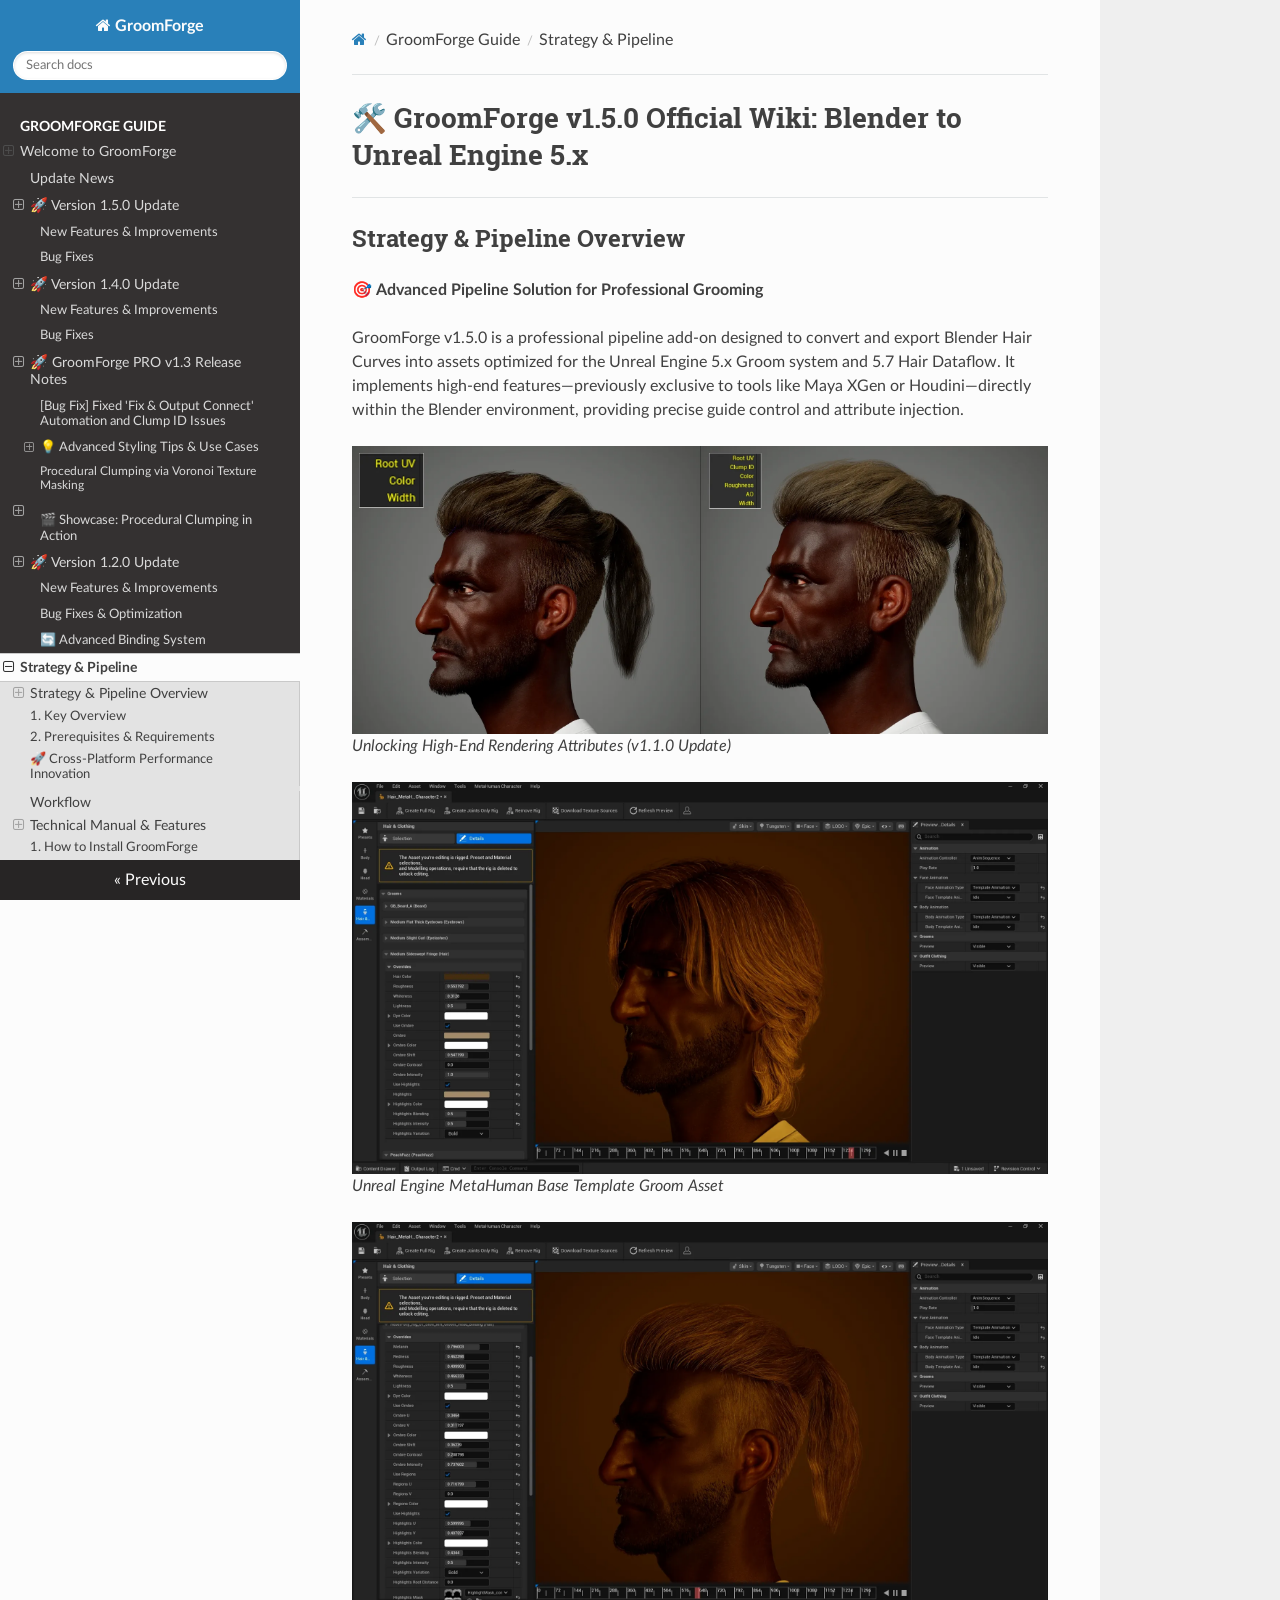
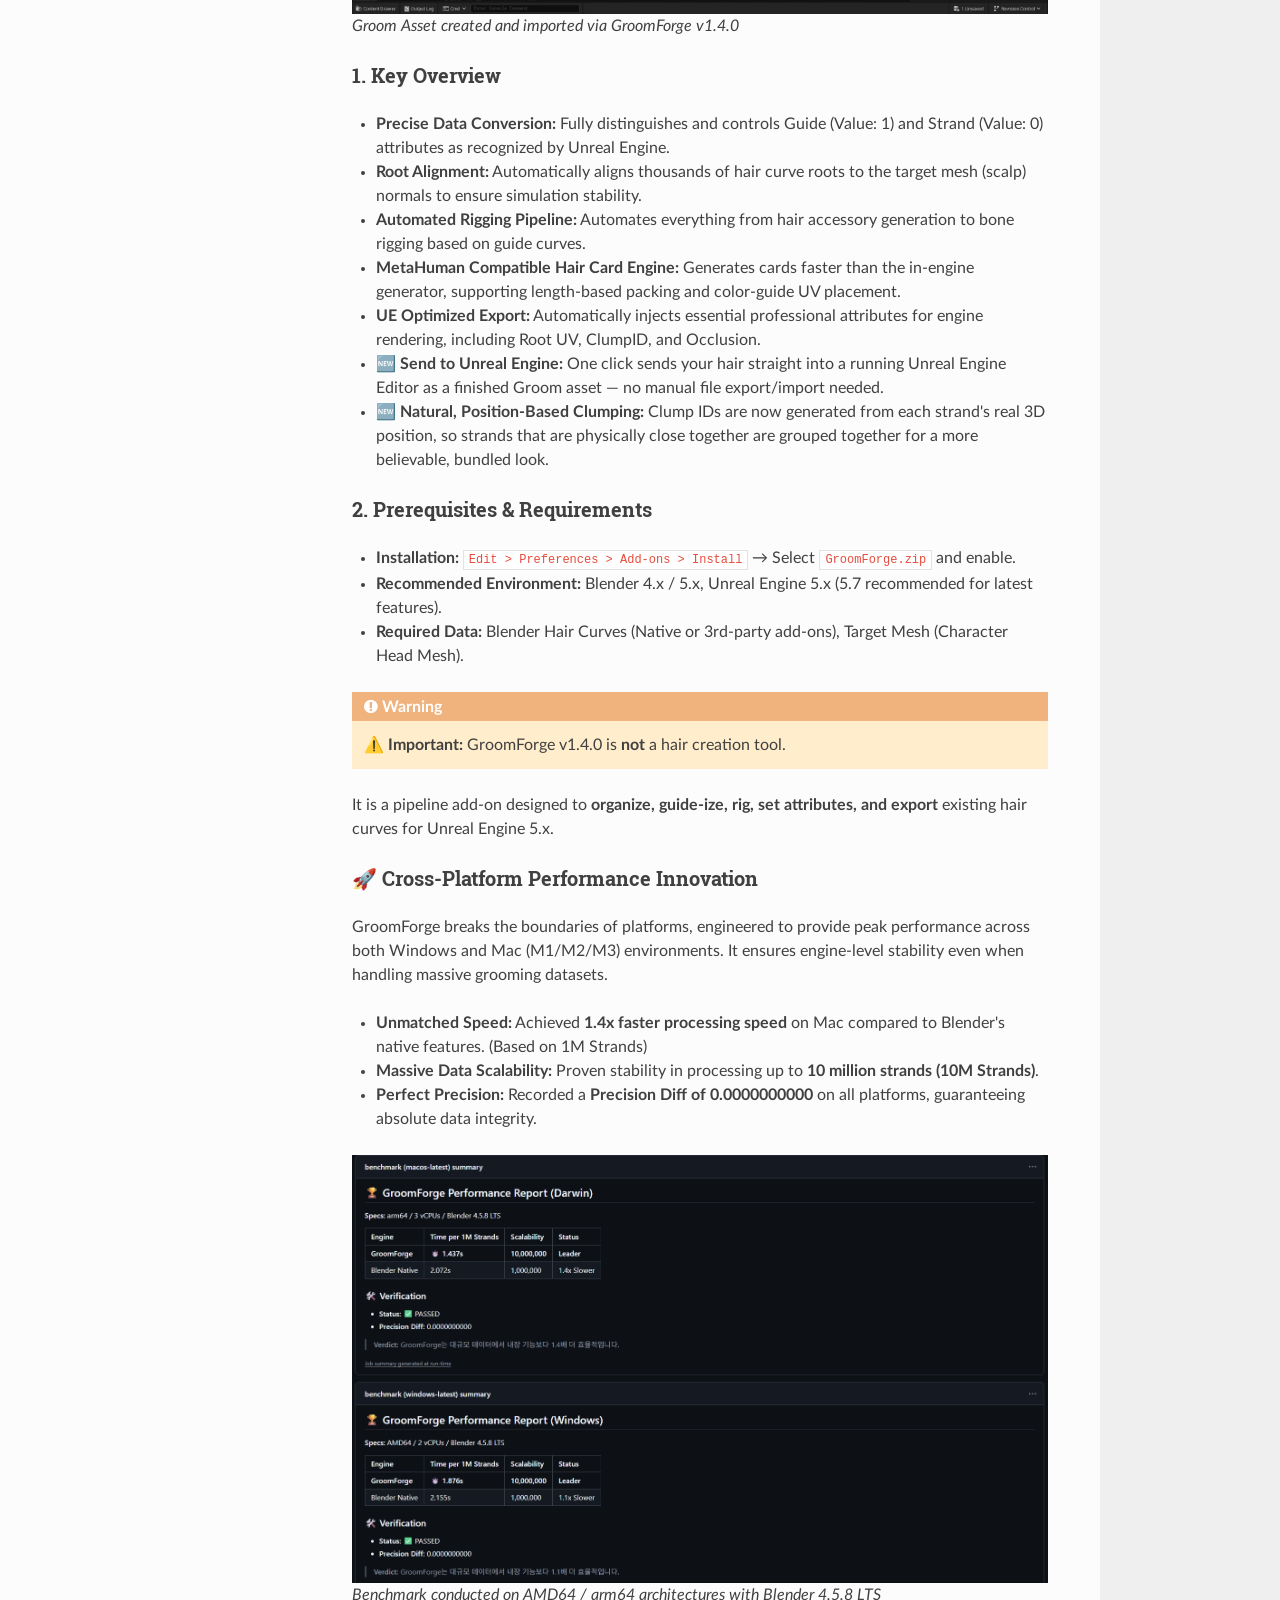
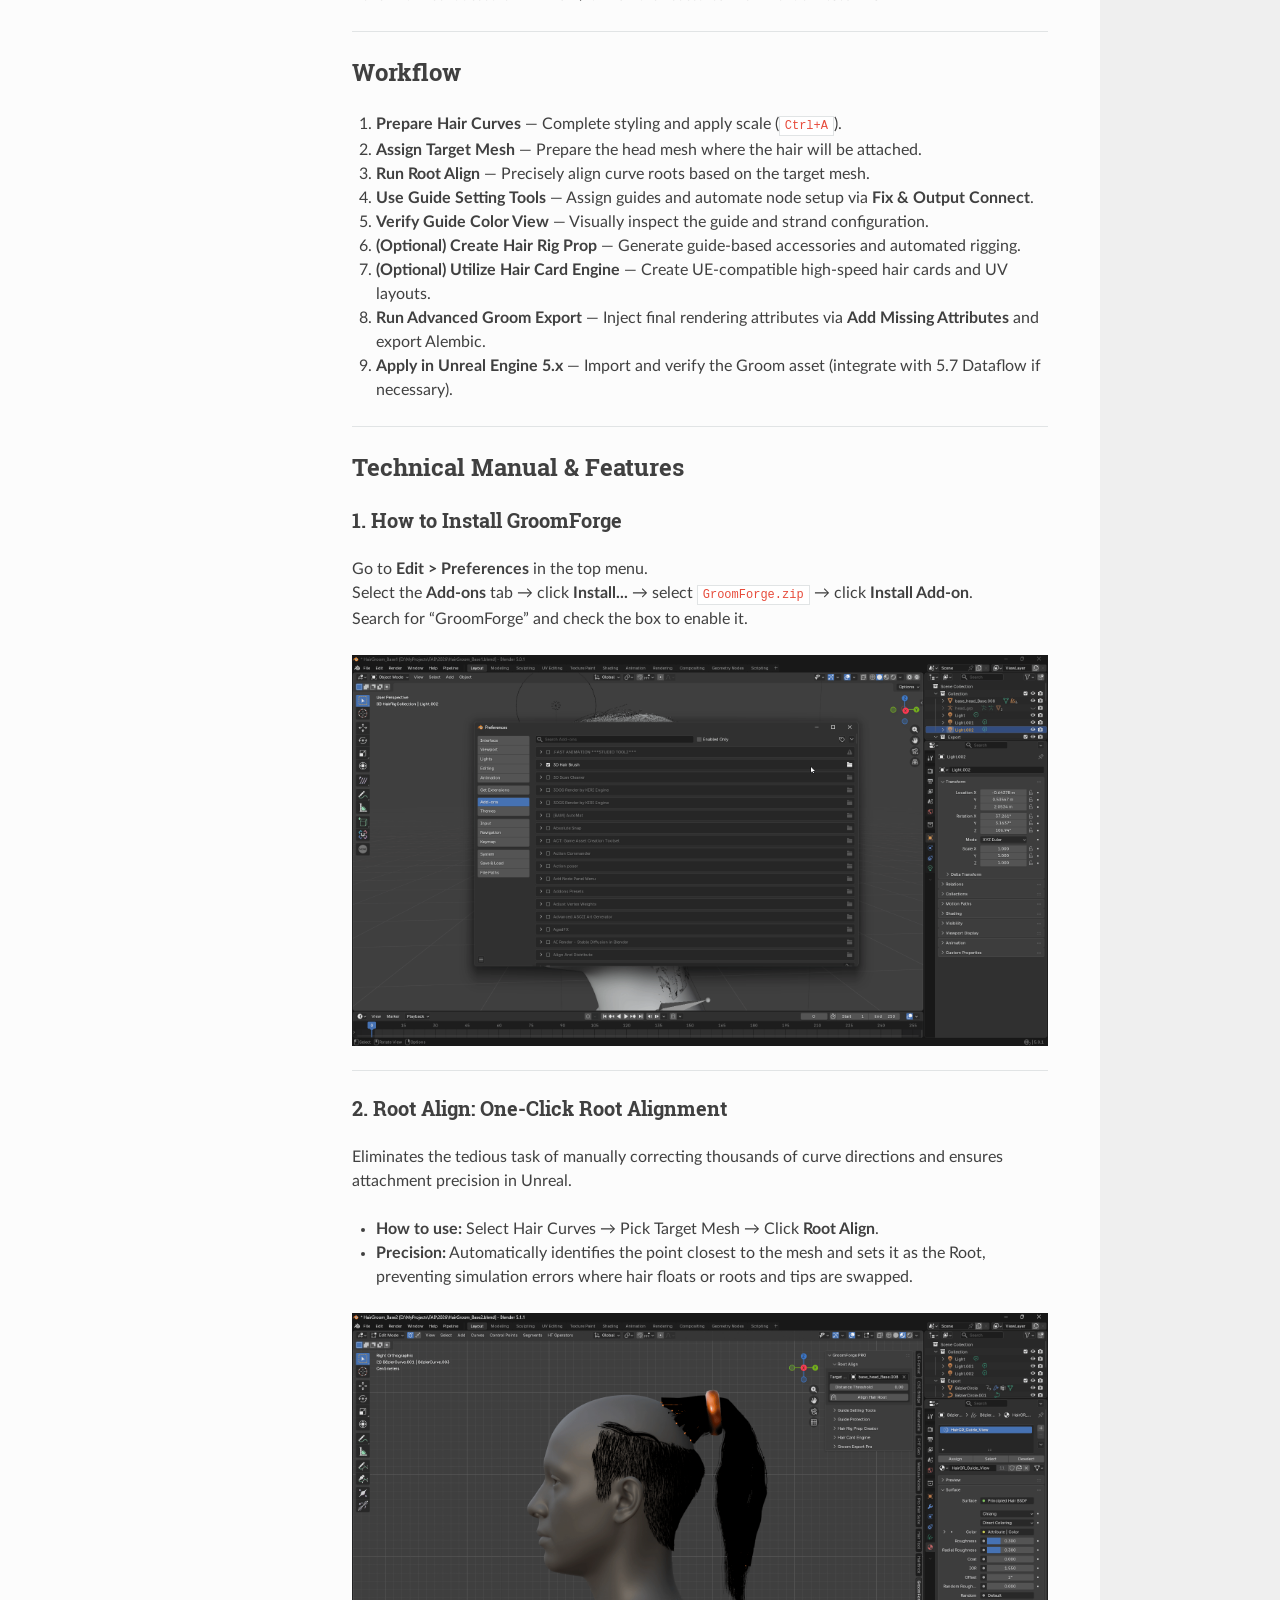
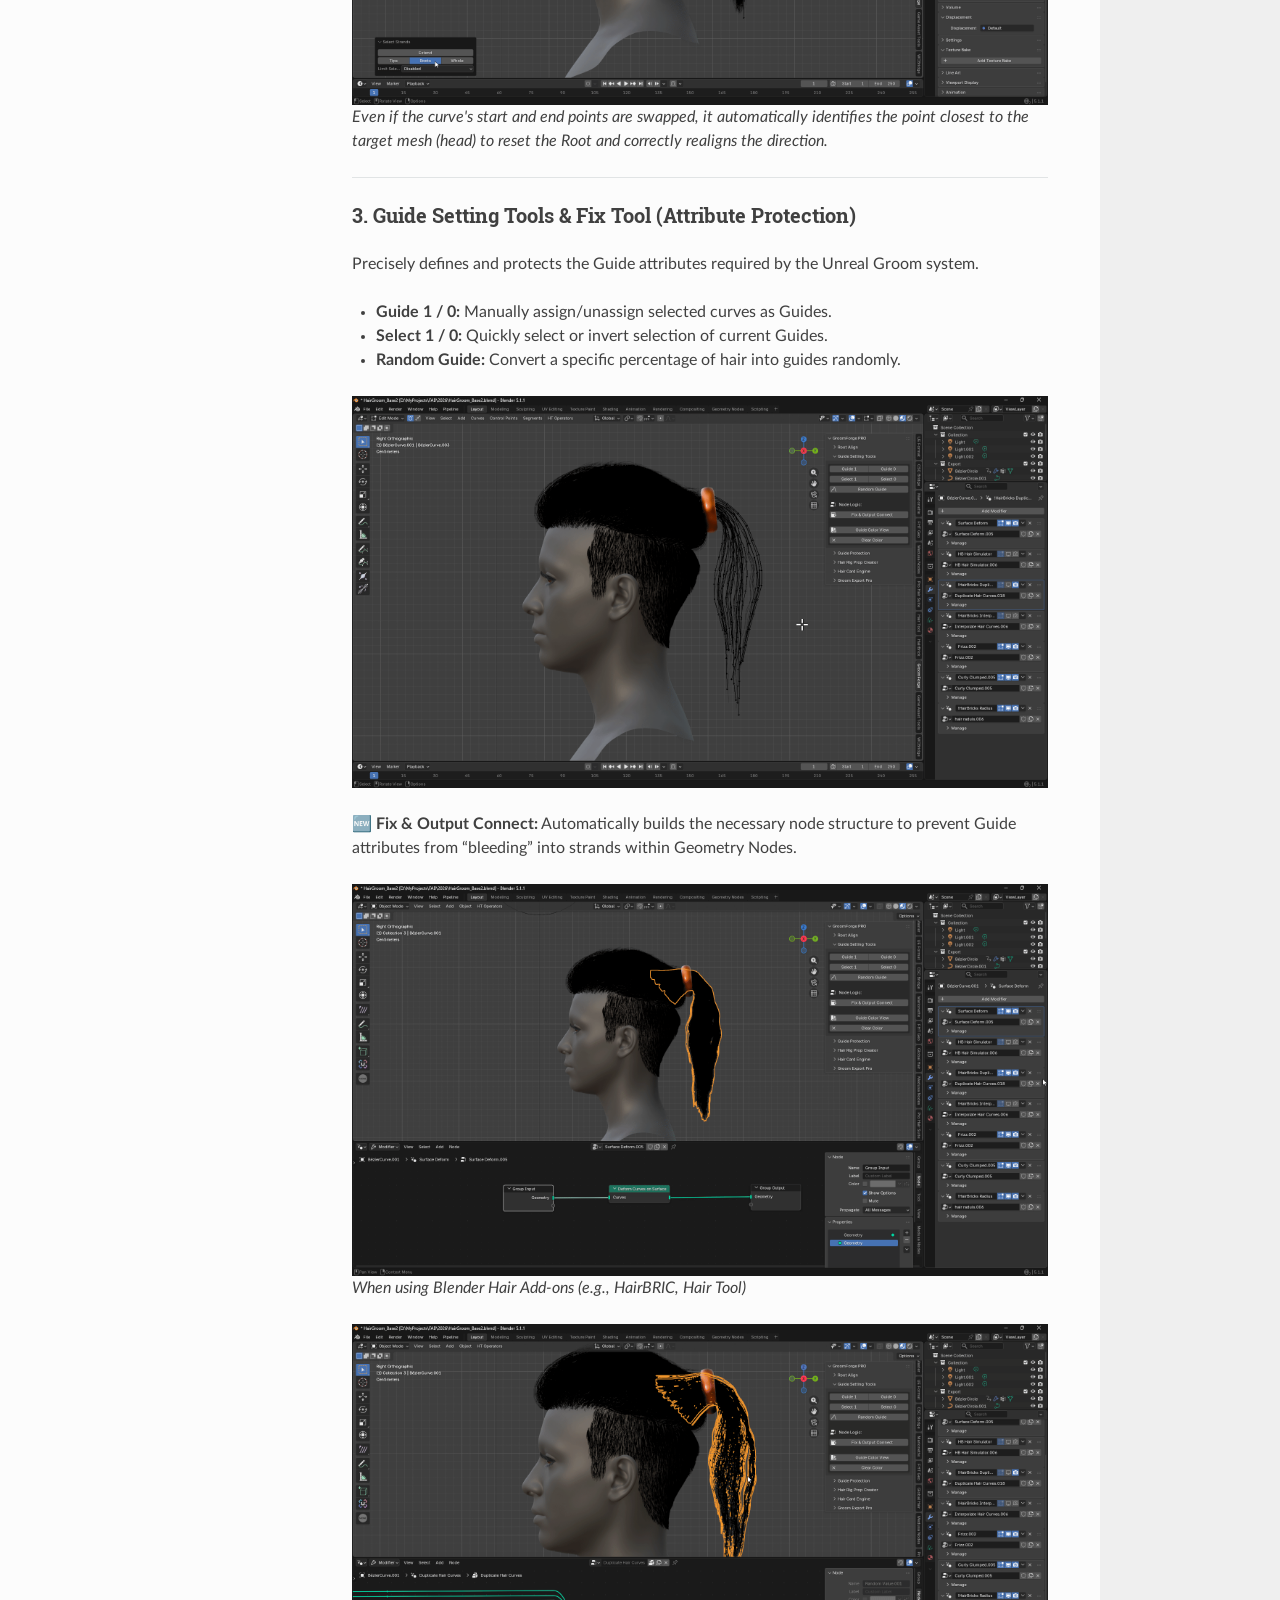
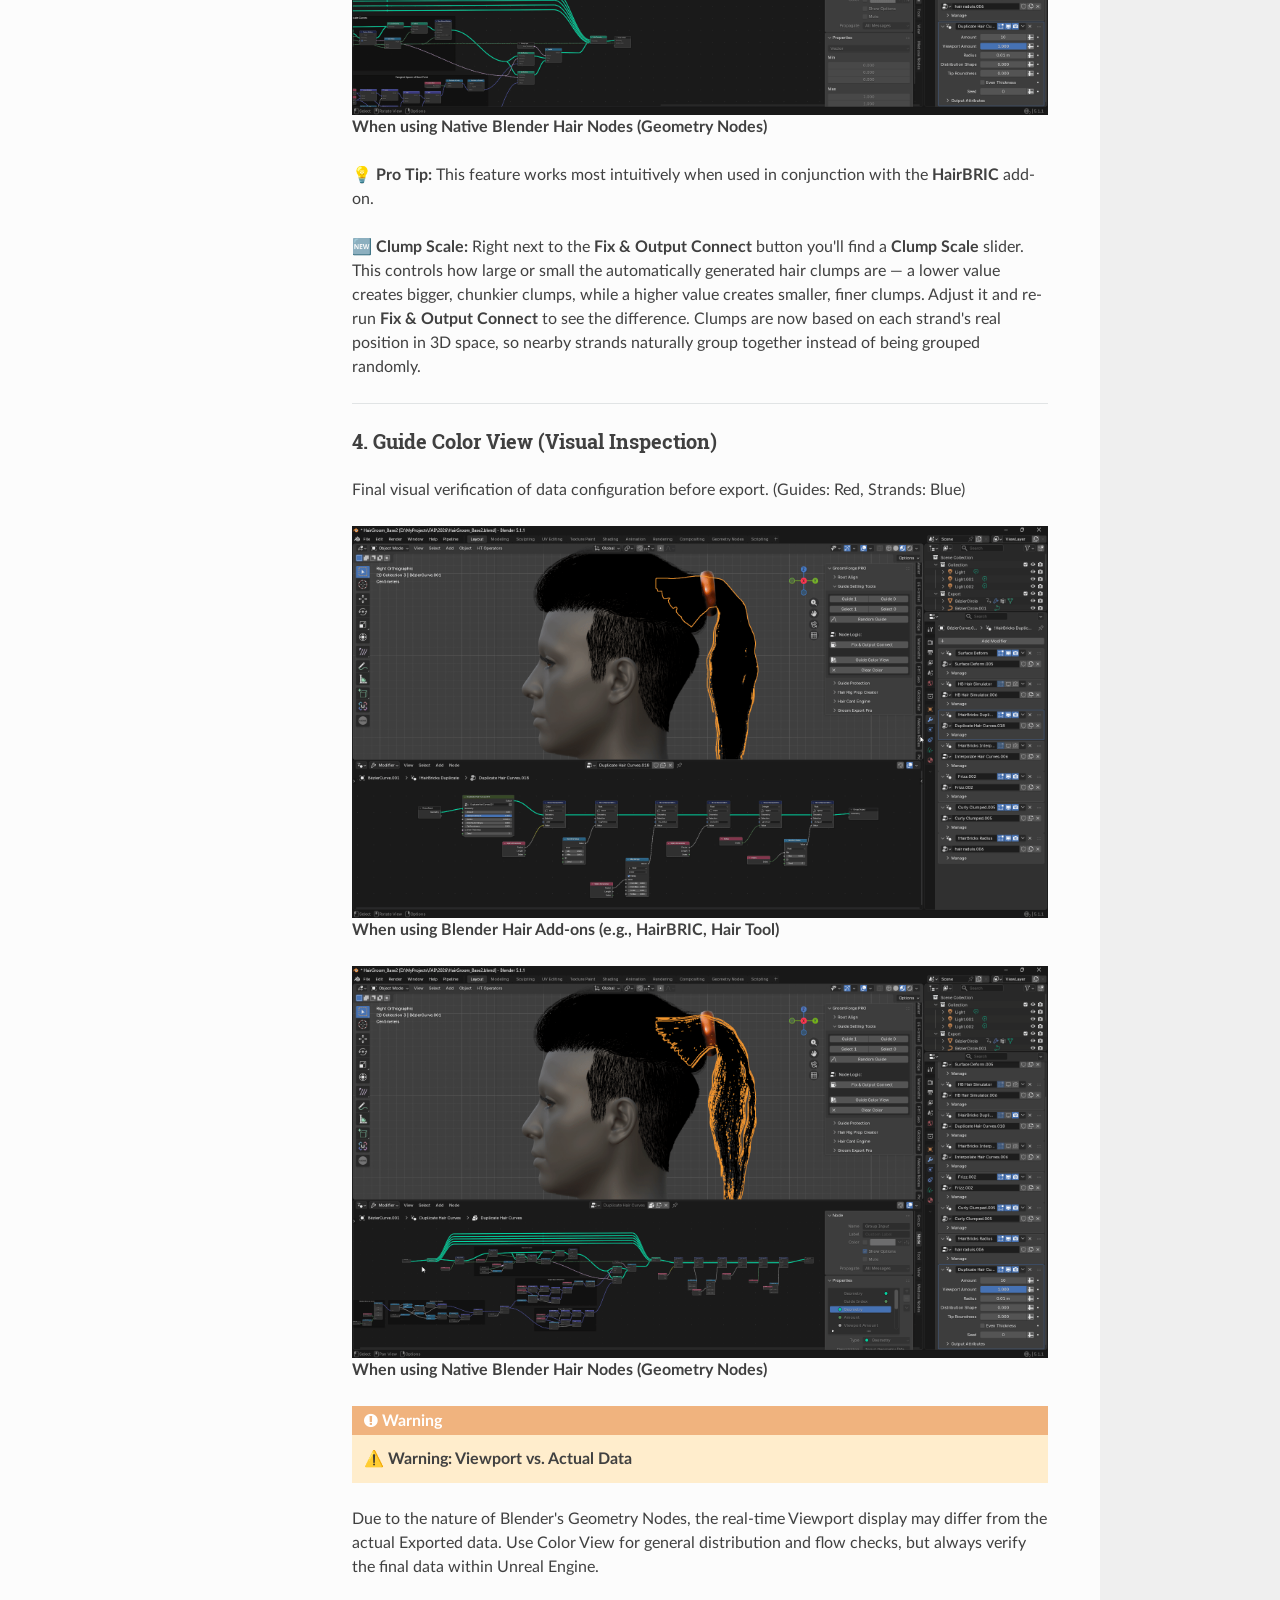
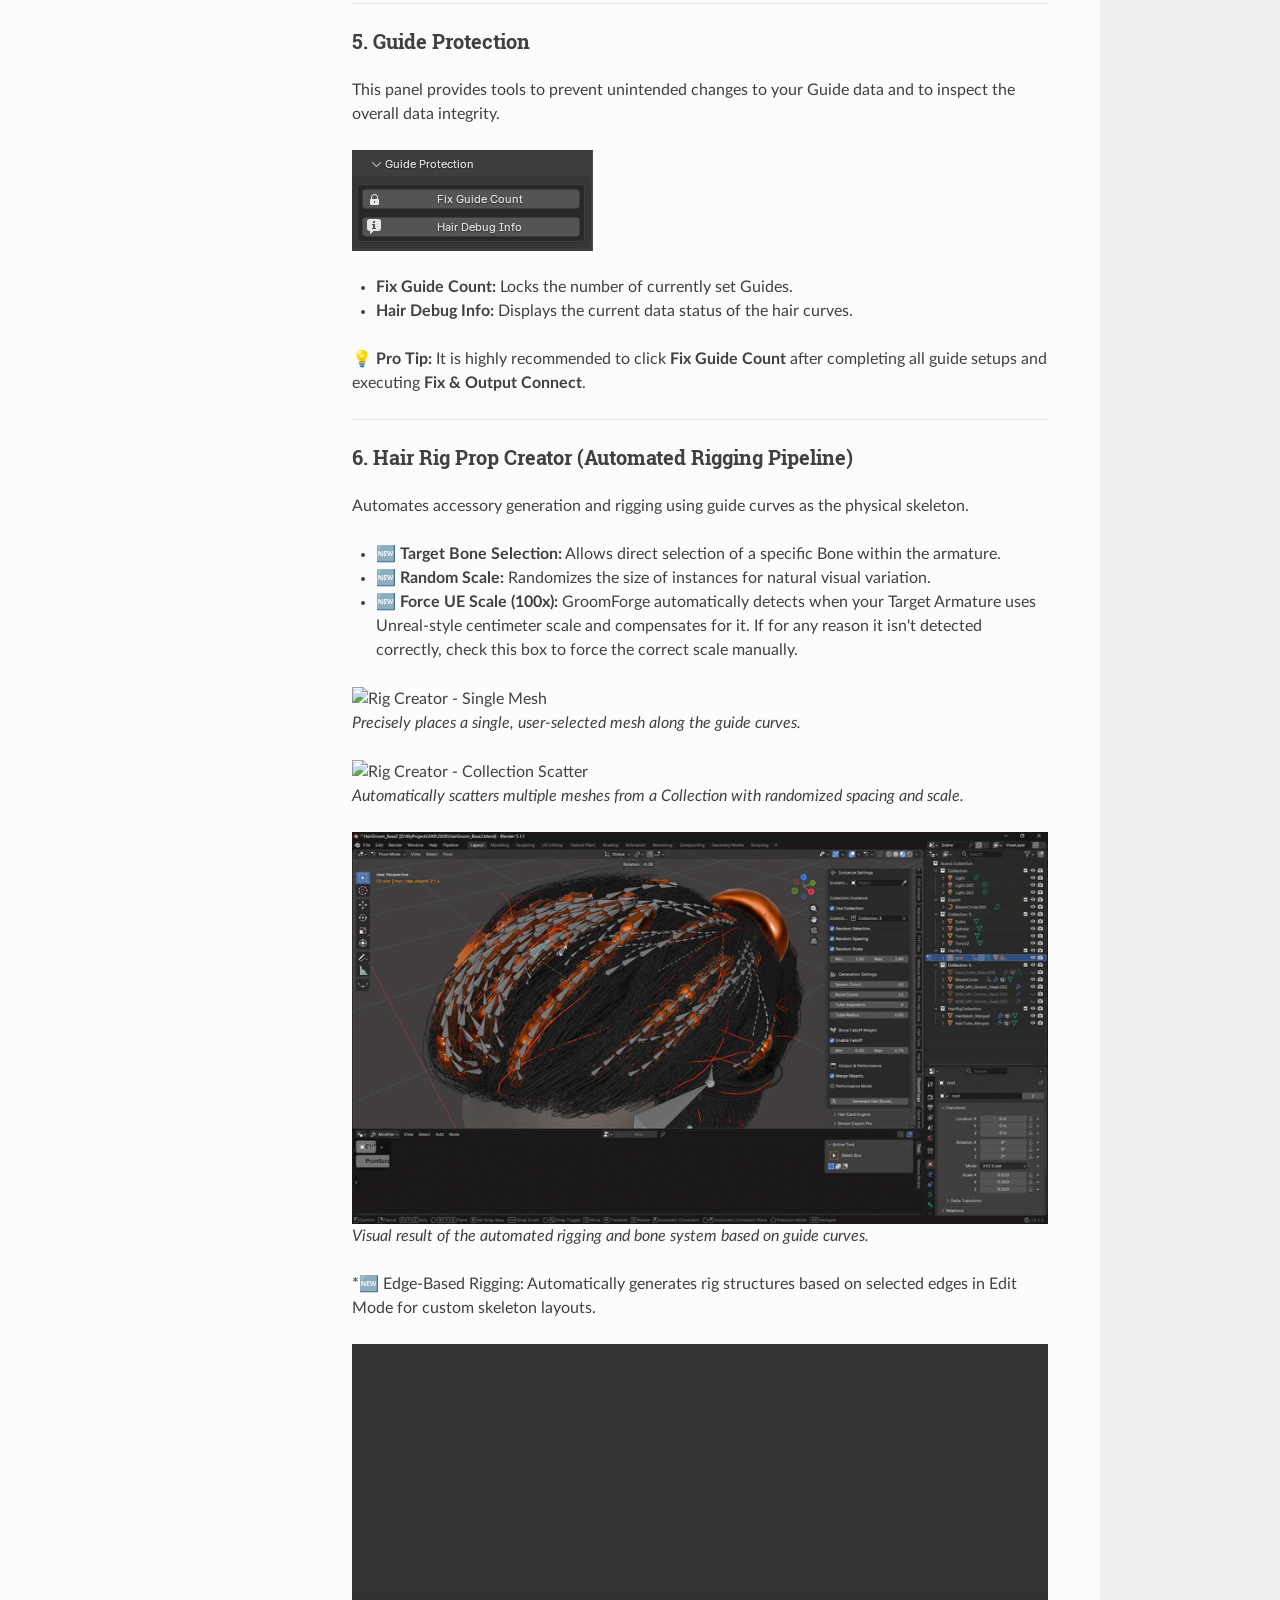
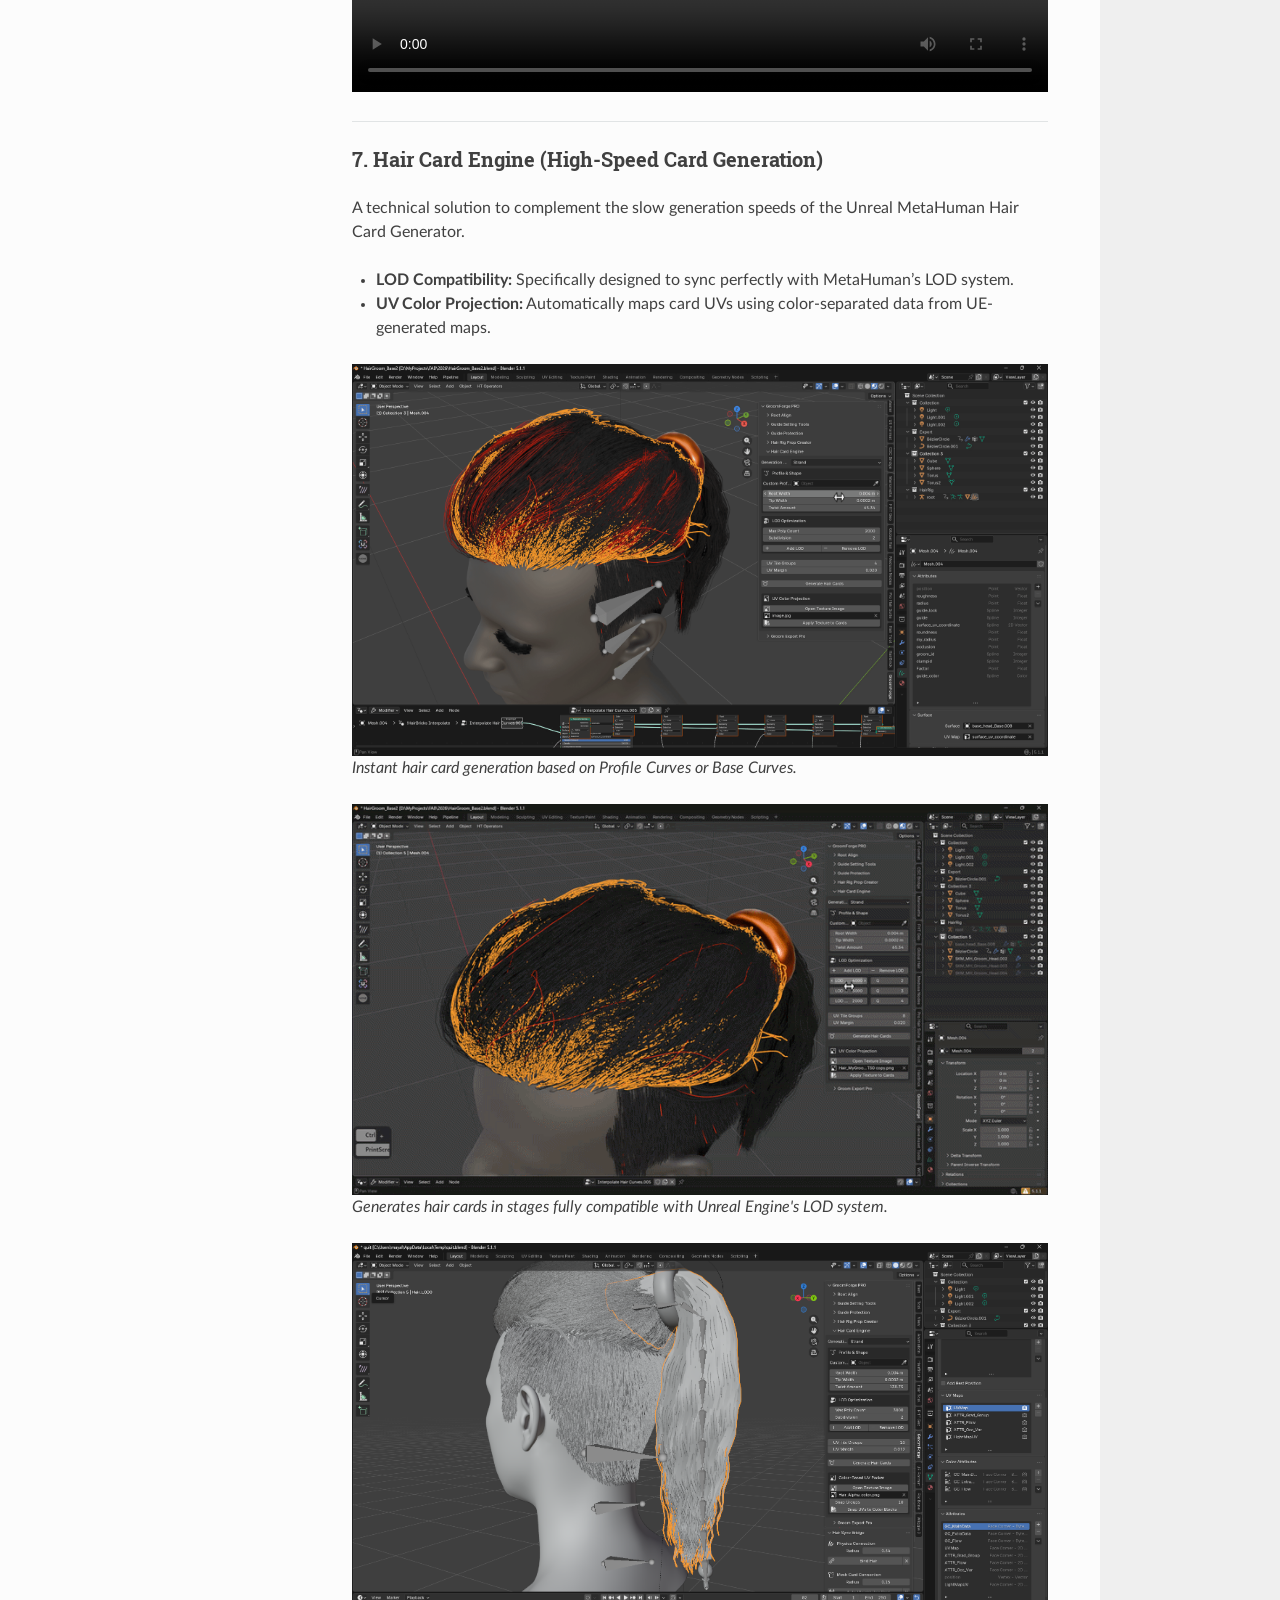
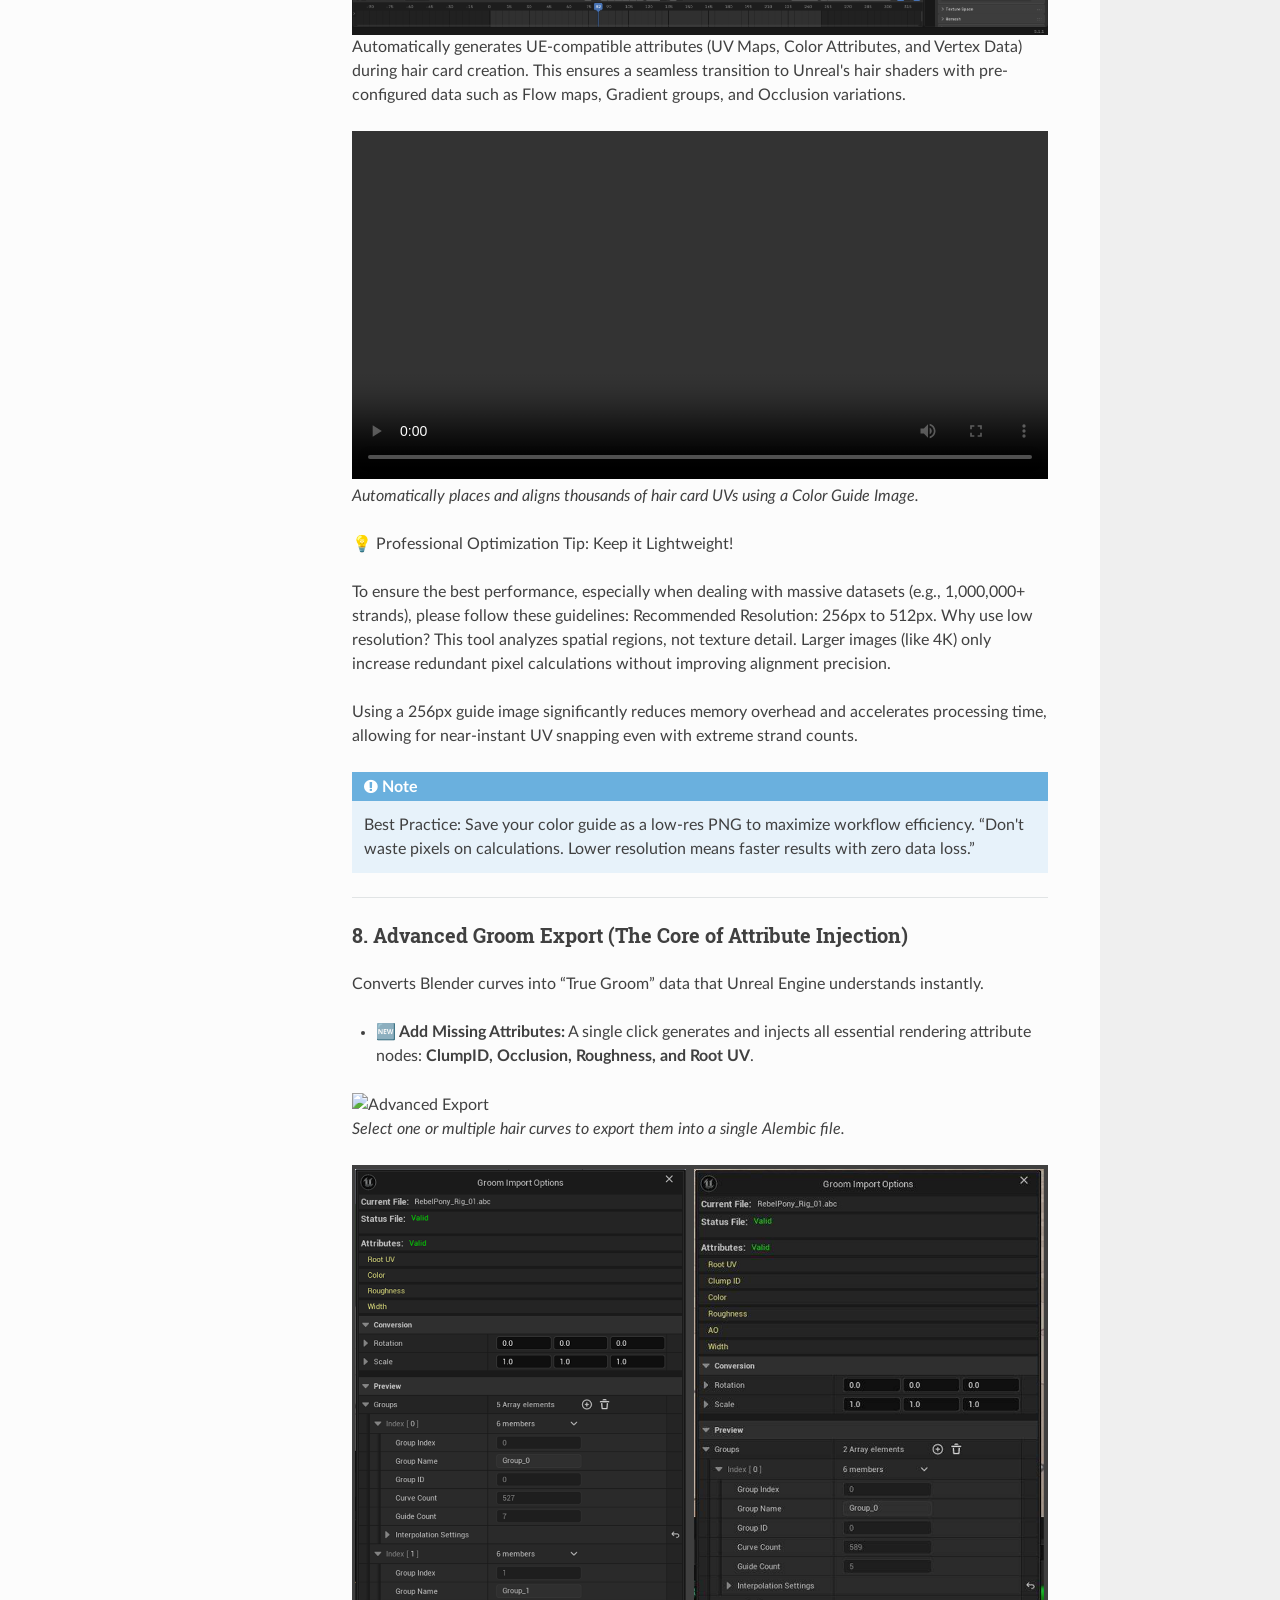
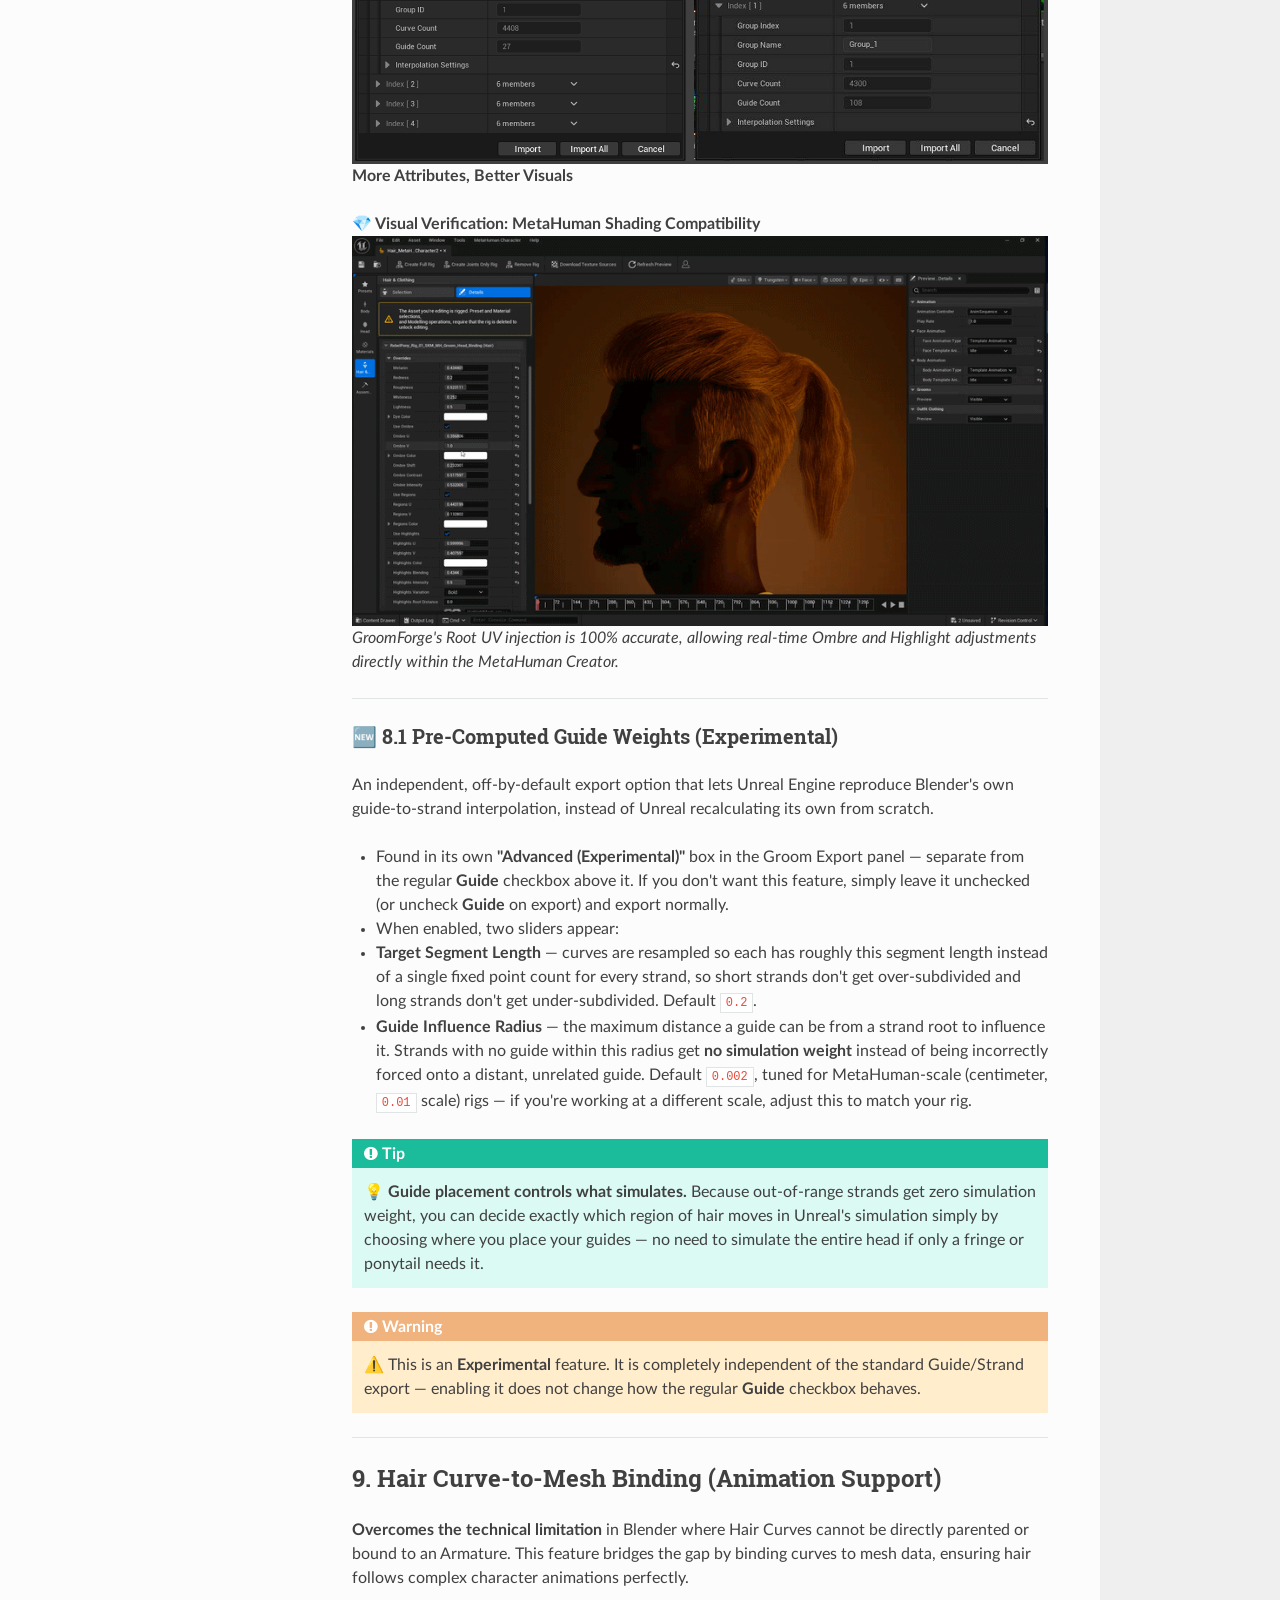
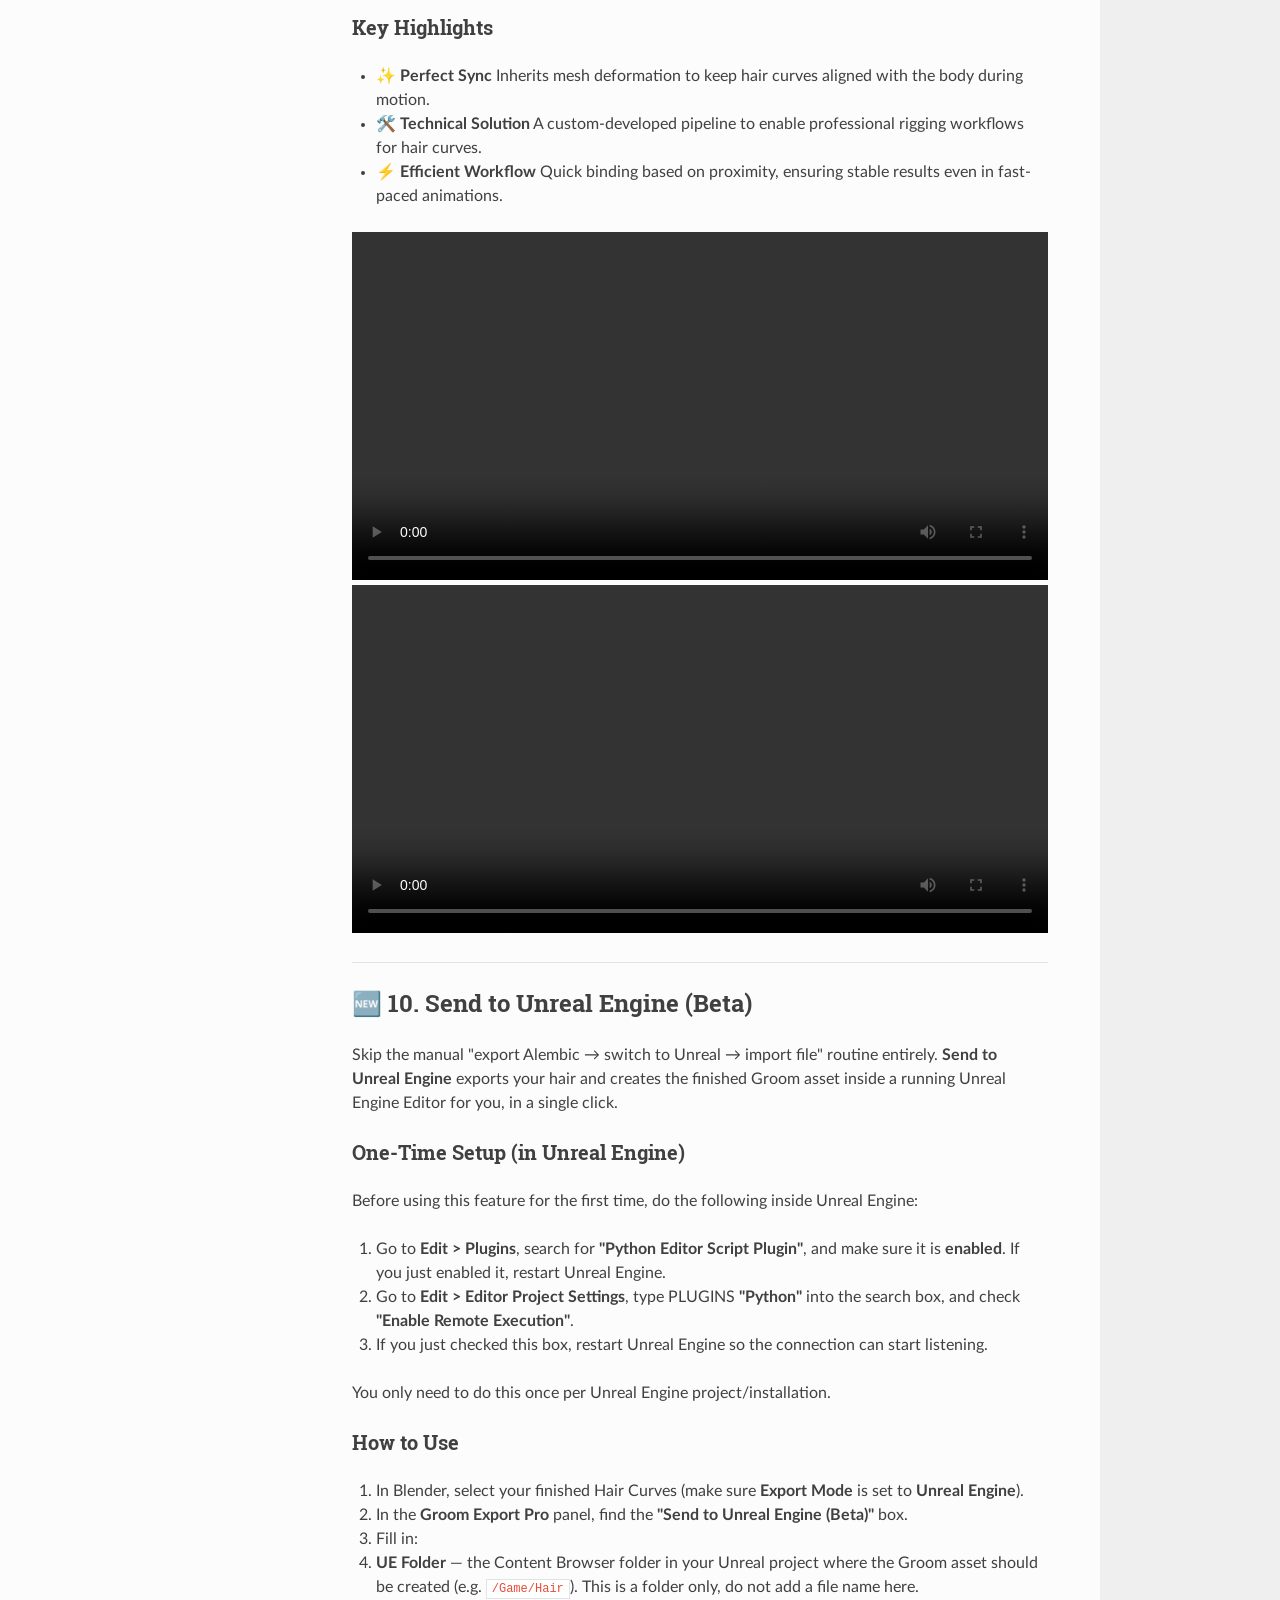
==== commit a0f78566: "Deployed 809f3d3 with MkDocs version: 1.6.1" ====
--- a/groomforge/index.html
+++ b/groomforge/index.html
@@ -46,9 +46,43 @@
     <ul>
     <li class="toctree-l2"><a class="reference internal" href="..#update-news">Update News</a>
     </li>
+    <li class="toctree-l2"><a class="reference internal" href="..#version-150-update">🚀 Version 1.5.0 Update</a>
+        <ul>
+    <li class="toctree-l3"><a class="reference internal" href="..#new-features-improvements">New Features &amp; Improvements</a>
+    </li>
+    <li class="toctree-l3"><a class="reference internal" href="..#bug-fixes">Bug Fixes</a>
+    </li>
+        </ul>
+    </li>
+    <li class="toctree-l2"><a class="reference internal" href="..#version-140-update">🚀 Version 1.4.0 Update</a>
+        <ul>
+    <li class="toctree-l3"><a class="reference internal" href="..#new-features-improvements_1">New Features &amp; Improvements</a>
+    </li>
+    <li class="toctree-l3"><a class="reference internal" href="..#bug-fixes_1">Bug Fixes</a>
+    </li>
+        </ul>
+    </li>
+    <li class="toctree-l2"><a class="reference internal" href="..#groomforge-pro-v13-release-notes">🚀 GroomForge PRO v1.3 Release Notes</a>
+        <ul>
+    <li class="toctree-l3"><a class="reference internal" href="..#bug-fix-fixed-fix-output-connect-automation-and-clump-id-issues">[Bug Fix] Fixed 'Fix &amp; Output Connect' Automation and Clump ID Issues</a>
+    </li>
+    <li class="toctree-l3"><a class="reference internal" href="..#advanced-styling-tips-use-cases">💡 Advanced Styling Tips &amp; Use Cases</a>
+        <ul>
+    <li class="toctree-l4"><a class="reference internal" href="..#procedural-clumping-via-voronoi-texture-masking">Procedural Clumping via Voronoi Texture Masking</a>
+    </li>
+        </ul>
+    </li>
+        </ul>
+    </li>
+    <li class="toctree-l2"><a class="reference internal" href="..#_1"></a>
+        <ul>
+    <li class="toctree-l3"><a class="reference internal" href="..#showcase-procedural-clumping-in-action">🎬 Showcase: Procedural Clumping in Action</a>
+    </li>
+        </ul>
+    </li>
     <li class="toctree-l2"><a class="reference internal" href="..#version-120-update">🚀 Version 1.2.0 Update</a>
         <ul>
-    <li class="toctree-l3"><a class="reference internal" href="..#new-features-improvements">New Features &amp; Improvements</a>
+    <li class="toctree-l3"><a class="reference internal" href="..#new-features-improvements_2">New Features &amp; Improvements</a>
     </li>
     <li class="toctree-l3"><a class="reference internal" href="..#bug-fixes-optimization">Bug Fixes &amp; Optimization</a>
     </li>
@@ -90,11 +124,21 @@
     </li>
     <li class="toctree-l3"><a class="reference internal" href="#8-advanced-groom-export-the-core-of-attribute-injection">8. Advanced Groom Export (The Core of Attribute Injection)</a>
     </li>
+    <li class="toctree-l3"><a class="reference internal" href="#81-pre-computed-guide-weights-experimental">🆕 8.1 Pre-Computed Guide Weights (Experimental)</a>
+    </li>
         </ul>
     </li>
     <li class="toctree-l2"><a class="reference internal" href="#9-hair-curve-to-mesh-binding-animation-support">9. Hair Curve-to-Mesh Binding (Animation Support)</a>
         <ul>
     <li class="toctree-l3"><a class="reference internal" href="#key-highlights">Key Highlights</a>
+    </li>
+        </ul>
+    </li>
+    <li class="toctree-l2"><a class="reference internal" href="#10-send-to-unreal-engine-beta">🆕 10. Send to Unreal Engine (Beta)</a>
+        <ul>
+    <li class="toctree-l3"><a class="reference internal" href="#one-time-setup-in-unreal-engine">One-Time Setup (in Unreal Engine)</a>
+    </li>
+    <li class="toctree-l3"><a class="reference internal" href="#how-to-use">How to Use</a>
     </li>
         </ul>
     </li>
@@ -136,17 +180,17 @@
                 <!-- !!! note (파란색/정보)!!! tip (초록색/팁)!!! warning (주황색/경고)!!! failure (빨간색/에러)!!! bug (분홍색/버그) 
 반드시 문구는 스페이스바 4칸 -->
 
-<h1 id="groomforge-v110-official-wiki-blender-to-unreal-engine-5x">🛠️ GroomForge v1.1.0 Official Wiki: Blender to Unreal Engine 5.x</h1>
+<h1 id="groomforge-v150-official-wiki-blender-to-unreal-engine-5x">🛠️ GroomForge v1.5.0 Official Wiki: Blender to Unreal Engine 5.x</h1>
 <hr />
 <h2 id="strategy-pipeline-overview">Strategy &amp; Pipeline Overview</h2>
 <p>🎯 <strong>Advanced Pipeline Solution for Professional Grooming</strong></p>
-<p>GroomForge v1.1.0 is a professional pipeline add-on designed to convert and export Blender Hair Curves into assets optimized for the Unreal Engine 5.x Groom system and 5.7 Hair Dataflow. It implements high-end features—previously exclusive to tools like Maya XGen or Houdini—directly within the Blender environment, providing precise guide control and attribute injection.</p>
+<p>GroomForge v1.5.0 is a professional pipeline add-on designed to convert and export Blender Hair Curves into assets optimized for the Unreal Engine 5.x Groom system and 5.7 Hair Dataflow. It implements high-end features—previously exclusive to tools like Maya XGen or Houdini—directly within the Blender environment, providing precise guide control and attribute injection.</p>
 <p><img alt="Unlocking High-End Rendering Attributes (v1.1.0 Update)" src="../assets/image.png" /><br />
 <em>Unlocking High-End Rendering Attributes (v1.1.0 Update)</em></p>
 <p><img alt="Unreal Engine MetaHuman Base Template Groom Asset" src="../assets/image%201.png" /><br />
 <em>Unreal Engine MetaHuman Base Template Groom Asset</em></p>
-<p><img alt="Groom Asset created and imported via GroomForge v1.1.0" src="../assets/image%202.png" /><br />
-<em>Groom Asset created and imported via GroomForge v1.1.0</em></p>
+<p><img alt="Groom Asset created and imported via GroomForge v1.4.0" src="../assets/image%202.png" /><br />
+<em>Groom Asset created and imported via GroomForge v1.4.0</em></p>
 <h3 id="1-key-overview">1. Key Overview</h3>
 <ul>
 <li><strong>Precise Data Conversion:</strong> Fully distinguishes and controls Guide (Value: 1) and Strand (Value: 0) attributes as recognized by Unreal Engine.</li>
@@ -154,6 +198,8 @@
 <li><strong>Automated Rigging Pipeline:</strong> Automates everything from hair accessory generation to bone rigging based on guide curves.</li>
 <li><strong>MetaHuman Compatible Hair Card Engine:</strong> Generates cards faster than the in-engine generator, supporting length-based packing and color-guide UV placement.</li>
 <li><strong>UE Optimized Export:</strong> Automatically injects essential professional attributes for engine rendering, including Root UV, ClumpID, and Occlusion.</li>
+<li><strong>🆕 Send to Unreal Engine:</strong> One click sends your hair straight into a running Unreal Engine Editor as a finished Groom asset — no manual file export/import needed.</li>
+<li><strong>🆕 Natural, Position-Based Clumping:</strong> Clump IDs are now generated from each strand's real 3D position, so strands that are physically close together are grouped together for a more believable, bundled look.</li>
 </ul>
 <h3 id="2-prerequisites-requirements">2. Prerequisites &amp; Requirements</h3>
 <ul>
@@ -163,7 +209,7 @@
 </ul>
 <div class="admonition warning">
 <p class="admonition-title">Warning</p>
-<p>⚠️ <strong>Important:</strong> GroomForge v1.1.0 is <strong>not</strong> a hair creation tool.  </p>
+<p>⚠️ <strong>Important:</strong> GroomForge v1.4.0 is <strong>not</strong> a hair creation tool.  </p>
 </div>
 <p>It is a pipeline add-on designed to <strong>organize, guide-ize, rig, set attributes, and export</strong> existing hair curves for Unreal Engine 5.x.</p>
 <h3 id="cross-platform-performance-innovation">🚀 Cross-Platform Performance Innovation</h3>
@@ -219,6 +265,7 @@
 <p><img alt="Fix with Native Nodes" src="../assets/blender_UA91lgEH3p.gif" /><br />
 <strong>When using Native Blender Hair Nodes (Geometry Nodes)</strong></p>
 <p><strong>💡 Pro Tip:</strong> This feature works most intuitively when used in conjunction with the <strong>HairBRIC</strong> add-on.</p>
+<p><strong>🆕 Clump Scale:</strong> Right next to the <strong>Fix &amp; Output Connect</strong> button you'll find a <strong>Clump Scale</strong> slider. This controls how large or small the automatically generated hair clumps are — a lower value creates bigger, chunkier clumps, while a higher value creates smaller, finer clumps. Adjust it and re-run <strong>Fix &amp; Output Connect</strong> to see the difference. Clumps are now based on each strand's real position in 3D space, so nearby strands naturally group together instead of being grouped randomly.</p>
 <hr />
 <h3 id="4-guide-color-view-visual-inspection">4. Guide Color View (Visual Inspection)</h3>
 <p>Final visual verification of data configuration before export. (Guides: Red, Strands: Blue)</p>
@@ -246,6 +293,7 @@
 <ul>
 <li><strong>🆕 Target Bone Selection:</strong> Allows direct selection of a specific Bone within the armature.</li>
 <li><strong>🆕 Random Scale:</strong> Randomizes the size of instances for natural visual variation.</li>
+<li><strong>🆕 Force UE Scale (100x):</strong> GroomForge automatically detects when your Target Armature uses Unreal-style centimeter scale and compensates for it. If for any reason it isn't detected correctly, check this box to force the correct scale manually.</li>
 </ul>
 <p><img alt="Rig Creator - Single Mesh" src="../assets/RigCreator1.gif" /><br />
 <em>Precisely places a single, user-selected mesh along the guide curves.</em></p>
@@ -302,6 +350,23 @@
 <img alt="MetaHuman Root UV Demo" src="../assets/MetaHuman-ezgif.com-video-to-gif-converter.gif" /><br />
 <em>GroomForge's Root UV injection is 100% accurate, allowing real-time Ombre and Highlight adjustments directly within the MetaHuman Creator.</em></p>
 <hr />
+<h3 id="81-pre-computed-guide-weights-experimental">🆕 8.1 Pre-Computed Guide Weights (Experimental)</h3>
+<p>An independent, off-by-default export option that lets Unreal Engine reproduce Blender's own guide-to-strand interpolation, instead of Unreal recalculating its own from scratch.</p>
+<ul>
+<li>Found in its own <strong>"Advanced (Experimental)"</strong> box in the Groom Export panel — separate from the regular <strong>Guide</strong> checkbox above it. If you don't want this feature, simply leave it unchecked (or uncheck <strong>Guide</strong> on export) and export normally.</li>
+<li>When enabled, two sliders appear:</li>
+<li><strong>Target Segment Length</strong> — curves are resampled so each has roughly this segment length instead of a single fixed point count for every strand, so short strands don't get over-subdivided and long strands don't get under-subdivided. Default <code>0.2</code>.</li>
+<li><strong>Guide Influence Radius</strong> — the maximum distance a guide can be from a strand root to influence it. Strands with no guide within this radius get <strong>no simulation weight</strong> instead of being incorrectly forced onto a distant, unrelated guide. Default <code>0.002</code>, tuned for MetaHuman-scale (centimeter, <code>0.01</code> scale) rigs — if you're working at a different scale, adjust this to match your rig.</li>
+</ul>
+<div class="admonition tip">
+<p class="admonition-title">Tip</p>
+<p>💡 <strong>Guide placement controls what simulates.</strong> Because out-of-range strands get zero simulation weight, you can decide exactly which region of hair moves in Unreal's simulation simply by choosing where you place your guides — no need to simulate the entire head if only a fringe or ponytail needs it.</p>
+</div>
+<div class="admonition warning">
+<p class="admonition-title">Warning</p>
+<p>⚠️ This is an <strong>Experimental</strong> feature. It is completely independent of the standard Guide/Strand export — enabling it does not change how the regular <strong>Guide</strong> checkbox behaves.</p>
+</div>
+<hr />
 <h2 id="9-hair-curve-to-mesh-binding-animation-support">9. Hair Curve-to-Mesh Binding (Animation Support)</h2>
 <p><strong>Overcomes the technical limitation</strong> in Blender where Hair Curves cannot be directly parented or bound to an Armature. This feature bridges the gap by binding curves to mesh data, ensuring hair follows complex character animations perfectly.</p>
 <h3 id="key-highlights">Key Highlights</h3>
@@ -322,16 +387,44 @@
 </video>
 
 <hr />
+<h2 id="10-send-to-unreal-engine-beta">🆕 10. Send to Unreal Engine (Beta)</h2>
+<p>Skip the manual "export Alembic → switch to Unreal → import file" routine entirely. <strong>Send to Unreal Engine</strong> exports your hair and creates the finished Groom asset inside a running Unreal Engine Editor for you, in a single click.</p>
+<h3 id="one-time-setup-in-unreal-engine">One-Time Setup (in Unreal Engine)</h3>
+<p>Before using this feature for the first time, do the following inside Unreal Engine:</p>
+<ol>
+<li>Go to <strong>Edit &gt; Plugins</strong>, search for <strong>"Python Editor Script Plugin"</strong>, and make sure it is <strong>enabled</strong>. If you just enabled it, restart Unreal Engine.</li>
+<li>Go to <strong>Edit &gt; Editor Project Settings</strong>, type PLUGINS <strong>"Python"</strong> into the search box, and check <strong>"Enable Remote Execution"</strong>.</li>
+<li>If you just checked this box, restart Unreal Engine so the connection can start listening.</li>
+</ol>
+<p>You only need to do this once per Unreal Engine project/installation.</p>
+<h3 id="how-to-use">How to Use</h3>
+<ol>
+<li>In Blender, select your finished Hair Curves (make sure <strong>Export Mode</strong> is set to <strong>Unreal Engine</strong>).</li>
+<li>In the <strong>Groom Export Pro</strong> panel, find the <strong>"Send to Unreal Engine (Beta)"</strong> box.</li>
+<li>Fill in:</li>
+<li><strong>UE Folder</strong> — the Content Browser folder in your Unreal project where the Groom asset should be created (e.g. <code>/Game/Hair</code>). This is a folder only, do not add a file name here.</li>
+<li><strong>Asset Name</strong> — the name you want the imported Groom asset to have (e.g. <code>MyCharacter_Hair</code>). Leave this empty to let GroomForge name it automatically based on your Blender file.</li>
+<li>Make sure Unreal Engine is open (on the same computer) with a project loaded.</li>
+<li>Click <strong>Send to Unreal Engine</strong>. GroomForge will export your hair and the Groom asset will appear automatically in the Content Browser at the folder/name you specified.</li>
+</ol>
+<p><strong>💡 Tip:</strong> After the first successful send, GroomForge remembers the connection for the rest of your Blender session, so repeated sends (e.g. after tweaking your hair) will connect much faster.</p>
+<div class="admonition warning">
+<p class="admonition-title">Warning</p>
+<p>⚠️ This feature only works when Blender and Unreal Engine are running on the <strong>same computer</strong>, and requires the one-time setup above to be completed inside Unreal Engine. It is currently a <strong>Beta</strong> feature — if the send fails, check the error message in Blender's status bar; it will tell you what to check.</p>
+</div>
+<hr />
 <h2 id="troubleshooting-faq">Troubleshooting (FAQ)</h2>
 <ul>
 <li><strong>Q:</strong> Hair direction is flipped in UE. → <strong>A:</strong> Rerun <code>Root Align</code> and verify the Target Mesh.</li>
 <li><strong>Q:</strong> Guide configuration looks awkward. → <strong>A:</strong> Recheck guide weight and node connections in <code>Guide Setting Tools</code>.</li>
 <li><strong>Q:</strong> Attributes are missing after import. → <strong>A:</strong> Ensure you clicked <code>Add Missing Attributes</code> before exporting.</li>
 <li><strong>Q:</strong> Scale or Position issues. → <strong>A:</strong> Verify that <code>Apply Scale</code> was performed in Blender.</li>
+<li><strong>Q:</strong> "No Unreal Engine Editor found" when using <code>Send to Unreal Engine</code>. → <strong>A:</strong> Make sure Unreal Engine is running on this same computer, and that you completed the one-time setup: <strong>Python Editor Script Plugin</strong> enabled and <strong>Enable Remote Execution</strong> checked in Editor Preferences (restart UE after changing either setting).</li>
+<li><strong>Q:</strong> Hair clumps look too big/small. → <strong>A:</strong> Adjust the <strong>Clump Scale</strong> slider next to <code>Fix &amp; Output Connect</code> and run it again.</li>
 </ul>
 <hr />
 <h2 id="recommended-workflow-summary">Recommended Workflow Summary</h2>
-<p>Blender Hair Styling → 2. Assign Target Mesh → 3. Root Align → 4. Guide Setting → 5. Color View Inspection → 6. (Optional) Create Rig Prop → 7. (Optional) Hair Card Engine → 8. Export (Inject Missing Attributes) → 9. Import to Unreal Engine 5.x → 10. (If needed) Utilize UE 5.7 Hair Dataflow → 11. Final Application</p>
+<p>Blender Hair Styling → 2. Assign Target Mesh → 3. Root Align → 4. Guide Setting → 5. Color View Inspection → 6. (Optional) Create Rig Prop → 7. (Optional) Hair Card Engine → 8. Export (Inject Missing Attributes) → 9. Import to Unreal Engine 5.x (manually, <strong>or</strong> with one click via <strong>Send to Unreal Engine</strong>) → 10. (If needed) Utilize UE 5.7 Hair Dataflow → 11. Final Application</p>
 <hr />
 <h2 id="final-export-checklist">Final Export Checklist</h2>
 <ul>
@@ -341,11 +434,12 @@
 <li>[ ] (If using cards) <strong>UV Color Projection</strong> applied</li>
 <li>[ ] <strong>Add Missing Attributes</strong> clicked</li>
 <li>[ ] Attributes correctly recognized in the Groom asset after engine import</li>
+<li>[ ] (If using <strong>Send to Unreal Engine</strong>) UE one-time setup completed: Python Editor Script Plugin enabled + Enable Remote Execution checked</li>
 </ul>
 <hr />
 <h2 id="summary">Summary</h2>
 <blockquote>
-<p><strong>GroomForge v1.1.0 is a professional pipeline solution that perfectly optimizes Blender grooming data to match Unreal Engine 5.x standard Groom systems and injects the necessary attributes for high-end results.</strong></p>
+<p><strong>GroomForge v1.5.0 is a professional pipeline solution that perfectly optimizes Blender grooming data to match Unreal Engine 5.x standard Groom systems and injects the necessary attributes for high-end results.</strong></p>
 </blockquote>
 <hr />
 <p><em>Built with MkDocs Material • Single-file GroomForge Wiki</em></p>
